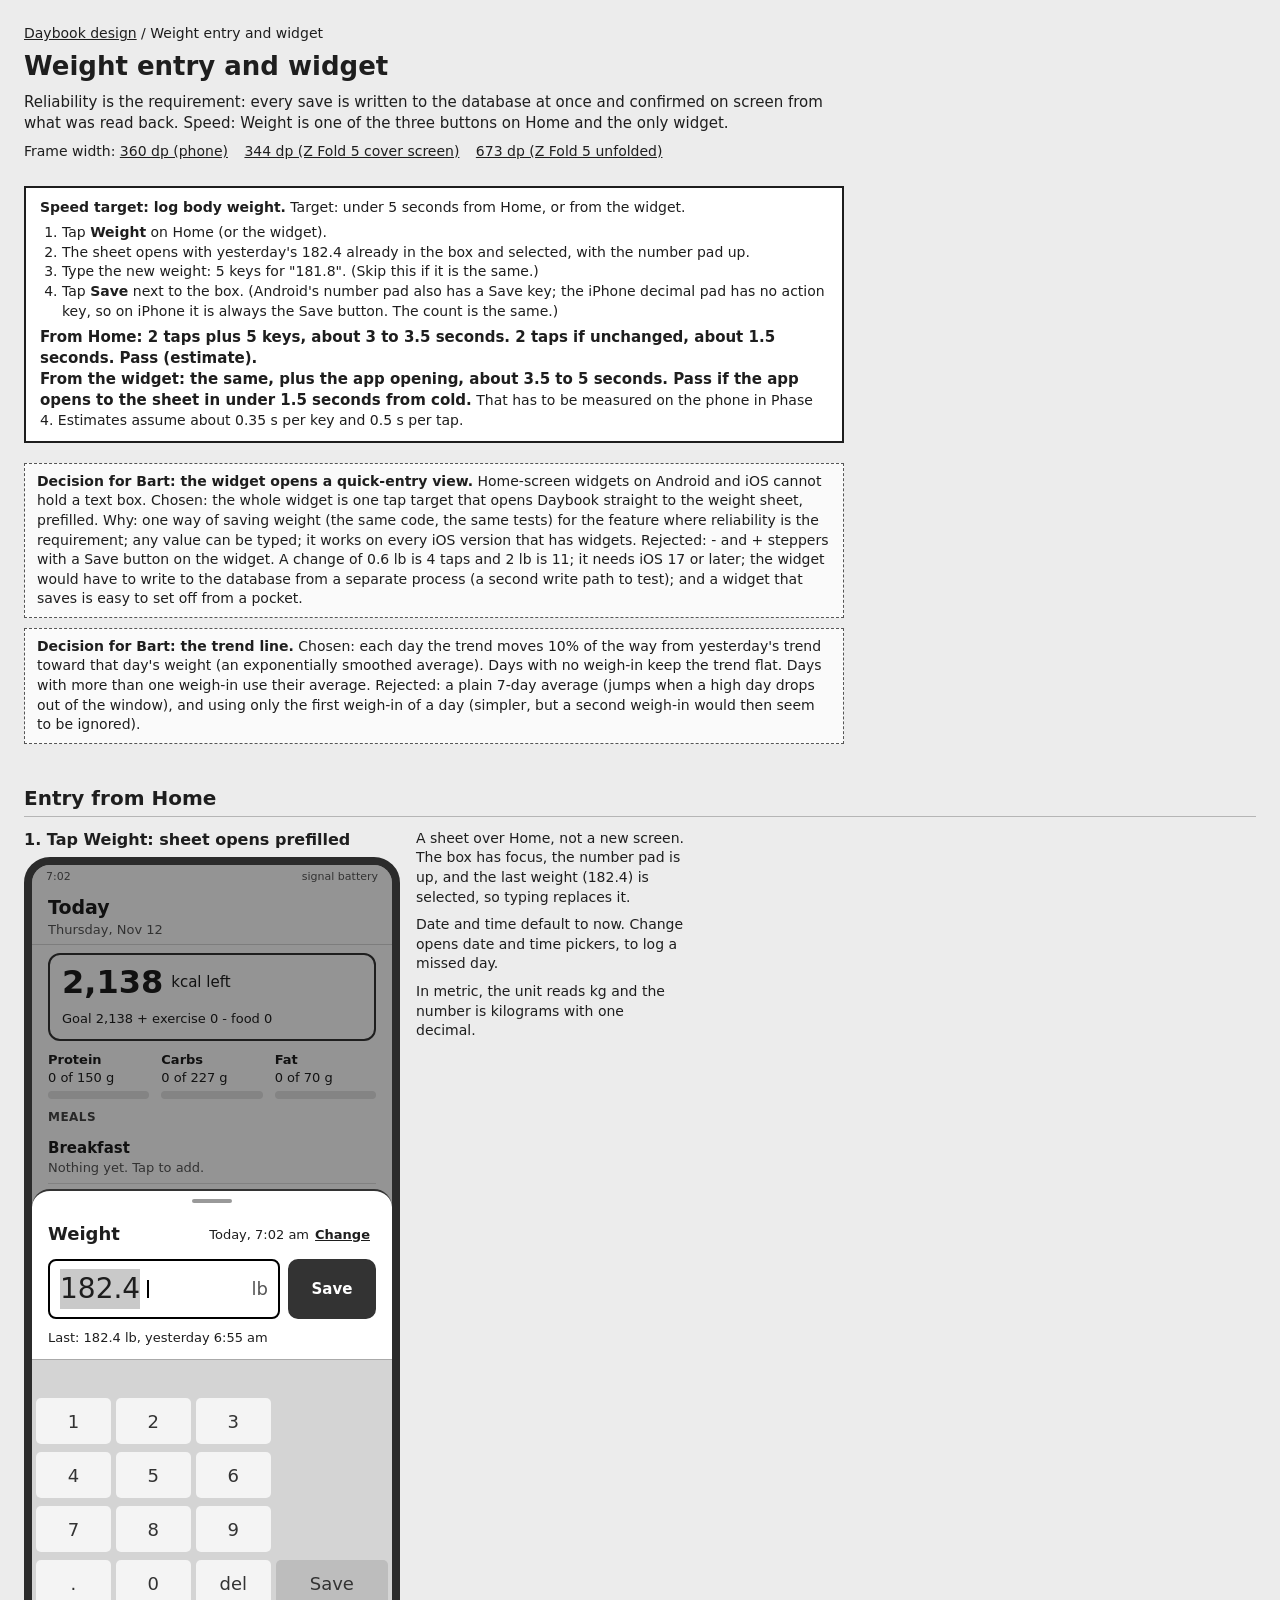
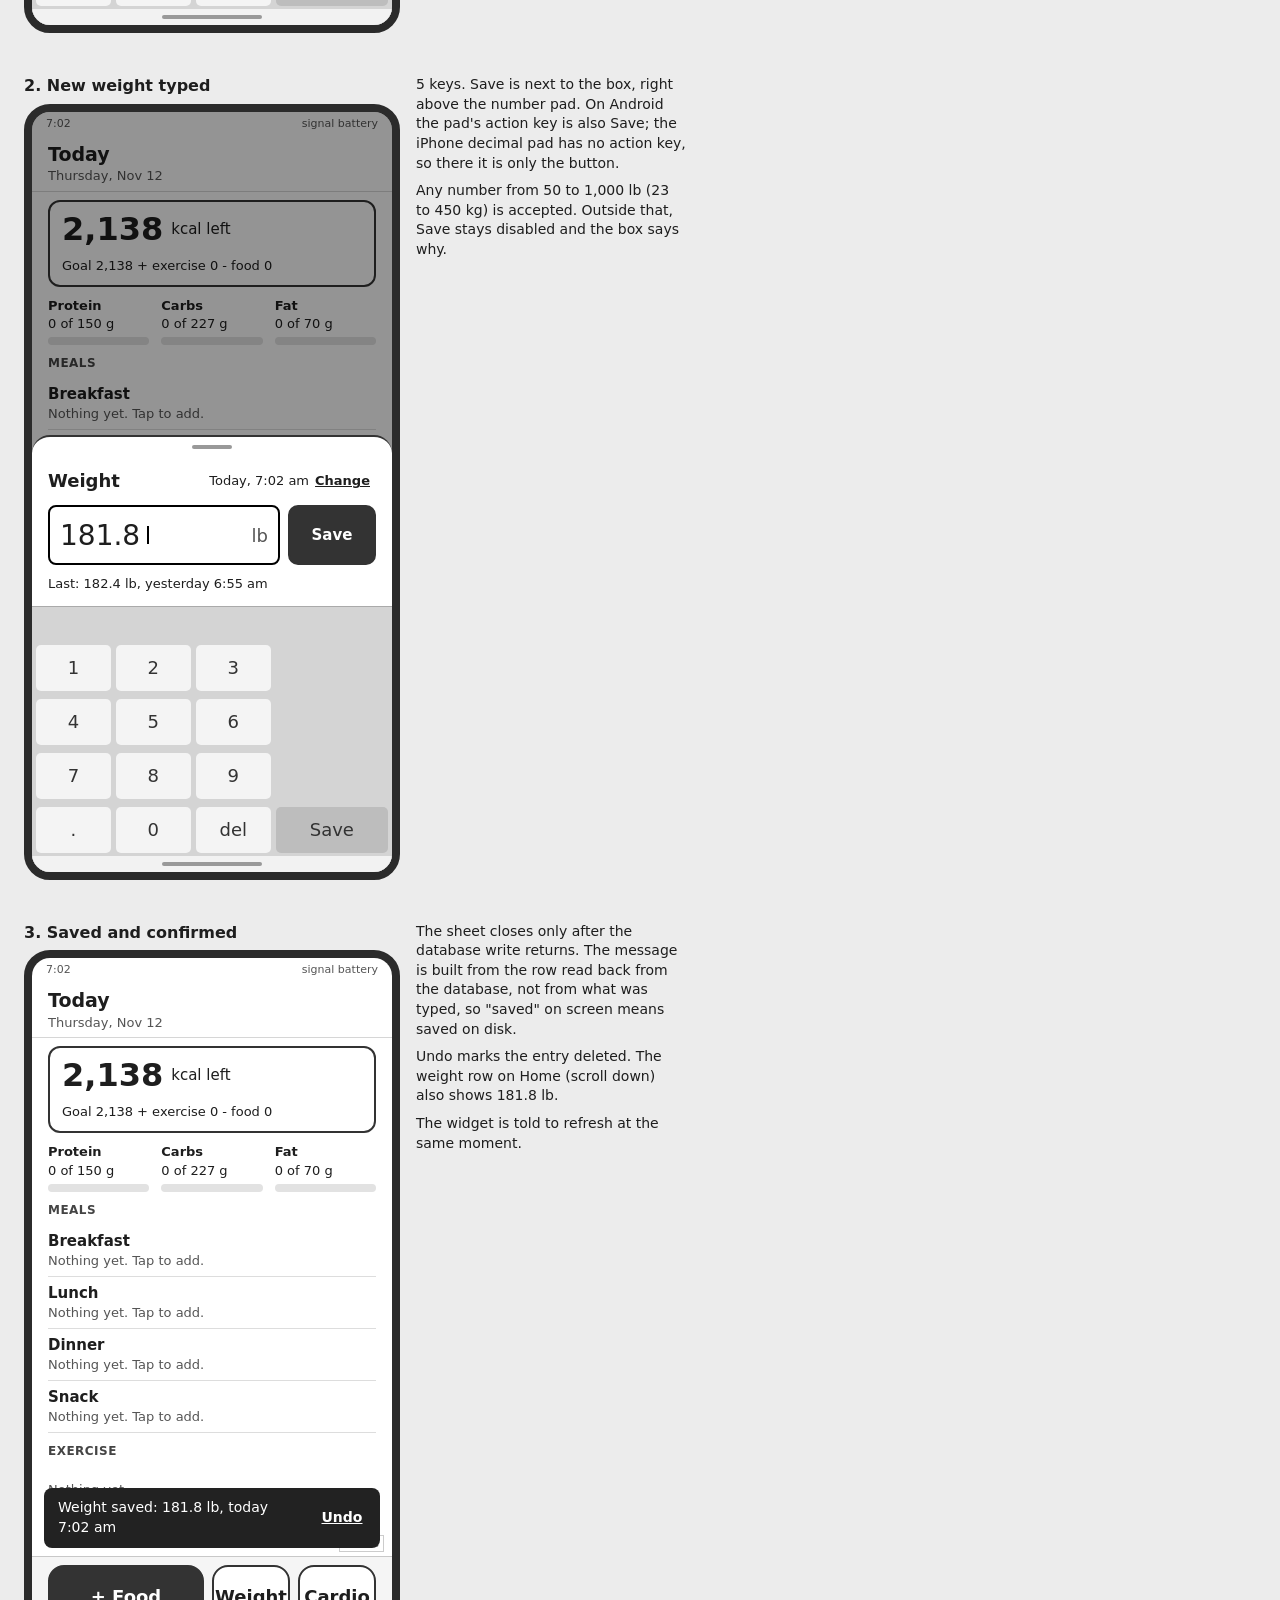
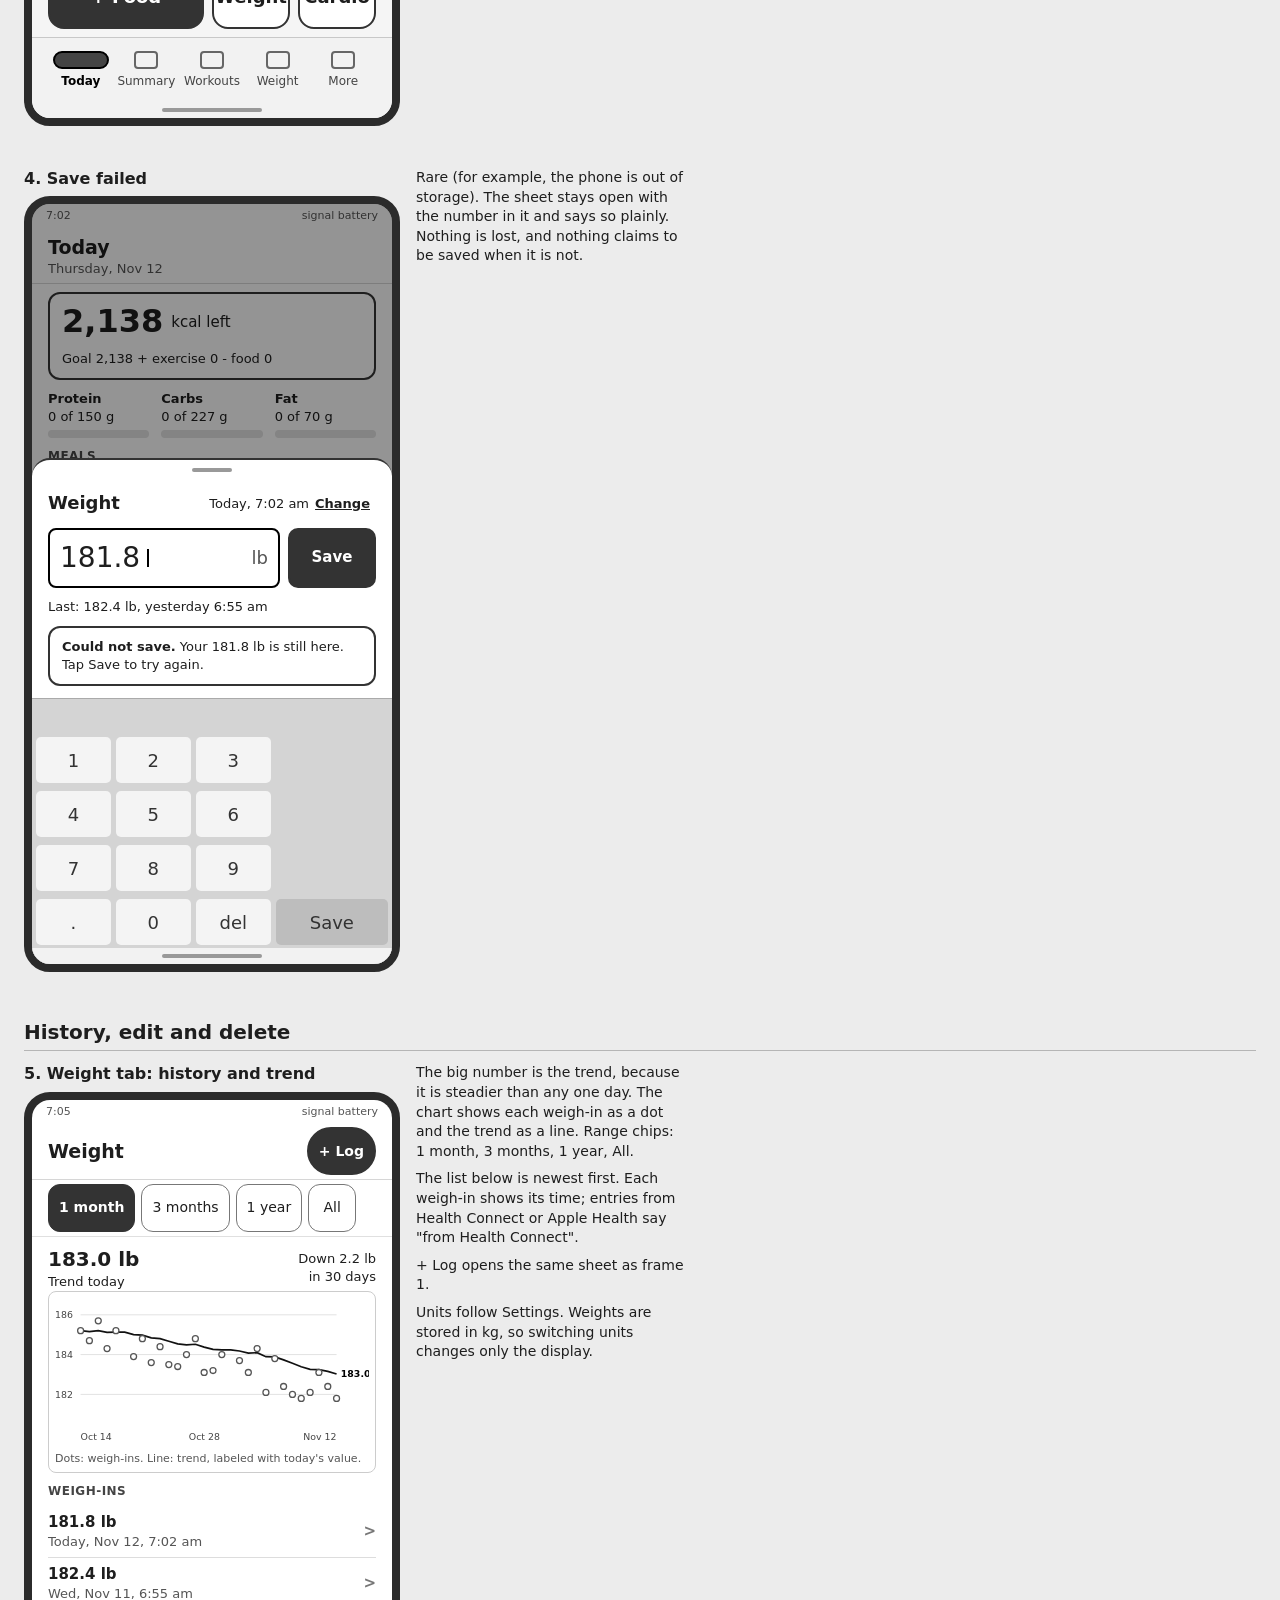
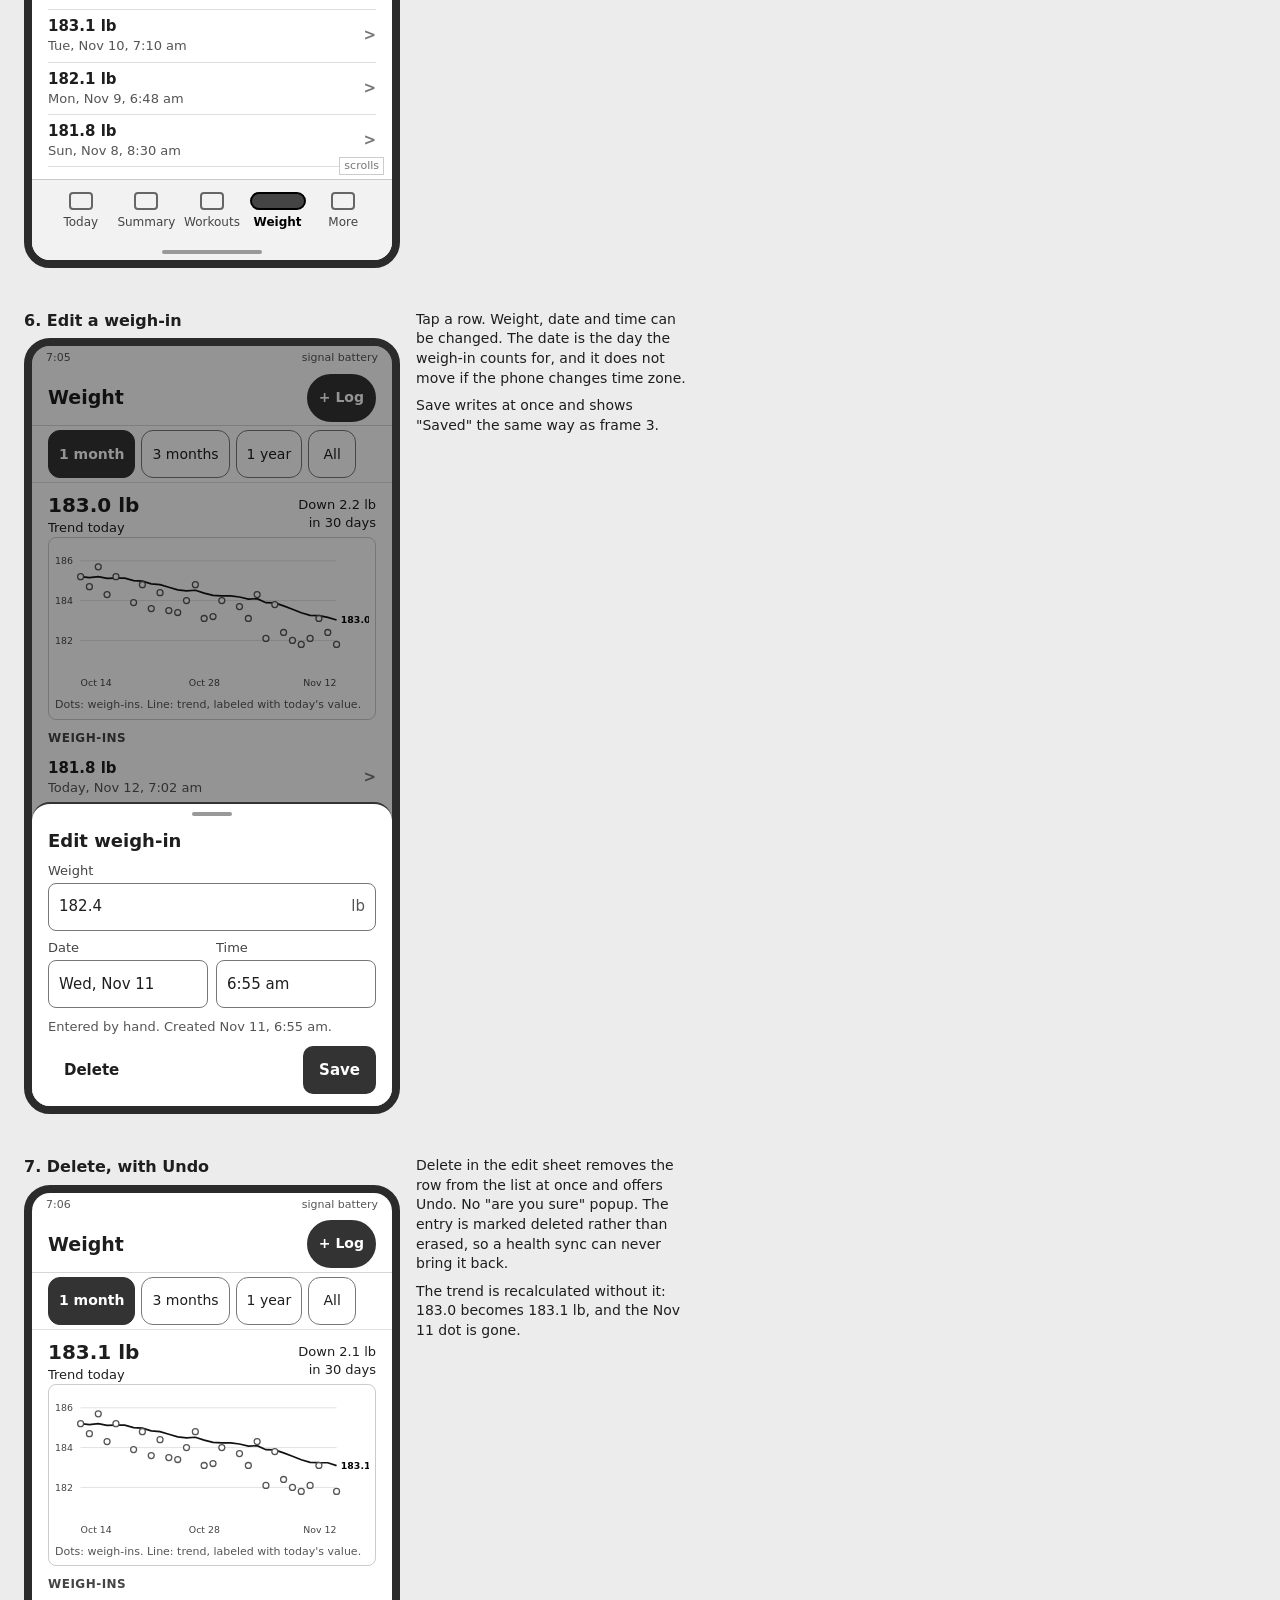
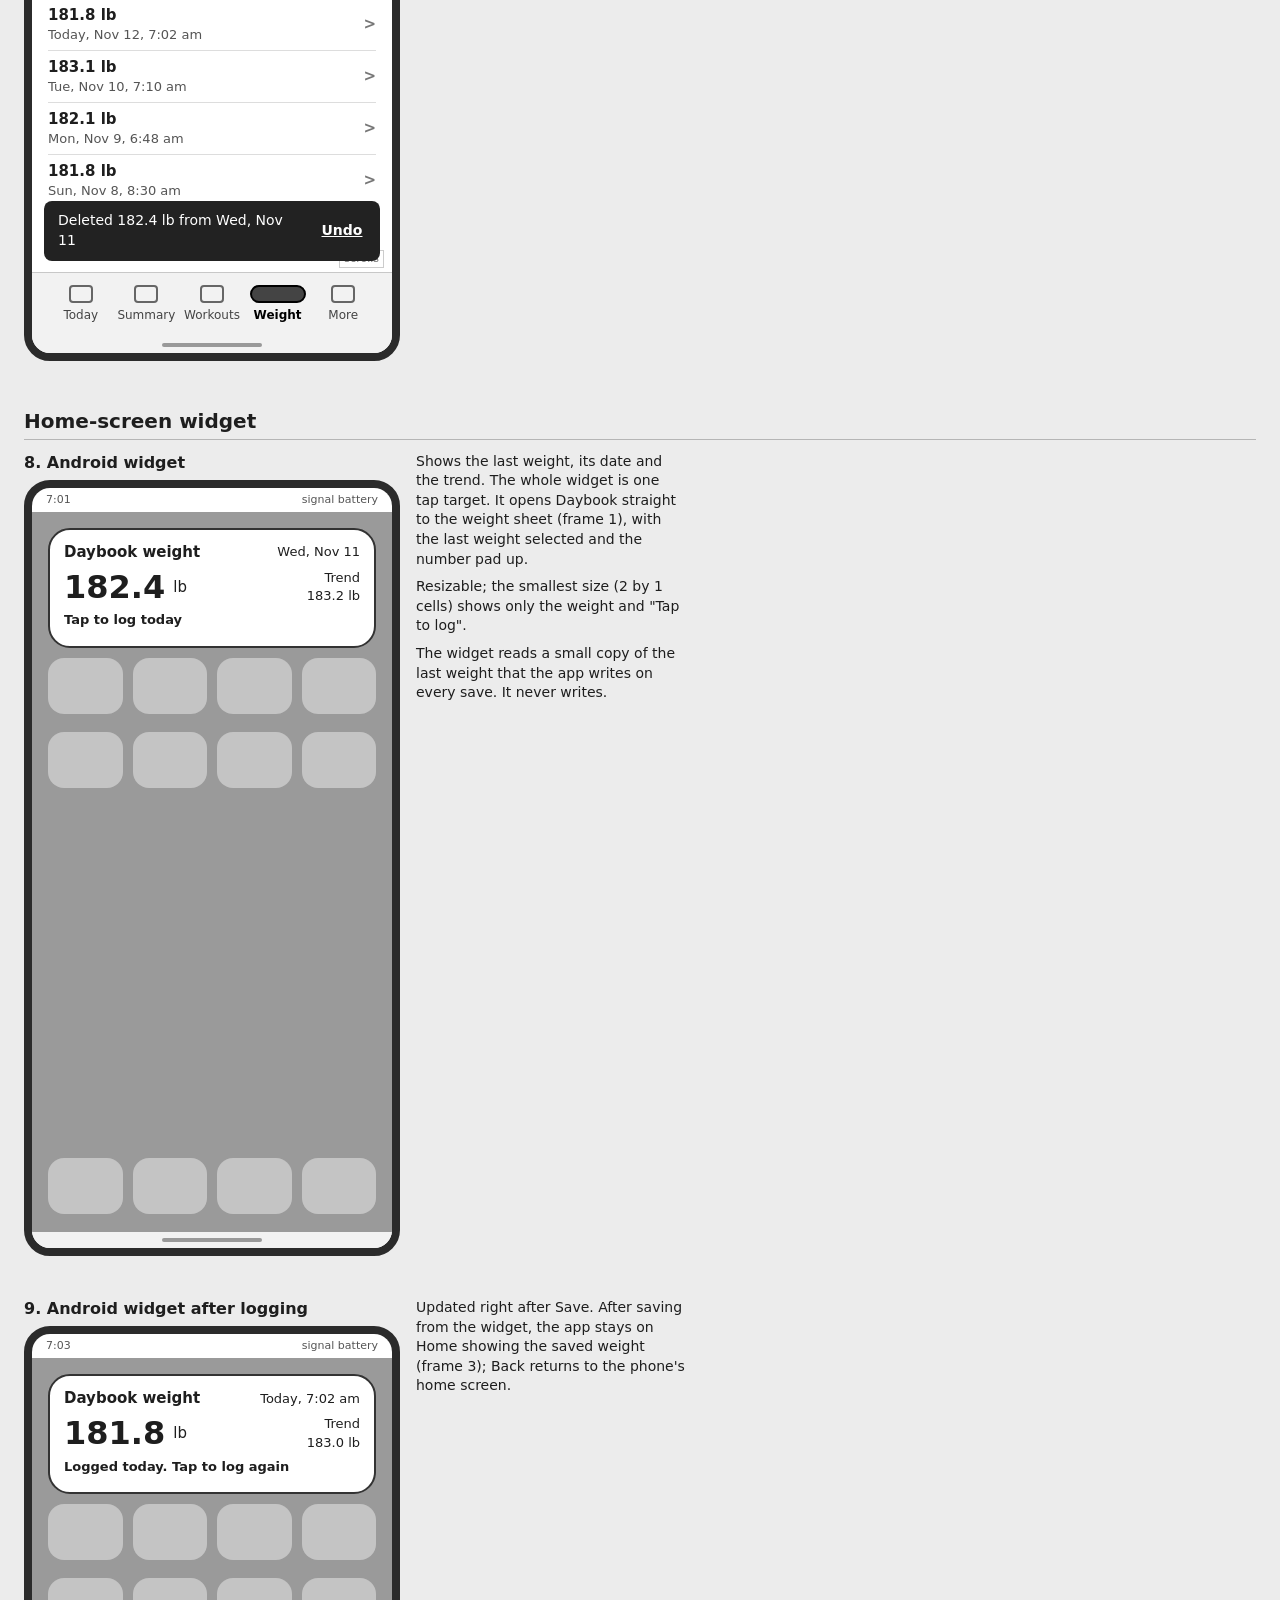
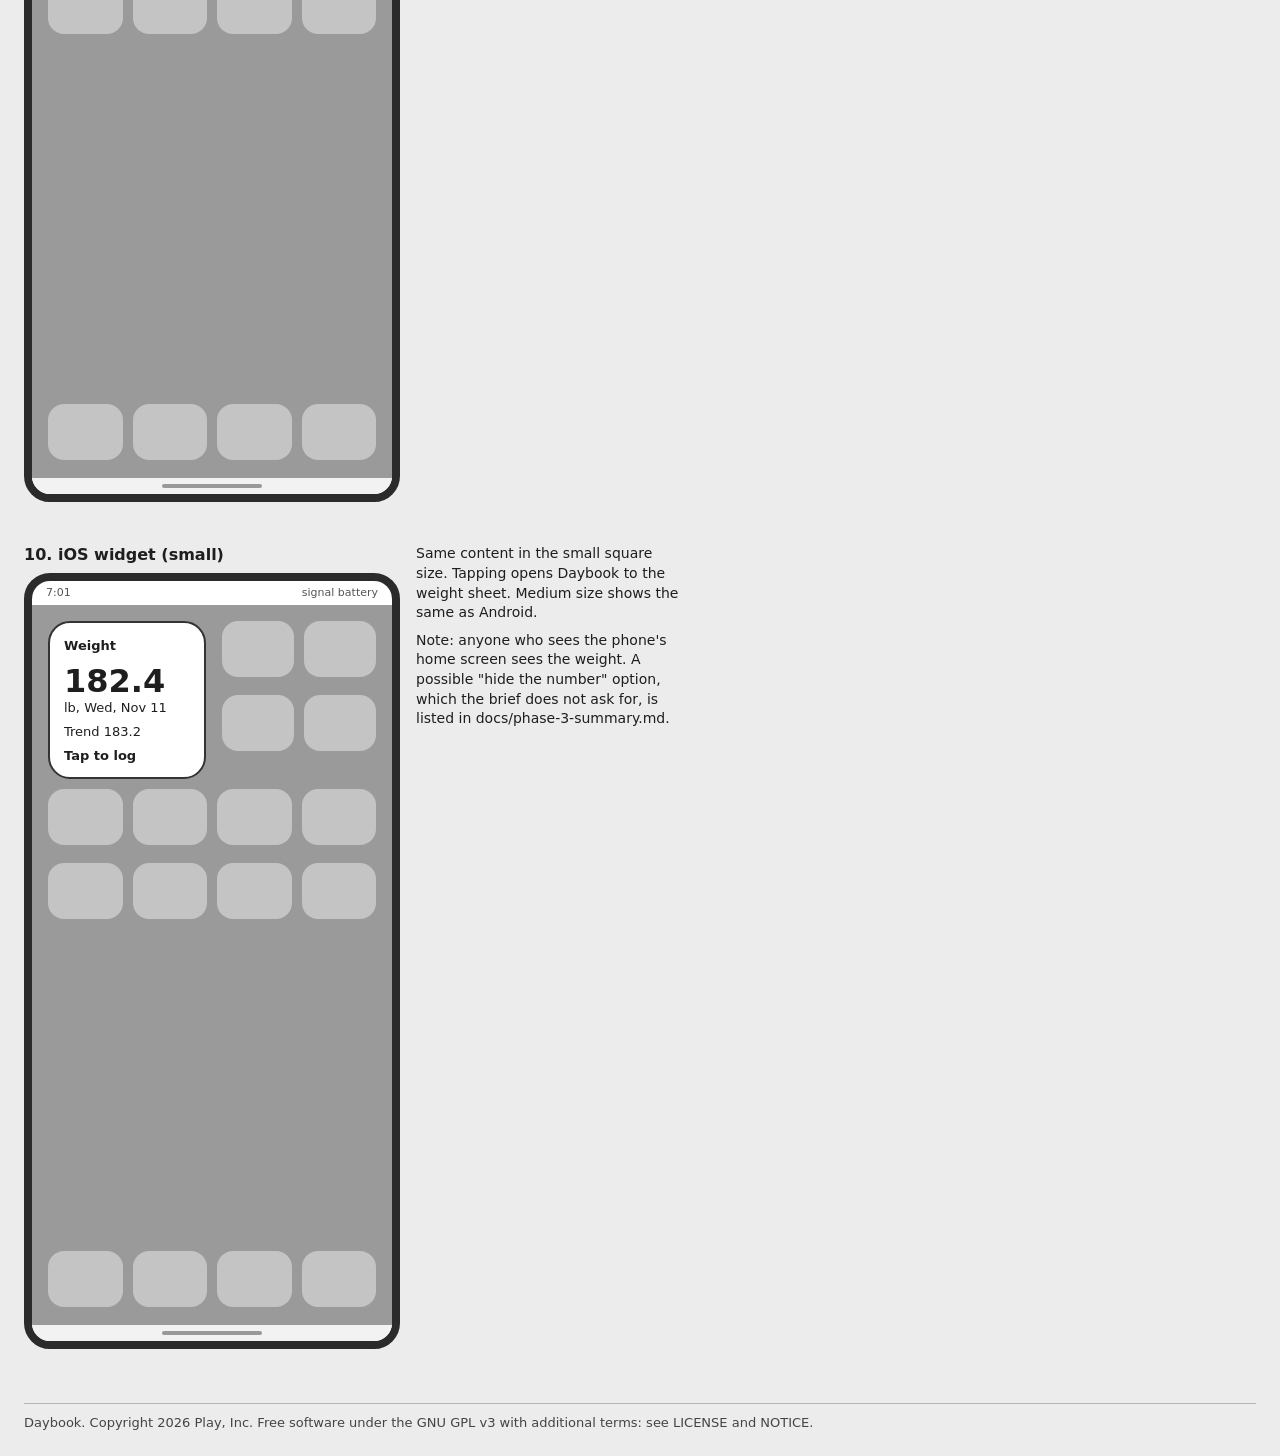
==== docs/design/weight.html @ d157777b "Phase 3 design: wireframes, tap counts and parser grammar Wireframes for every screen in docs/design" ====
<!doctype html>
<html lang="en">
<head>
<meta charset="utf-8">
<meta name="viewport" content="width=device-width, initial-scale=1">
<title>Weight entry and widget: Daybook wireframe</title>
<link rel="stylesheet" href="wireframe.css">
</head>
<body>
<div id="unfolded"><div id="cover">
<header class="page-head">
<div class="crumbs"><a href="index.html">Daybook design</a> / Weight entry and widget</div>
<h1>Weight entry and widget</h1>
<p>Reliability is the requirement: every save is written to the database at once and confirmed on screen from what was read back. Speed: Weight is one of the three buttons on Home and the only widget.</p>
<div class="widths">Frame width:
<a href="weight.html">360 dp (phone)</a>
<a href="weight.html#cover">344 dp (Z Fold 5 cover screen)</a>
<a href="weight.html#unfolded">673 dp (Z Fold 5 unfolded)</a></div>
</header>
<div class="target"><b>Speed target: log body weight.</b> Target: under 5 seconds from Home, or from the widget.<ol><li>Tap <b>Weight</b> on Home (or the widget).</li><li>The sheet opens with yesterday's 182.4 already in the box and selected, with the number pad up.</li><li>Type the new weight: 5 keys for "181.8". (Skip this if it is the same.)</li><li>Tap <b>Save</b> next to the box. (Android's number pad also has a Save key; the iPhone decimal pad has no action key, so on iPhone it is always the Save button. The count is the same.)</li></ol><b class="result">From Home: 2 taps plus 5 keys, about 3 to 3.5 seconds. 2 taps if unchanged, about 1.5 seconds. Pass (estimate).</b><br><b class="result">From the widget: the same, plus the app opening, about 3.5 to 5 seconds. Pass if the app opens to the sheet in under 1.5 seconds from cold.</b> That has to be measured on the phone in Phase 4. Estimates assume about 0.35 s per key and 0.5 s per tap.</div><div class="decision"><b>Decision for Bart: the widget opens a quick-entry view.</b> Home-screen widgets on Android and iOS cannot hold a text box. Chosen: the whole widget is one tap target that opens Daybook straight to the weight sheet, prefilled. Why: one way of saving weight (the same code, the same tests) for the feature where reliability is the requirement; any value can be typed; it works on every iOS version that has widgets. Rejected: - and + steppers with a Save button on the widget. A change of 0.6 lb is 4 taps and 2 lb is 11; it needs iOS 17 or later; the widget would have to write to the database from a separate process (a second write path to test); and a widget that saves is easy to set off from a pocket.</div><div class="decision"><b>Decision for Bart: the trend line.</b> Chosen: each day the trend moves 10% of the way from yesterday's trend toward that day's weight (an exponentially smoothed average). Days with no weigh-in keep the trend flat. Days with more than one weigh-in use their average. Rejected: a plain 7-day average (jumps when a high day drops out of the window), and using only the first weigh-in of a day (simpler, but a second weigh-in would then seem to be ignored).</div><h2 class="section">Entry from Home</h2><div class="states"><div class="state"><div><div class="state-title">1. Tap Weight: sheet opens prefilled</div><div class="phone"><div class="screen "><div class="status"><span>7:02</span><span>signal  battery</span></div><div class="appbar"><div class="title">Today <div class="sub">Thursday, Nov 12</div></div></div><div class="scroll fade"><div class="card thick"><div class="flex"><span class="big">2,138</span><span>kcal left</span></div><div class="small mt">Goal 2,138 + exercise 0 - food 0</div></div><div class="flex mt" style="align-items:flex-start;gap:12px"><div class="grow"><div class="small"><b>Protein</b></div><div class="small">0 of 150 g</div><div class="meter"><div style="width:0%"></div></div></div><div class="grow"><div class="small"><b>Carbs</b></div><div class="small">0 of 227 g</div><div class="meter"><div style="width:0%"></div></div></div><div class="grow"><div class="small"><b>Fat</b></div><div class="small">0 of 70 g</div><div class="meter"><div style="width:0%"></div></div></div></div><div class="label">Meals</div><div class="row"><div class="grow"><b>Breakfast</b><div class="small muted">Nothing yet. Tap to add.</div></div></div><div class="row"><div class="grow"><b>Lunch</b><div class="small muted">Nothing yet. Tap to add.</div></div></div><div class="row"><div class="grow"><b>Dinner</b><div class="small muted">Nothing yet. Tap to add.</div></div></div><div class="row"><div class="grow"><b>Snack</b><div class="small muted">Nothing yet. Tap to add.</div></div></div><div class="label">Exercise</div><div class="row"><div class="grow small muted">Nothing yet.</div></div><div class="label">Weight</div><div class="row"><div class="grow"><div class="between"><b>182.4 lb</b><span class="small">Trend 183.2 lb</span></div><div class="small muted">Yesterday, 6:55 am</div></div></div></div><div class="bar"><div class="btn primary tall square" style="flex:2">+ Food</div><div class="btn tall square" style="flex:1;padding:0 6px">Weight</div><div class="btn tall square" style="flex:1;padding:0 6px">Cardio</div></div><div class="navbar"><div class="navbar-inner"><div class="tab on"><div class="ico"></div>Today</div><div class="tab"><div class="ico"></div>Summary</div><div class="tab"><div class="ico"></div>Workouts</div><div class="tab"><div class="ico"></div>Weight</div><div class="tab"><div class="ico"></div>More</div></div></div><div class="gesture"></div><div class="scrim"></div><div class="sheet" style="bottom:266px;border-radius:18px 18px 0 0"><div class="grab"></div><div class="sheet-inner"><div class="between"><h3>Weight</h3><span class="small">Today, 7:02 am<span class="link">Change</span></span></div><div class="flex"><div class="field focus grow" style="font-size:28px;min-height:60px"><span class="sel">182.4</span><span class="caret"></span><span class="unit" style="font-size:18px">lb</span></div><div class="btn primary square" style="min-height:60px;min-width:88px">Save</div></div><div class="small mt">Last: 182.4 lb, yesterday 6:55 am</div></div></div><div style="position:absolute;left:0;right:0;bottom:0"><div class="kbd num"><div class="suggest"></div><div class="krow"><div class="k">1</div><div class="k">2</div><div class="k">3</div><div class="k m" style="max-width:none;visibility:hidden"></div></div><div class="krow"><div class="k">4</div><div class="k">5</div><div class="k">6</div><div class="k m" style="max-width:none;visibility:hidden"></div></div><div class="krow"><div class="k">7</div><div class="k">8</div><div class="k">9</div><div class="k m" style="max-width:none;visibility:hidden"></div></div><div class="krow"><div class="k">.</div><div class="k">0</div><div class="k">del</div><div class="k m" style="max-width:none">Save</div></div></div><div class="gesture"></div></div></div></div></div><div class="notes"><p>A sheet over Home, not a new screen. The box has focus, the number pad is up, and the last weight (182.4) is selected, so typing replaces it.</p><p>Date and time default to now. Change opens date and time pickers, to log a missed day.</p><p>In metric, the unit reads kg and the number is kilograms with one decimal.</p></div></div><div class="state"><div><div class="state-title">2. New weight typed</div><div class="phone"><div class="screen "><div class="status"><span>7:02</span><span>signal  battery</span></div><div class="appbar"><div class="title">Today <div class="sub">Thursday, Nov 12</div></div></div><div class="scroll fade"><div class="card thick"><div class="flex"><span class="big">2,138</span><span>kcal left</span></div><div class="small mt">Goal 2,138 + exercise 0 - food 0</div></div><div class="flex mt" style="align-items:flex-start;gap:12px"><div class="grow"><div class="small"><b>Protein</b></div><div class="small">0 of 150 g</div><div class="meter"><div style="width:0%"></div></div></div><div class="grow"><div class="small"><b>Carbs</b></div><div class="small">0 of 227 g</div><div class="meter"><div style="width:0%"></div></div></div><div class="grow"><div class="small"><b>Fat</b></div><div class="small">0 of 70 g</div><div class="meter"><div style="width:0%"></div></div></div></div><div class="label">Meals</div><div class="row"><div class="grow"><b>Breakfast</b><div class="small muted">Nothing yet. Tap to add.</div></div></div><div class="row"><div class="grow"><b>Lunch</b><div class="small muted">Nothing yet. Tap to add.</div></div></div><div class="row"><div class="grow"><b>Dinner</b><div class="small muted">Nothing yet. Tap to add.</div></div></div><div class="row"><div class="grow"><b>Snack</b><div class="small muted">Nothing yet. Tap to add.</div></div></div><div class="label">Exercise</div><div class="row"><div class="grow small muted">Nothing yet.</div></div><div class="label">Weight</div><div class="row"><div class="grow"><div class="between"><b>182.4 lb</b><span class="small">Trend 183.2 lb</span></div><div class="small muted">Yesterday, 6:55 am</div></div></div></div><div class="bar"><div class="btn primary tall square" style="flex:2">+ Food</div><div class="btn tall square" style="flex:1;padding:0 6px">Weight</div><div class="btn tall square" style="flex:1;padding:0 6px">Cardio</div></div><div class="navbar"><div class="navbar-inner"><div class="tab on"><div class="ico"></div>Today</div><div class="tab"><div class="ico"></div>Summary</div><div class="tab"><div class="ico"></div>Workouts</div><div class="tab"><div class="ico"></div>Weight</div><div class="tab"><div class="ico"></div>More</div></div></div><div class="gesture"></div><div class="scrim"></div><div class="sheet" style="bottom:266px;border-radius:18px 18px 0 0"><div class="grab"></div><div class="sheet-inner"><div class="between"><h3>Weight</h3><span class="small">Today, 7:02 am<span class="link">Change</span></span></div><div class="flex"><div class="field focus grow" style="font-size:28px;min-height:60px">181.8<span class="caret"></span><span class="unit" style="font-size:18px">lb</span></div><div class="btn primary square" style="min-height:60px;min-width:88px">Save</div></div><div class="small mt">Last: 182.4 lb, yesterday 6:55 am</div></div></div><div style="position:absolute;left:0;right:0;bottom:0"><div class="kbd num"><div class="suggest"></div><div class="krow"><div class="k">1</div><div class="k">2</div><div class="k">3</div><div class="k m" style="max-width:none;visibility:hidden"></div></div><div class="krow"><div class="k">4</div><div class="k">5</div><div class="k">6</div><div class="k m" style="max-width:none;visibility:hidden"></div></div><div class="krow"><div class="k">7</div><div class="k">8</div><div class="k">9</div><div class="k m" style="max-width:none;visibility:hidden"></div></div><div class="krow"><div class="k">.</div><div class="k">0</div><div class="k">del</div><div class="k m" style="max-width:none">Save</div></div></div><div class="gesture"></div></div></div></div></div><div class="notes"><p>5 keys. Save is next to the box, right above the number pad. On Android the pad's action key is also Save; the iPhone decimal pad has no action key, so there it is only the button.</p><p>Any number from 50 to 1,000 lb (23 to 450 kg) is accepted. Outside that, Save stays disabled and the box says why.</p></div></div><div class="state"><div><div class="state-title">3. Saved and confirmed</div><div class="phone"><div class="screen "><div class="status"><span>7:02</span><span>signal  battery</span></div><div class="appbar"><div class="title">Today <div class="sub">Thursday, Nov 12</div></div></div><div class="scroll fade"><div class="card thick"><div class="flex"><span class="big">2,138</span><span>kcal left</span></div><div class="small mt">Goal 2,138 + exercise 0 - food 0</div></div><div class="flex mt" style="align-items:flex-start;gap:12px"><div class="grow"><div class="small"><b>Protein</b></div><div class="small">0 of 150 g</div><div class="meter"><div style="width:0%"></div></div></div><div class="grow"><div class="small"><b>Carbs</b></div><div class="small">0 of 227 g</div><div class="meter"><div style="width:0%"></div></div></div><div class="grow"><div class="small"><b>Fat</b></div><div class="small">0 of 70 g</div><div class="meter"><div style="width:0%"></div></div></div></div><div class="label">Meals</div><div class="row"><div class="grow"><b>Breakfast</b><div class="small muted">Nothing yet. Tap to add.</div></div></div><div class="row"><div class="grow"><b>Lunch</b><div class="small muted">Nothing yet. Tap to add.</div></div></div><div class="row"><div class="grow"><b>Dinner</b><div class="small muted">Nothing yet. Tap to add.</div></div></div><div class="row"><div class="grow"><b>Snack</b><div class="small muted">Nothing yet. Tap to add.</div></div></div><div class="label">Exercise</div><div class="row"><div class="grow small muted">Nothing yet.</div></div><div class="label">Weight</div><div class="row"><div class="grow"><div class="between"><b>181.8 lb</b><span class="small">Trend 183.0 lb</span></div><div class="small muted">Today, 7:02 am</div></div></div></div><div class="bar"><div class="btn primary tall square" style="flex:2">+ Food</div><div class="btn tall square" style="flex:1;padding:0 6px">Weight</div><div class="btn tall square" style="flex:1;padding:0 6px">Cardio</div></div><div class="navbar"><div class="navbar-inner"><div class="tab on"><div class="ico"></div>Today</div><div class="tab"><div class="ico"></div>Summary</div><div class="tab"><div class="ico"></div>Workouts</div><div class="tab"><div class="ico"></div>Weight</div><div class="tab"><div class="ico"></div>More</div></div></div><div class="gesture"></div><div class="snackbar" style="bottom:170px"><span class="grow">Weight saved: 181.8 lb, today 7:02 am</span><span class="act">Undo</span></div></div></div></div><div class="notes"><p>The sheet closes only after the database write returns. The message is built from the row read back from the database, not from what was typed, so "saved" on screen means saved on disk.</p><p>Undo marks the entry deleted. The weight row on Home (scroll down) also shows 181.8 lb.</p><p>The widget is told to refresh at the same moment.</p></div></div><div class="state"><div><div class="state-title">4. Save failed</div><div class="phone"><div class="screen "><div class="status"><span>7:02</span><span>signal  battery</span></div><div class="appbar"><div class="title">Today <div class="sub">Thursday, Nov 12</div></div></div><div class="scroll fade"><div class="card thick"><div class="flex"><span class="big">2,138</span><span>kcal left</span></div><div class="small mt">Goal 2,138 + exercise 0 - food 0</div></div><div class="flex mt" style="align-items:flex-start;gap:12px"><div class="grow"><div class="small"><b>Protein</b></div><div class="small">0 of 150 g</div><div class="meter"><div style="width:0%"></div></div></div><div class="grow"><div class="small"><b>Carbs</b></div><div class="small">0 of 227 g</div><div class="meter"><div style="width:0%"></div></div></div><div class="grow"><div class="small"><b>Fat</b></div><div class="small">0 of 70 g</div><div class="meter"><div style="width:0%"></div></div></div></div><div class="label">Meals</div><div class="row"><div class="grow"><b>Breakfast</b><div class="small muted">Nothing yet. Tap to add.</div></div></div><div class="row"><div class="grow"><b>Lunch</b><div class="small muted">Nothing yet. Tap to add.</div></div></div><div class="row"><div class="grow"><b>Dinner</b><div class="small muted">Nothing yet. Tap to add.</div></div></div><div class="row"><div class="grow"><b>Snack</b><div class="small muted">Nothing yet. Tap to add.</div></div></div><div class="label">Exercise</div><div class="row"><div class="grow small muted">Nothing yet.</div></div><div class="label">Weight</div><div class="row"><div class="grow"><div class="between"><b>182.4 lb</b><span class="small">Trend 183.2 lb</span></div><div class="small muted">Yesterday, 6:55 am</div></div></div></div><div class="bar"><div class="btn primary tall square" style="flex:2">+ Food</div><div class="btn tall square" style="flex:1;padding:0 6px">Weight</div><div class="btn tall square" style="flex:1;padding:0 6px">Cardio</div></div><div class="navbar"><div class="navbar-inner"><div class="tab on"><div class="ico"></div>Today</div><div class="tab"><div class="ico"></div>Summary</div><div class="tab"><div class="ico"></div>Workouts</div><div class="tab"><div class="ico"></div>Weight</div><div class="tab"><div class="ico"></div>More</div></div></div><div class="gesture"></div><div class="scrim"></div><div class="sheet" style="bottom:266px;border-radius:18px 18px 0 0"><div class="grab"></div><div class="sheet-inner"><div class="between"><h3>Weight</h3><span class="small">Today, 7:02 am<span class="link">Change</span></span></div><div class="flex"><div class="field focus grow" style="font-size:28px;min-height:60px">181.8<span class="caret"></span><span class="unit" style="font-size:18px">lb</span></div><div class="btn primary square" style="min-height:60px;min-width:88px">Save</div></div><div class="small mt">Last: 182.4 lb, yesterday 6:55 am</div><div class="card thick mt small"><b>Could not save.</b> Your 181.8 lb is still here. Tap Save to try again.</div></div></div><div style="position:absolute;left:0;right:0;bottom:0"><div class="kbd num"><div class="suggest"></div><div class="krow"><div class="k">1</div><div class="k">2</div><div class="k">3</div><div class="k m" style="max-width:none;visibility:hidden"></div></div><div class="krow"><div class="k">4</div><div class="k">5</div><div class="k">6</div><div class="k m" style="max-width:none;visibility:hidden"></div></div><div class="krow"><div class="k">7</div><div class="k">8</div><div class="k">9</div><div class="k m" style="max-width:none;visibility:hidden"></div></div><div class="krow"><div class="k">.</div><div class="k">0</div><div class="k">del</div><div class="k m" style="max-width:none">Save</div></div></div><div class="gesture"></div></div></div></div></div><div class="notes"><p>Rare (for example, the phone is out of storage). The sheet stays open with the number in it and says so plainly. Nothing is lost, and nothing claims to be saved when it is not.</p></div></div></div><h2 class="section">History, edit and delete</h2><div class="states"><div class="state"><div><div class="state-title">5. Weight tab: history and trend</div><div class="phone"><div class="screen "><div class="status"><span>7:05</span><span>signal  battery</span></div><div class="appbar"><div class="title">Weight</div><div class="btn primary small">+ Log</div></div><div class="tabs-row"><div class="chip on">1 month</div><div class="chip">3 months</div><div class="chip">1 year</div><div class="chip">All</div></div><div class="scroll fade"><div class="between"><div><div class="mid">183.0 lb</div><div class="small">Trend today</div></div><div class="right small">Down 2.2 lb<br>in 30 days</div></div><div class="chart"><svg viewBox="0 0 368 172" width="100%" role="img" aria-label="Weight, Oct 14 to Nov 12. Trend from 185.2 to 183.0 lb."><line x1="30" x2="330" y1="19.7" y2="19.7" stroke="#ddd" stroke-width="1"/><text x="0" y="23.7" font-size="11" fill="#444">186</text><line x1="30" x2="330" y1="66.3" y2="66.3" stroke="#ddd" stroke-width="1"/><text x="0" y="70.3" font-size="11" fill="#444">184</text><line x1="30" x2="330" y1="113.0" y2="113.0" stroke="#ddd" stroke-width="1"/><text x="0" y="117.0" font-size="11" fill="#444">182</text><polyline points="30.0,38.3 40.3,39.5 50.7,38.2 61.0,40.3 71.4,40.1 81.7,40.1 92.1,43.0 102.4,43.5 112.8,46.7 123.1,47.7 133.4,50.7 143.8,53.7 154.1,55.0 164.5,54.2 174.8,57.5 185.2,60.3 195.5,60.9 205.9,60.9 216.2,62.1 226.6,64.7 236.9,64.1 247.2,68.8 257.6,69.0 267.9,72.5 278.3,76.5 288.6,80.6 299.0,83.6 309.3,84.0 319.7,86.0 330.0,89.1" fill="none" stroke="#111" stroke-width="2"/><circle cx="30.0" cy="38.3" r="3.5" fill="#fff" stroke="#555" stroke-width="1.5"/><circle cx="40.3" cy="50.0" r="3.5" fill="#fff" stroke="#555" stroke-width="1.5"/><circle cx="50.7" cy="26.7" r="3.5" fill="#fff" stroke="#555" stroke-width="1.5"/><circle cx="61.0" cy="59.3" r="3.5" fill="#fff" stroke="#555" stroke-width="1.5"/><circle cx="71.4" cy="38.3" r="3.5" fill="#fff" stroke="#555" stroke-width="1.5"/><circle cx="92.1" cy="68.7" r="3.5" fill="#fff" stroke="#555" stroke-width="1.5"/><circle cx="102.4" cy="47.7" r="3.5" fill="#fff" stroke="#555" stroke-width="1.5"/><circle cx="112.8" cy="75.7" r="3.5" fill="#fff" stroke="#555" stroke-width="1.5"/><circle cx="123.1" cy="57.0" r="3.5" fill="#fff" stroke="#555" stroke-width="1.5"/><circle cx="133.4" cy="78.0" r="3.5" fill="#fff" stroke="#555" stroke-width="1.5"/><circle cx="143.8" cy="80.3" r="3.5" fill="#fff" stroke="#555" stroke-width="1.5"/><circle cx="154.1" cy="66.3" r="3.5" fill="#fff" stroke="#555" stroke-width="1.5"/><circle cx="164.5" cy="47.7" r="3.5" fill="#fff" stroke="#555" stroke-width="1.5"/><circle cx="174.8" cy="87.3" r="3.5" fill="#fff" stroke="#555" stroke-width="1.5"/><circle cx="185.2" cy="85.0" r="3.5" fill="#fff" stroke="#555" stroke-width="1.5"/><circle cx="195.5" cy="66.3" r="3.5" fill="#fff" stroke="#555" stroke-width="1.5"/><circle cx="216.2" cy="73.3" r="3.5" fill="#fff" stroke="#555" stroke-width="1.5"/><circle cx="226.6" cy="87.3" r="3.5" fill="#fff" stroke="#555" stroke-width="1.5"/><circle cx="236.9" cy="59.3" r="3.5" fill="#fff" stroke="#555" stroke-width="1.5"/><circle cx="247.2" cy="110.7" r="3.5" fill="#fff" stroke="#555" stroke-width="1.5"/><circle cx="257.6" cy="71.0" r="3.5" fill="#fff" stroke="#555" stroke-width="1.5"/><circle cx="267.9" cy="103.7" r="3.5" fill="#fff" stroke="#555" stroke-width="1.5"/><circle cx="278.3" cy="113.0" r="3.5" fill="#fff" stroke="#555" stroke-width="1.5"/><circle cx="288.6" cy="117.7" r="3.5" fill="#fff" stroke="#555" stroke-width="1.5"/><circle cx="299.0" cy="110.7" r="3.5" fill="#fff" stroke="#555" stroke-width="1.5"/><circle cx="309.3" cy="87.3" r="3.5" fill="#fff" stroke="#555" stroke-width="1.5"/><circle cx="319.7" cy="103.7" r="3.5" fill="#fff" stroke="#555" stroke-width="1.5"/><circle cx="330.0" cy="117.7" r="3.5" fill="#fff" stroke="#555" stroke-width="1.5"/><text x="30" y="166" font-size="11" fill="#444" text-anchor="start">Oct 14</text><text x="175" y="166" font-size="11" fill="#444" text-anchor="middle">Oct 28</text><text x="330" y="166" font-size="11" fill="#444" text-anchor="end">Nov 12</text><text x="335" y="93.1" font-size="11" font-weight="700">183.0</text></svg><div class="tiny muted">Dots: weigh-ins. Line: trend, labeled with today's value.</div></div><div class="label">Weigh-ins</div><div class="row"><div class="grow"><b>181.8 lb</b><div class="small muted">Today, Nov 12, 7:02 am</div></div><span class="chev"></span></div><div class="row"><div class="grow"><b>182.4 lb</b><div class="small muted">Wed, Nov 11, 6:55 am</div></div><span class="chev"></span></div><div class="row"><div class="grow"><b>183.1 lb</b><div class="small muted">Tue, Nov 10, 7:10 am</div></div><span class="chev"></span></div><div class="row"><div class="grow"><b>182.1 lb</b><div class="small muted">Mon, Nov 9, 6:48 am</div></div><span class="chev"></span></div><div class="row"><div class="grow"><b>181.8 lb</b><div class="small muted">Sun, Nov 8, 8:30 am</div></div><span class="chev"></span></div></div><div class="navbar"><div class="navbar-inner"><div class="tab"><div class="ico"></div>Today</div><div class="tab"><div class="ico"></div>Summary</div><div class="tab"><div class="ico"></div>Workouts</div><div class="tab on"><div class="ico"></div>Weight</div><div class="tab"><div class="ico"></div>More</div></div></div><div class="gesture"></div></div></div></div><div class="notes"><p>The big number is the trend, because it is steadier than any one day. The chart shows each weigh-in as a dot and the trend as a line. Range chips: 1 month, 3 months, 1 year, All.</p><p>The list below is newest first. Each weigh-in shows its time; entries from Health Connect or Apple Health say "from Health Connect".</p><p>+ Log opens the same sheet as frame 1.</p><p>Units follow Settings. Weights are stored in kg, so switching units changes only the display.</p></div></div><div class="state"><div><div class="state-title">6. Edit a weigh-in</div><div class="phone"><div class="screen "><div class="status"><span>7:05</span><span>signal  battery</span></div><div class="appbar"><div class="title">Weight</div><div class="btn primary small">+ Log</div></div><div class="tabs-row"><div class="chip on">1 month</div><div class="chip">3 months</div><div class="chip">1 year</div><div class="chip">All</div></div><div class="scroll fade"><div class="between"><div><div class="mid">183.0 lb</div><div class="small">Trend today</div></div><div class="right small">Down 2.2 lb<br>in 30 days</div></div><div class="chart"><svg viewBox="0 0 368 172" width="100%" role="img" aria-label="Weight, Oct 14 to Nov 12. Trend from 185.2 to 183.0 lb."><line x1="30" x2="330" y1="19.7" y2="19.7" stroke="#ddd" stroke-width="1"/><text x="0" y="23.7" font-size="11" fill="#444">186</text><line x1="30" x2="330" y1="66.3" y2="66.3" stroke="#ddd" stroke-width="1"/><text x="0" y="70.3" font-size="11" fill="#444">184</text><line x1="30" x2="330" y1="113.0" y2="113.0" stroke="#ddd" stroke-width="1"/><text x="0" y="117.0" font-size="11" fill="#444">182</text><polyline points="30.0,38.3 40.3,39.5 50.7,38.2 61.0,40.3 71.4,40.1 81.7,40.1 92.1,43.0 102.4,43.5 112.8,46.7 123.1,47.7 133.4,50.7 143.8,53.7 154.1,55.0 164.5,54.2 174.8,57.5 185.2,60.3 195.5,60.9 205.9,60.9 216.2,62.1 226.6,64.7 236.9,64.1 247.2,68.8 257.6,69.0 267.9,72.5 278.3,76.5 288.6,80.6 299.0,83.6 309.3,84.0 319.7,86.0 330.0,89.1" fill="none" stroke="#111" stroke-width="2"/><circle cx="30.0" cy="38.3" r="3.5" fill="#fff" stroke="#555" stroke-width="1.5"/><circle cx="40.3" cy="50.0" r="3.5" fill="#fff" stroke="#555" stroke-width="1.5"/><circle cx="50.7" cy="26.7" r="3.5" fill="#fff" stroke="#555" stroke-width="1.5"/><circle cx="61.0" cy="59.3" r="3.5" fill="#fff" stroke="#555" stroke-width="1.5"/><circle cx="71.4" cy="38.3" r="3.5" fill="#fff" stroke="#555" stroke-width="1.5"/><circle cx="92.1" cy="68.7" r="3.5" fill="#fff" stroke="#555" stroke-width="1.5"/><circle cx="102.4" cy="47.7" r="3.5" fill="#fff" stroke="#555" stroke-width="1.5"/><circle cx="112.8" cy="75.7" r="3.5" fill="#fff" stroke="#555" stroke-width="1.5"/><circle cx="123.1" cy="57.0" r="3.5" fill="#fff" stroke="#555" stroke-width="1.5"/><circle cx="133.4" cy="78.0" r="3.5" fill="#fff" stroke="#555" stroke-width="1.5"/><circle cx="143.8" cy="80.3" r="3.5" fill="#fff" stroke="#555" stroke-width="1.5"/><circle cx="154.1" cy="66.3" r="3.5" fill="#fff" stroke="#555" stroke-width="1.5"/><circle cx="164.5" cy="47.7" r="3.5" fill="#fff" stroke="#555" stroke-width="1.5"/><circle cx="174.8" cy="87.3" r="3.5" fill="#fff" stroke="#555" stroke-width="1.5"/><circle cx="185.2" cy="85.0" r="3.5" fill="#fff" stroke="#555" stroke-width="1.5"/><circle cx="195.5" cy="66.3" r="3.5" fill="#fff" stroke="#555" stroke-width="1.5"/><circle cx="216.2" cy="73.3" r="3.5" fill="#fff" stroke="#555" stroke-width="1.5"/><circle cx="226.6" cy="87.3" r="3.5" fill="#fff" stroke="#555" stroke-width="1.5"/><circle cx="236.9" cy="59.3" r="3.5" fill="#fff" stroke="#555" stroke-width="1.5"/><circle cx="247.2" cy="110.7" r="3.5" fill="#fff" stroke="#555" stroke-width="1.5"/><circle cx="257.6" cy="71.0" r="3.5" fill="#fff" stroke="#555" stroke-width="1.5"/><circle cx="267.9" cy="103.7" r="3.5" fill="#fff" stroke="#555" stroke-width="1.5"/><circle cx="278.3" cy="113.0" r="3.5" fill="#fff" stroke="#555" stroke-width="1.5"/><circle cx="288.6" cy="117.7" r="3.5" fill="#fff" stroke="#555" stroke-width="1.5"/><circle cx="299.0" cy="110.7" r="3.5" fill="#fff" stroke="#555" stroke-width="1.5"/><circle cx="309.3" cy="87.3" r="3.5" fill="#fff" stroke="#555" stroke-width="1.5"/><circle cx="319.7" cy="103.7" r="3.5" fill="#fff" stroke="#555" stroke-width="1.5"/><circle cx="330.0" cy="117.7" r="3.5" fill="#fff" stroke="#555" stroke-width="1.5"/><text x="30" y="166" font-size="11" fill="#444" text-anchor="start">Oct 14</text><text x="175" y="166" font-size="11" fill="#444" text-anchor="middle">Oct 28</text><text x="330" y="166" font-size="11" fill="#444" text-anchor="end">Nov 12</text><text x="335" y="93.1" font-size="11" font-weight="700">183.0</text></svg><div class="tiny muted">Dots: weigh-ins. Line: trend, labeled with today's value.</div></div><div class="label">Weigh-ins</div><div class="row"><div class="grow"><b>181.8 lb</b><div class="small muted">Today, Nov 12, 7:02 am</div></div><span class="chev"></span></div><div class="row"><div class="grow"><b>182.4 lb</b><div class="small muted">Wed, Nov 11, 6:55 am</div></div><span class="chev"></span></div><div class="row"><div class="grow"><b>183.1 lb</b><div class="small muted">Tue, Nov 10, 7:10 am</div></div><span class="chev"></span></div><div class="row"><div class="grow"><b>182.1 lb</b><div class="small muted">Mon, Nov 9, 6:48 am</div></div><span class="chev"></span></div><div class="row"><div class="grow"><b>181.8 lb</b><div class="small muted">Sun, Nov 8, 8:30 am</div></div><span class="chev"></span></div></div><div class="navbar"><div class="navbar-inner"><div class="tab"><div class="ico"></div>Today</div><div class="tab"><div class="ico"></div>Summary</div><div class="tab"><div class="ico"></div>Workouts</div><div class="tab on"><div class="ico"></div>Weight</div><div class="tab"><div class="ico"></div>More</div></div></div><div class="gesture"></div><div class="scrim"></div><div class="sheet"><div class="grab"></div><div class="sheet-inner"><h3>Edit weigh-in</h3><div class="fieldlabel">Weight</div><div class="field">182.4<span class="unit">lb</span></div><div class="flex"><div class="grow"><div class="fieldlabel">Date</div><div class="field">Wed, Nov 11</div></div><div class="grow"><div class="fieldlabel">Time</div><div class="field">6:55 am</div></div></div><div class="small muted mt">Entered by hand. Created Nov 11, 6:55 am.</div><div class="between mt"><div class="btn flat">Delete</div><div class="btn primary square">Save</div></div></div></div></div></div></div><div class="notes"><p>Tap a row. Weight, date and time can be changed. The date is the day the weigh-in counts for, and it does not move if the phone changes time zone.</p><p>Save writes at once and shows "Saved" the same way as frame 3.</p></div></div><div class="state"><div><div class="state-title">7. Delete, with Undo</div><div class="phone"><div class="screen "><div class="status"><span>7:06</span><span>signal  battery</span></div><div class="appbar"><div class="title">Weight</div><div class="btn primary small">+ Log</div></div><div class="tabs-row"><div class="chip on">1 month</div><div class="chip">3 months</div><div class="chip">1 year</div><div class="chip">All</div></div><div class="scroll fade"><div class="between"><div><div class="mid">183.1 lb</div><div class="small">Trend today</div></div><div class="right small">Down 2.1 lb<br>in 30 days</div></div><div class="chart"><svg viewBox="0 0 368 172" width="100%" role="img" aria-label="Weight, Oct 14 to Nov 12. Trend from 185.2 to 183.1 lb."><line x1="30" x2="330" y1="19.7" y2="19.7" stroke="#ddd" stroke-width="1"/><text x="0" y="23.7" font-size="11" fill="#444">186</text><line x1="30" x2="330" y1="66.3" y2="66.3" stroke="#ddd" stroke-width="1"/><text x="0" y="70.3" font-size="11" fill="#444">184</text><line x1="30" x2="330" y1="113.0" y2="113.0" stroke="#ddd" stroke-width="1"/><text x="0" y="117.0" font-size="11" fill="#444">182</text><polyline points="30.0,38.3 40.3,39.5 50.7,38.2 61.0,40.3 71.4,40.1 81.7,40.1 92.1,43.0 102.4,43.5 112.8,46.7 123.1,47.7 133.4,50.7 143.8,53.7 154.1,55.0 164.5,54.2 174.8,57.5 185.2,60.3 195.5,60.9 205.9,60.9 216.2,62.1 226.6,64.7 236.9,64.1 247.2,68.8 257.6,69.0 267.9,72.5 278.3,76.5 288.6,80.6 299.0,83.6 309.3,84.0 319.7,84.1 330.0,87.4" fill="none" stroke="#111" stroke-width="2"/><circle cx="30.0" cy="38.3" r="3.5" fill="#fff" stroke="#555" stroke-width="1.5"/><circle cx="40.3" cy="50.0" r="3.5" fill="#fff" stroke="#555" stroke-width="1.5"/><circle cx="50.7" cy="26.7" r="3.5" fill="#fff" stroke="#555" stroke-width="1.5"/><circle cx="61.0" cy="59.3" r="3.5" fill="#fff" stroke="#555" stroke-width="1.5"/><circle cx="71.4" cy="38.3" r="3.5" fill="#fff" stroke="#555" stroke-width="1.5"/><circle cx="92.1" cy="68.7" r="3.5" fill="#fff" stroke="#555" stroke-width="1.5"/><circle cx="102.4" cy="47.7" r="3.5" fill="#fff" stroke="#555" stroke-width="1.5"/><circle cx="112.8" cy="75.7" r="3.5" fill="#fff" stroke="#555" stroke-width="1.5"/><circle cx="123.1" cy="57.0" r="3.5" fill="#fff" stroke="#555" stroke-width="1.5"/><circle cx="133.4" cy="78.0" r="3.5" fill="#fff" stroke="#555" stroke-width="1.5"/><circle cx="143.8" cy="80.3" r="3.5" fill="#fff" stroke="#555" stroke-width="1.5"/><circle cx="154.1" cy="66.3" r="3.5" fill="#fff" stroke="#555" stroke-width="1.5"/><circle cx="164.5" cy="47.7" r="3.5" fill="#fff" stroke="#555" stroke-width="1.5"/><circle cx="174.8" cy="87.3" r="3.5" fill="#fff" stroke="#555" stroke-width="1.5"/><circle cx="185.2" cy="85.0" r="3.5" fill="#fff" stroke="#555" stroke-width="1.5"/><circle cx="195.5" cy="66.3" r="3.5" fill="#fff" stroke="#555" stroke-width="1.5"/><circle cx="216.2" cy="73.3" r="3.5" fill="#fff" stroke="#555" stroke-width="1.5"/><circle cx="226.6" cy="87.3" r="3.5" fill="#fff" stroke="#555" stroke-width="1.5"/><circle cx="236.9" cy="59.3" r="3.5" fill="#fff" stroke="#555" stroke-width="1.5"/><circle cx="247.2" cy="110.7" r="3.5" fill="#fff" stroke="#555" stroke-width="1.5"/><circle cx="257.6" cy="71.0" r="3.5" fill="#fff" stroke="#555" stroke-width="1.5"/><circle cx="267.9" cy="103.7" r="3.5" fill="#fff" stroke="#555" stroke-width="1.5"/><circle cx="278.3" cy="113.0" r="3.5" fill="#fff" stroke="#555" stroke-width="1.5"/><circle cx="288.6" cy="117.7" r="3.5" fill="#fff" stroke="#555" stroke-width="1.5"/><circle cx="299.0" cy="110.7" r="3.5" fill="#fff" stroke="#555" stroke-width="1.5"/><circle cx="309.3" cy="87.3" r="3.5" fill="#fff" stroke="#555" stroke-width="1.5"/><circle cx="330.0" cy="117.7" r="3.5" fill="#fff" stroke="#555" stroke-width="1.5"/><text x="30" y="166" font-size="11" fill="#444" text-anchor="start">Oct 14</text><text x="175" y="166" font-size="11" fill="#444" text-anchor="middle">Oct 28</text><text x="330" y="166" font-size="11" fill="#444" text-anchor="end">Nov 12</text><text x="335" y="91.4" font-size="11" font-weight="700">183.1</text></svg><div class="tiny muted">Dots: weigh-ins. Line: trend, labeled with today's value.</div></div><div class="label">Weigh-ins</div><div class="row"><div class="grow"><b>181.8 lb</b><div class="small muted">Today, Nov 12, 7:02 am</div></div><span class="chev"></span></div><div class="row"><div class="grow"><b>183.1 lb</b><div class="small muted">Tue, Nov 10, 7:10 am</div></div><span class="chev"></span></div><div class="row"><div class="grow"><b>182.1 lb</b><div class="small muted">Mon, Nov 9, 6:48 am</div></div><span class="chev"></span></div><div class="row"><div class="grow"><b>181.8 lb</b><div class="small muted">Sun, Nov 8, 8:30 am</div></div><span class="chev"></span></div></div><div class="navbar"><div class="navbar-inner"><div class="tab"><div class="ico"></div>Today</div><div class="tab"><div class="ico"></div>Summary</div><div class="tab"><div class="ico"></div>Workouts</div><div class="tab on"><div class="ico"></div>Weight</div><div class="tab"><div class="ico"></div>More</div></div></div><div class="gesture"></div><div class="snackbar" style="bottom:92px"><span class="grow">Deleted 182.4 lb from Wed, Nov 11</span><span class="act">Undo</span></div></div></div></div><div class="notes"><p>Delete in the edit sheet removes the row from the list at once and offers Undo. No "are you sure" popup. The entry is marked deleted rather than erased, so a health sync can never bring it back.</p><p>The trend is recalculated without it: 183.0 becomes 183.1 lb, and the Nov 11 dot is gone.</p></div></div></div><h2 class="section">Home-screen widget</h2><div class="states"><div class="state"><div><div class="state-title">8. Android widget</div><div class="phone"><div class="screen "><div class="status"><span>7:01</span><span>signal  battery</span></div><div class="launcher"><div class="widget android"><div class="between"><b>Daybook weight</b><span class="small">Wed, Nov 11</span></div><div class="flex" style="margin-top:6px"><span class="big">182.4</span><span>lb</span><span class="grow"></span><span class="small right">Trend<br>183.2 lb</span></div><div class="small" style="margin-top:6px"><b>Tap to log today</b></div></div><div class="apps mt"><div class="appicon"></div><div class="appicon"></div><div class="appicon"></div><div class="appicon"></div><div class="appicon"></div><div class="appicon"></div><div class="appicon"></div><div class="appicon"></div></div><div class="dock"><div class="appicon"></div><div class="appicon"></div><div class="appicon"></div><div class="appicon"></div></div></div><div class="gesture"></div></div></div></div><div class="notes"><p>Shows the last weight, its date and the trend. The whole widget is one tap target. It opens Daybook straight to the weight sheet (frame 1), with the last weight selected and the number pad up.</p><p>Resizable; the smallest size (2 by 1 cells) shows only the weight and "Tap to log".</p><p>The widget reads a small copy of the last weight that the app writes on every save. It never writes.</p></div></div><div class="state"><div><div class="state-title">9. Android widget after logging</div><div class="phone"><div class="screen "><div class="status"><span>7:03</span><span>signal  battery</span></div><div class="launcher"><div class="widget android"><div class="between"><b>Daybook weight</b><span class="small">Today, 7:02 am</span></div><div class="flex" style="margin-top:6px"><span class="big">181.8</span><span>lb</span><span class="grow"></span><span class="small right">Trend<br>183.0 lb</span></div><div class="small" style="margin-top:6px"><b>Logged today. Tap to log again</b></div></div><div class="apps mt"><div class="appicon"></div><div class="appicon"></div><div class="appicon"></div><div class="appicon"></div><div class="appicon"></div><div class="appicon"></div><div class="appicon"></div><div class="appicon"></div></div><div class="dock"><div class="appicon"></div><div class="appicon"></div><div class="appicon"></div><div class="appicon"></div></div></div><div class="gesture"></div></div></div></div><div class="notes"><p>Updated right after Save. After saving from the widget, the app stays on Home showing the saved weight (frame 3); Back returns to the phone's home screen.</p></div></div><div class="state"><div><div class="state-title">10. iOS widget (small)</div><div class="phone"><div class="screen "><div class="status"><span>7:01</span><span>signal  battery</span></div><div class="launcher"><div class="flex" style="align-items:flex-start;gap:16px"><div class="widget ios"><b class="small">Weight</b><div class="big" style="margin-top:8px">182.4</div><div class="small">lb, Wed, Nov 11</div><div class="small" style="margin-top:6px">Trend 183.2</div><div class="small" style="margin-top:6px"><b>Tap to log</b></div></div><div class="apps" style="flex:1;grid-template-columns:repeat(2,1fr)"><div class="appicon"></div><div class="appicon"></div><div class="appicon"></div><div class="appicon"></div></div></div><div class="apps mt"><div class="appicon"></div><div class="appicon"></div><div class="appicon"></div><div class="appicon"></div><div class="appicon"></div><div class="appicon"></div><div class="appicon"></div><div class="appicon"></div></div><div class="dock"><div class="appicon"></div><div class="appicon"></div><div class="appicon"></div><div class="appicon"></div></div></div><div class="gesture"></div></div></div></div><div class="notes"><p>Same content in the small square size. Tapping opens Daybook to the weight sheet. Medium size shows the same as Android.</p><p>Note: anyone who sees the phone's home screen sees the weight. A possible "hide the number" option, which the brief does not ask for, is listed in docs/phase-3-summary.md.</p></div></div></div>
<footer class="legal">Daybook. Copyright 2026 Play, Inc. Free software under the GNU GPL v3 with additional terms: see LICENSE and NOTICE.</footer>
</div></div>
</body>
</html>
---- docs/design/wireframe.css ----
/* Daybook wireframes. Grayscale on purpose: layout and behavior only, no visual design. */

* { box-sizing: border-box; }

body {
  margin: 0;
  padding: 24px;
  background: #ececec;
  color: #1e1e1e;
  font-family: system-ui, "Segoe UI", Roboto, Helvetica, Arial, sans-serif;
  font-size: 15px;
  line-height: 1.4;
}

a { color: #1e1e1e; }

.page-head { max-width: 1200px; margin: 0 0 24px; }
.page-head h1 { margin: 4px 0 8px; font-size: 26px; }
.page-head p { margin: 4px 0; max-width: 820px; }
.crumbs { font-size: 14px; }
.widths { font-size: 14px; margin-top: 8px; }
.widths a { margin-right: 12px; }

h2.section { margin: 40px 0 12px; font-size: 20px; border-bottom: 1px solid #b5b5b5; padding-bottom: 4px; }

/* A row of states: each state is a phone frame with notes beside it. */
.states { display: flex; flex-wrap: wrap; gap: 36px 40px; align-items: flex-start; }
.state { display: flex; flex-wrap: wrap; gap: 16px; align-items: flex-start; }
.state-title { font-weight: 700; font-size: 16px; margin: 0 0 6px; }
.notes { width: 270px; font-size: 14px; }
.notes p { margin: 0 0 8px; }
.notes ul { margin: 0 0 8px; padding-left: 18px; }
.notes li { margin-bottom: 4px; }

/* Speed target box */
.target {
  border: 2px solid #1e1e1e;
  background: #fff;
  padding: 10px 14px;
  margin: 12px 0 20px;
  max-width: 820px;
  font-size: 14px;
}
.target b.result { font-size: 15px; }
.target ol { margin: 6px 0; padding-left: 22px; }

.decision {
  border: 1px dashed #555;
  background: #fafafa;
  padding: 8px 12px;
  margin: 10px 0;
  max-width: 820px;
  font-size: 14px;
}

footer.legal {
  margin-top: 48px;
  padding-top: 10px;
  border-top: 1px solid #b5b5b5;
  font-size: 13px;
  color: #444;
}

/* ===== Phone frame. 1 CSS px = 1 dp. ===== */
.phone {
  display: inline-block;
  border: 8px solid #2b2b2b;
  border-radius: 26px;
  background: #2b2b2b;
  overflow: hidden;
}
.screen {
  position: relative;
  width: 360px;
  height: 760px;
  background: #fff;
  display: flex;
  flex-direction: column;
  overflow: hidden;
  font-size: 15px;
}
.screen.short { height: 560px; }

/* Width switches, no script: page.html#cover and page.html#unfolded */
#cover:target .screen { width: 344px; }
#unfolded:target .screen { width: 673px; }
.screen.fixed344 { width: 344px !important; }
.screen.fixed673 { width: 673px !important; }

.status {
  height: 24px;
  flex: none;
  font-size: 11px;
  color: #555;
  padding: 4px 14px 0;
  display: flex;
  justify-content: space-between;
}

/* Every horizontal region keeps its content in a column no wider than 600 dp. */
.appbar, .scroll, .bar, .tabs-row, .navbar-inner, .sheet-inner {
  padding-left: max(16px, calc((100% - 600px) / 2));
  padding-right: max(16px, calc((100% - 600px) / 2));
}

.appbar {
  flex: none;
  min-height: 56px;
  display: flex;
  align-items: center;
  gap: 4px;
  border-bottom: 1px solid #d6d6d6;
}
.appbar .title { font-size: 19px; font-weight: 700; flex: 1; min-width: 0; }
.appbar .sub { font-size: 13px; color: #555; font-weight: 400; }

.scroll { flex: 1; overflow: hidden; padding-top: 8px; padding-bottom: 8px; position: relative; }
.scroll.fade::after {
  content: "scrolls";
  position: absolute; right: 8px; bottom: 4px;
  font-size: 11px; color: #777; background: #fff; padding: 0 4px;
  border: 1px solid #ccc;
}

.bar {
  flex: none;
  border-top: 1px solid #c8c8c8;
  background: #f5f5f5;
  padding-top: 8px;
  padding-bottom: 8px;
  display: flex;
  align-items: center;
  gap: 8px;
}
.bar .grow { flex: 1; min-width: 0; }

/* Bottom navigation */
.navbar { flex: none; border-top: 1px solid #c8c8c8; background: #f2f2f2; }
.navbar-inner { display: flex; }
.navbar .tab {
  flex: 1;
  min-height: 64px;
  min-width: 0;
  display: flex; flex-direction: column; align-items: center; justify-content: center;
  font-size: 12px;
  color: #444;
}
.navbar .tab .ico { width: 24px; height: 18px; border: 2px solid #666; border-radius: 4px; margin-bottom: 4px; }
.navbar .tab.on { color: #000; font-weight: 700; }
.navbar .tab.on .ico { background: #444; border-color: #000; width: 56px; border-radius: 9px; }

.gesture { flex: none; height: 16px; background: #f2f2f2; display: flex; justify-content: center; align-items: center; }
.gesture::before { content: ""; width: 100px; height: 4px; background: #999; border-radius: 2px; }

/* Keyboard drawing */
.kbd { flex: none; height: 270px; background: #d4d4d4; border-top: 1px solid #aaa; padding: 4px 4px 0; }
.kbd .suggest { height: 34px; display: flex; justify-content: space-around; align-items: center; font-size: 13px; color: #444; }
.kbd .krow { display: flex; gap: 5px; margin: 0 0 8px; justify-content: center; }
.kbd .k { flex: 1; max-width: 40px; height: 42px; background: #f4f4f4; border-radius: 5px; font-size: 13px; display: flex; align-items: center; justify-content: center; color: #333; }
.kbd .k.w { max-width: 200px; flex: 5; }
.kbd .k.m { max-width: 60px; flex: 1.5; background: #bdbdbd; }
.kbd.num { height: 250px; }
.kbd.num .k { max-width: none; height: 46px; font-size: 18px; }
.kbd-label { position: absolute; }

/* Basic pieces */
.btn {
  min-height: 48px;
  min-width: 48px;
  padding: 0 14px;
  border: 2px solid #333;
  border-radius: 24px;
  background: #fff;
  display: inline-flex; align-items: center; justify-content: center;
  font-weight: 600;
  font-size: 15px;
  white-space: nowrap;
  text-align: center;
}
.btn.primary { background: #333; color: #fff; }
.btn.flat { border-color: transparent; background: transparent; }
.btn.square { border-radius: 10px; }
.btn.small { min-height: 48px; font-size: 14px; padding: 0 10px; }
.btn.block { display: flex; width: 100%; }
.btn.tall { min-height: 64px; font-size: 18px; border-radius: 16px; }
.btn.disabled { border-color: #bbb; color: #999; background: #f4f4f4; }
.iconbtn {
  width: 48px; height: 48px; flex: none;
  display: inline-flex; align-items: center; justify-content: center;
  font-size: 20px; color: #333;
}
.iconbtn.boxed { border: 1px solid #999; border-radius: 12px; font-size: 13px; }

.chip {
  display: inline-flex; flex-direction: column; align-items: center; justify-content: center;
  flex: none;
  min-width: 48px;
  min-height: 48px;
  padding: 4px 12px;
  border: 1px solid #777;
  border-radius: 12px;
  background: #fff;
  font-size: 14px;
  white-space: nowrap;
  line-height: 1.2;
}
.chip small { display: block; font-size: 12px; color: #555; }
.chip.left { align-items: flex-start; }
.chip.on { background: #333; color: #fff; border-color: #333; font-weight: 700; }
.chip.on small { color: #ddd; }
.chiprow { display: flex; gap: 8px; overflow: hidden; flex-wrap: nowrap; }
.chiprow.wrap { flex-wrap: wrap; }
.tabs-row { flex: none; padding-top: 4px; padding-bottom: 4px; display: flex; gap: 6px; overflow: hidden; border-bottom: 1px solid #e0e0e0; }
.tabs-row .chip { padding: 4px 10px; }

.label { font-size: 12px; font-weight: 700; color: #444; text-transform: uppercase; letter-spacing: 0.04em; margin: 10px 0 6px; }
.muted { color: #555; }
.small { font-size: 13px; }
.tiny { font-size: 11px; }
.big { font-size: 32px; font-weight: 700; line-height: 1.1; }
.mid { font-size: 20px; font-weight: 700; }
.right { text-align: right; }
.center { text-align: center; }
.nowrap { white-space: nowrap; }
.mt { margin-top: 10px; }
.mb { margin-bottom: 10px; }
.flex { display: flex; gap: 8px; align-items: center; }
.flex .grow { flex: 1; min-width: 0; }
.between { display: flex; justify-content: space-between; align-items: center; gap: 8px; }
.stack > * + * { margin-top: 8px; }

.card { border: 1px solid #999; border-radius: 12px; padding: 10px 12px; background: #fff; }
.card.thick { border: 2px solid #333; }
.card + .card { margin-top: 10px; }

.row {
  min-height: 48px;
  border-bottom: 1px solid #ddd;
  display: flex; align-items: center; gap: 8px;
  padding: 6px 0;
}
.row .grow { flex: 1; min-width: 0; }
.link {
  display: inline-flex; align-items: center;
  min-height: 48px; min-width: 48px;
  padding: 0 6px;
  text-decoration: underline;
  font-weight: 600;
  vertical-align: middle;
}
.linkrow { display: flex; align-items: center; min-height: 48px; }
.row .chev::after { content: ">"; color: #777; font-weight: 700; padding-left: 6px; }

.field {
  border: 1px solid #777;
  border-radius: 8px;
  min-height: 48px;
  padding: 6px 10px;
  display: flex; align-items: center; gap: 6px;
  background: #fff;
}
.field.focus { border: 2px solid #000; }
.field .ph { color: #888; }
.field .unit { color: #555; margin-left: auto; }
.fieldlabel { font-size: 13px; color: #444; margin: 8px 0 3px; }
.caret { display: inline-block; width: 2px; height: 18px; background: #000; vertical-align: middle; margin: 0 1px; }
.sel { background: #c9c9c9; }

.seg { display: flex; border: 1px solid #555; border-radius: 24px; overflow: hidden; }
.seg > div { flex: 1; min-height: 48px; display: flex; align-items: center; justify-content: center; font-size: 14px; border-left: 1px solid #555; text-align: center; padding: 0 4px; }
.seg > div:first-child { border-left: none; }
.seg > div.on { background: #333; color: #fff; font-weight: 700; }

.toggle { width: 52px; height: 32px; border-radius: 16px; border: 2px solid #555; position: relative; flex: none; background: #fff; }
.toggle::after { content: ""; position: absolute; left: 4px; top: 4px; width: 20px; height: 20px; border-radius: 50%; background: #777; }
.toggle.on { background: #333; border-color: #333; }
.toggle.on::after { left: 24px; background: #fff; }

.radio { width: 22px; height: 22px; border: 2px solid #444; border-radius: 50%; flex: none; position: relative; }
.radio.on::after { content: ""; position: absolute; left: 4px; top: 4px; width: 10px; height: 10px; border-radius: 50%; background: #111; }

.meter { height: 8px; background: #e2e2e2; border-radius: 4px; overflow: hidden; margin-top: 4px; }
.meter > div { height: 100%; background: #444; }
.meter.over > div { background: repeating-linear-gradient(45deg, #222 0 4px, #888 4px 8px); }

/* Food entry: parsed line states. Each state has a word and a shape, never color alone. */
.textbox {
  border: 2px solid #000;
  border-radius: 10px;
  padding: 8px 10px;
  min-height: 72px;
  font-size: 16px;
  line-height: 1.35;
  background: #fff;
}
.textbox .ph { color: #888; }
.pinned-text { text-decoration: underline; text-decoration-style: dotted; }

.line {
  border: 1px solid #aaa;
  border-radius: 10px;
  padding: 4px 10px;
  min-height: 48px;
  margin-bottom: 6px;
  background: #fff;
  font-size: 14px;
  line-height: 1.3;
}
.line .name { font-weight: 700; white-space: nowrap; overflow: hidden; text-overflow: ellipsis; min-width: 0; }
.line .between > span { min-width: 0; }
.line .amt { color: #333; }
.line .nums { display: flex; gap: 10px; flex-wrap: wrap; font-size: 13px; color: #333; }
.line .nums b { color: #000; }
.line .typed { font-size: 12px; color: #555; }
.badge {
  display: inline-block;
  font-size: 11px;
  font-weight: 700;
  padding: 1px 6px;
  border-radius: 4px;
  border: 1px solid #333;
  margin-left: 4px;
  vertical-align: 1px;
  background: #fff;
  white-space: nowrap;
}
.line.guess { border: 2px dashed #333; }
.line.guess .badge { border-style: dashed; }
.line.assumed .amt { font-style: italic; text-decoration: underline; text-decoration-style: dotted; }
.line.notfound {
  border: 2px solid #000;
  background: repeating-linear-gradient(135deg, #fff 0 8px, #efefef 8px 12px);
}
.line.notfound .badge { background: #000; color: #fff; }
.line.alias { border: 2px double #333; border-width: 4px; }
.line.alias .sub { border-left: 3px solid #999; padding-left: 8px; margin-top: 4px; font-size: 12px; color: #333; }
.line.pinned .badge { border-radius: 10px; }
.line.current { box-shadow: 0 0 0 2px #888; }
.line.typing { border: 1px dotted #888; color: #333; }
.line.sub { margin-left: 16px; }
.linegroup { font-size: 11px; font-weight: 700; color: #555; text-transform: uppercase; letter-spacing: 0.04em; margin: 4px 0; }

.totals { font-size: 13px; line-height: 1.3; }
.totals b { font-size: 15px; }

/* Bottom sheet, snackbar, scrim */
.scrim { position: absolute; inset: 0; background: rgba(0, 0, 0, 0.42); }
.sheet {
  position: absolute; left: 0; right: 0; bottom: 0;
  background: #fff;
  border-radius: 18px 18px 0 0;
  border-top: 2px solid #333;
  display: flex; flex-direction: column;
  max-height: 88%;
}
.sheet .grab { width: 40px; height: 4px; border-radius: 2px; background: #999; margin: 8px auto 4px; flex: none; }
.sheet-inner { padding-top: 4px; padding-bottom: 12px; overflow: hidden; }
.sheet h3 { margin: 4px 0 6px; font-size: 18px; }

.snackbar {
  position: absolute; left: 12px; right: 12px;
  background: #222; color: #fff;
  border-radius: 8px;
  min-height: 48px;
  padding: 6px 6px 6px 14px;
  display: flex; align-items: center; gap: 8px;
  font-size: 14px;
}
.snackbar .grow { flex: 1; }
.snackbar .act { color: #fff; font-weight: 700; min-height: 48px; min-width: 64px; display: flex; align-items: center; justify-content: center; text-decoration: underline; }

/* Camera view for barcode scan */
.camera { background: #3a3a3a; color: #eee; flex: 1; display: flex; flex-direction: column; align-items: center; justify-content: center; position: relative; }
.camera .frame { width: 240px; height: 140px; border: 3px solid #fff; border-radius: 10px; display: flex; align-items: center; justify-content: center; font-size: 13px; }
.barcode { width: 150px; height: 70px; background: repeating-linear-gradient(90deg, #fff 0 3px, #3a3a3a 3px 5px, #fff 5px 6px, #3a3a3a 6px 10px); }

/* Charts (weight trend, weekly bars). Inline SVG and plain boxes. */
.chart { border: 1px solid #ccc; border-radius: 8px; padding: 6px; background: #fff; }
.bars { display: flex; align-items: flex-end; gap: 6px; height: 120px; border-bottom: 1px solid #555; position: relative; }
.bars .b { flex: 1; background: #555; border-radius: 4px 4px 0 0; position: relative; }
.bars .b.over { background: repeating-linear-gradient(45deg, #222 0 4px, #888 4px 8px); }
.bars .goal { position: absolute; left: 0; right: 0; border-top: 2px dashed #000; }
.barlabels { display: flex; gap: 6px; font-size: 11px; color: #444; }
.barlabels > div { flex: 1; text-align: center; }

table.nut { width: 100%; border-collapse: collapse; font-size: 13px; }
table.nut td { padding: 6px 2px; border-bottom: 1px solid #ddd; vertical-align: top; }
table.nut td.n { text-align: right; white-space: nowrap; }
table.plain { border-collapse: collapse; font-size: 14px; background: #fff; }
table.plain th, table.plain td { border: 1px solid #aaa; padding: 6px 8px; text-align: left; vertical-align: top; }

/* Launcher home screen, for the widget frames */
.launcher { flex: 1; background: #9a9a9a; padding: 16px; position: relative; }
.apps { display: grid; grid-template-columns: repeat(4, 1fr); gap: 18px 10px; }
.appicon { height: 56px; border-radius: 16px; background: #c4c4c4; }
.widget { background: #fff; border-radius: 22px; padding: 12px 14px; border: 2px solid #333; }
.widget.android { height: 120px; }
.widget.ios { width: 158px; height: 158px; }
.dock { position: absolute; left: 16px; right: 16px; bottom: 18px; display: grid; grid-template-columns: repeat(4, 1fr); gap: 10px; }

/* Index page */
.screenlist { columns: 2 320px; max-width: 900px; }
.screenlist li { margin-bottom: 6px; break-inside: avoid; }
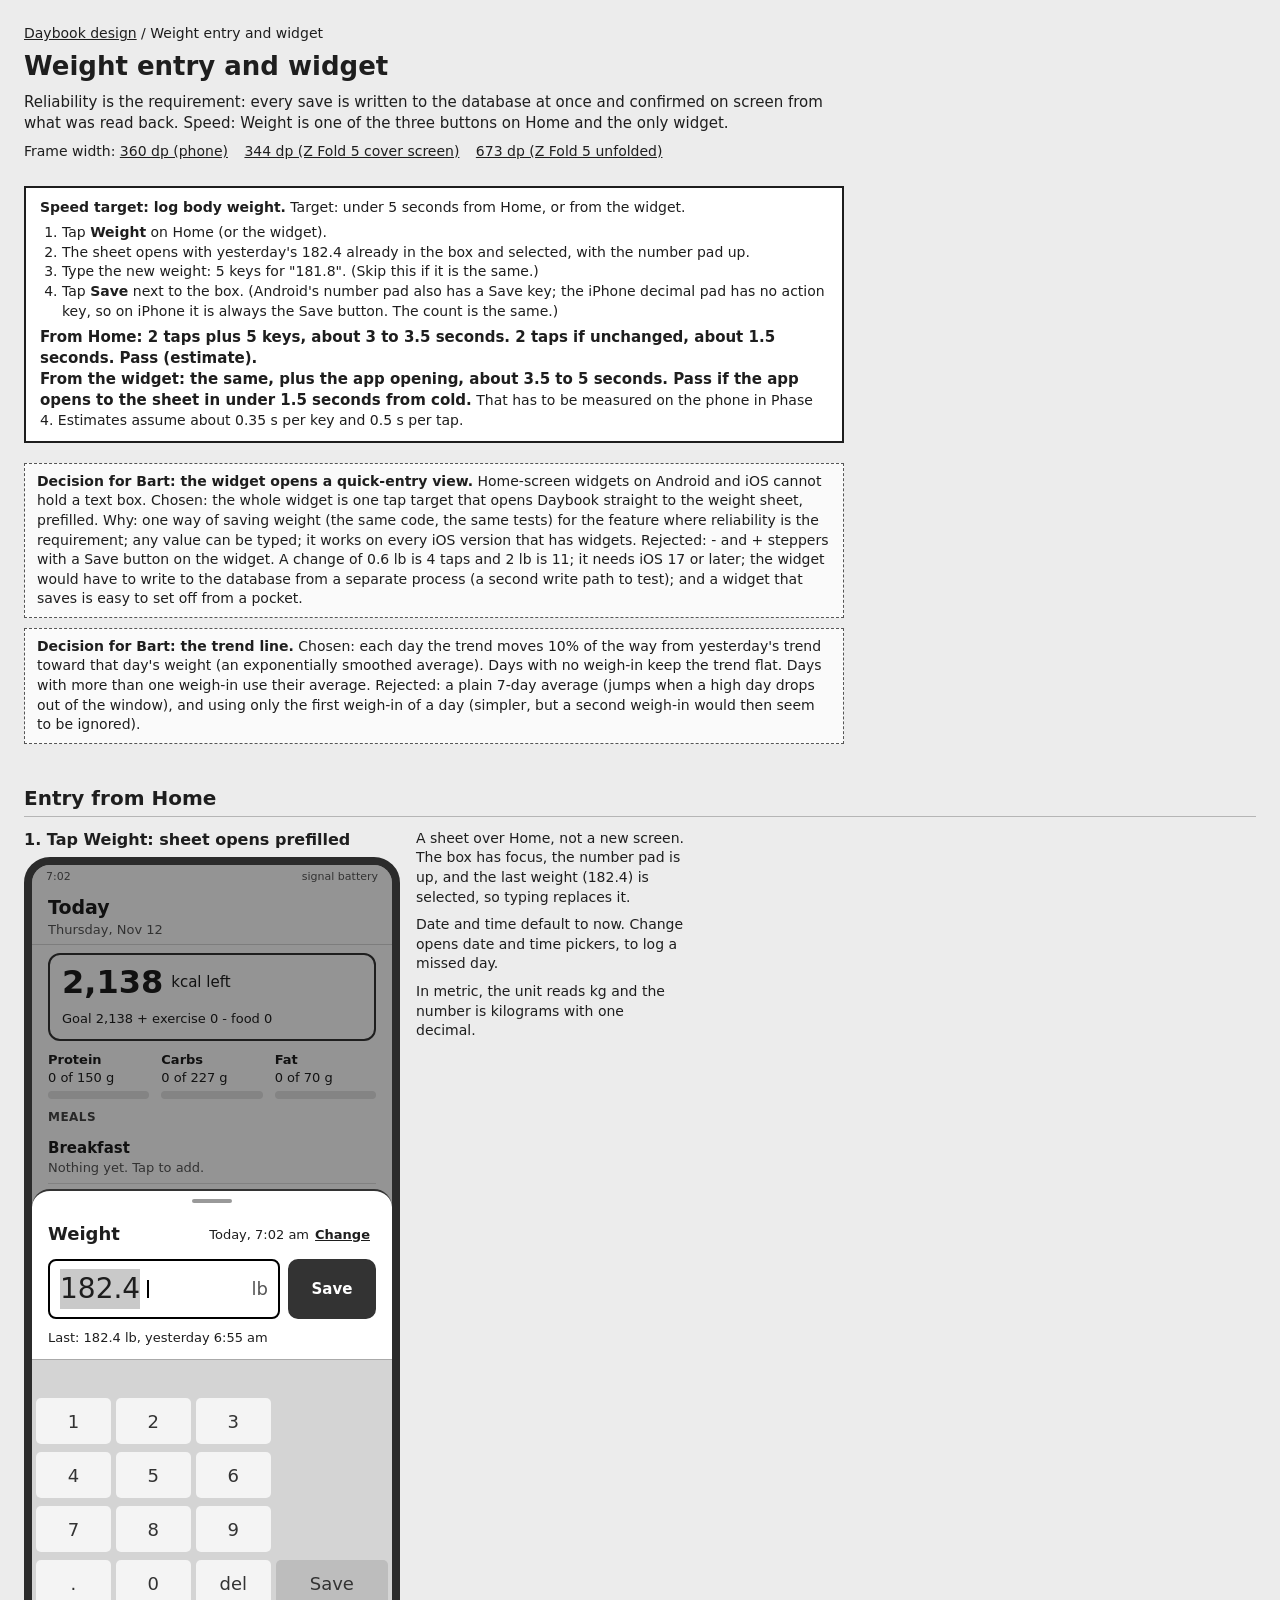
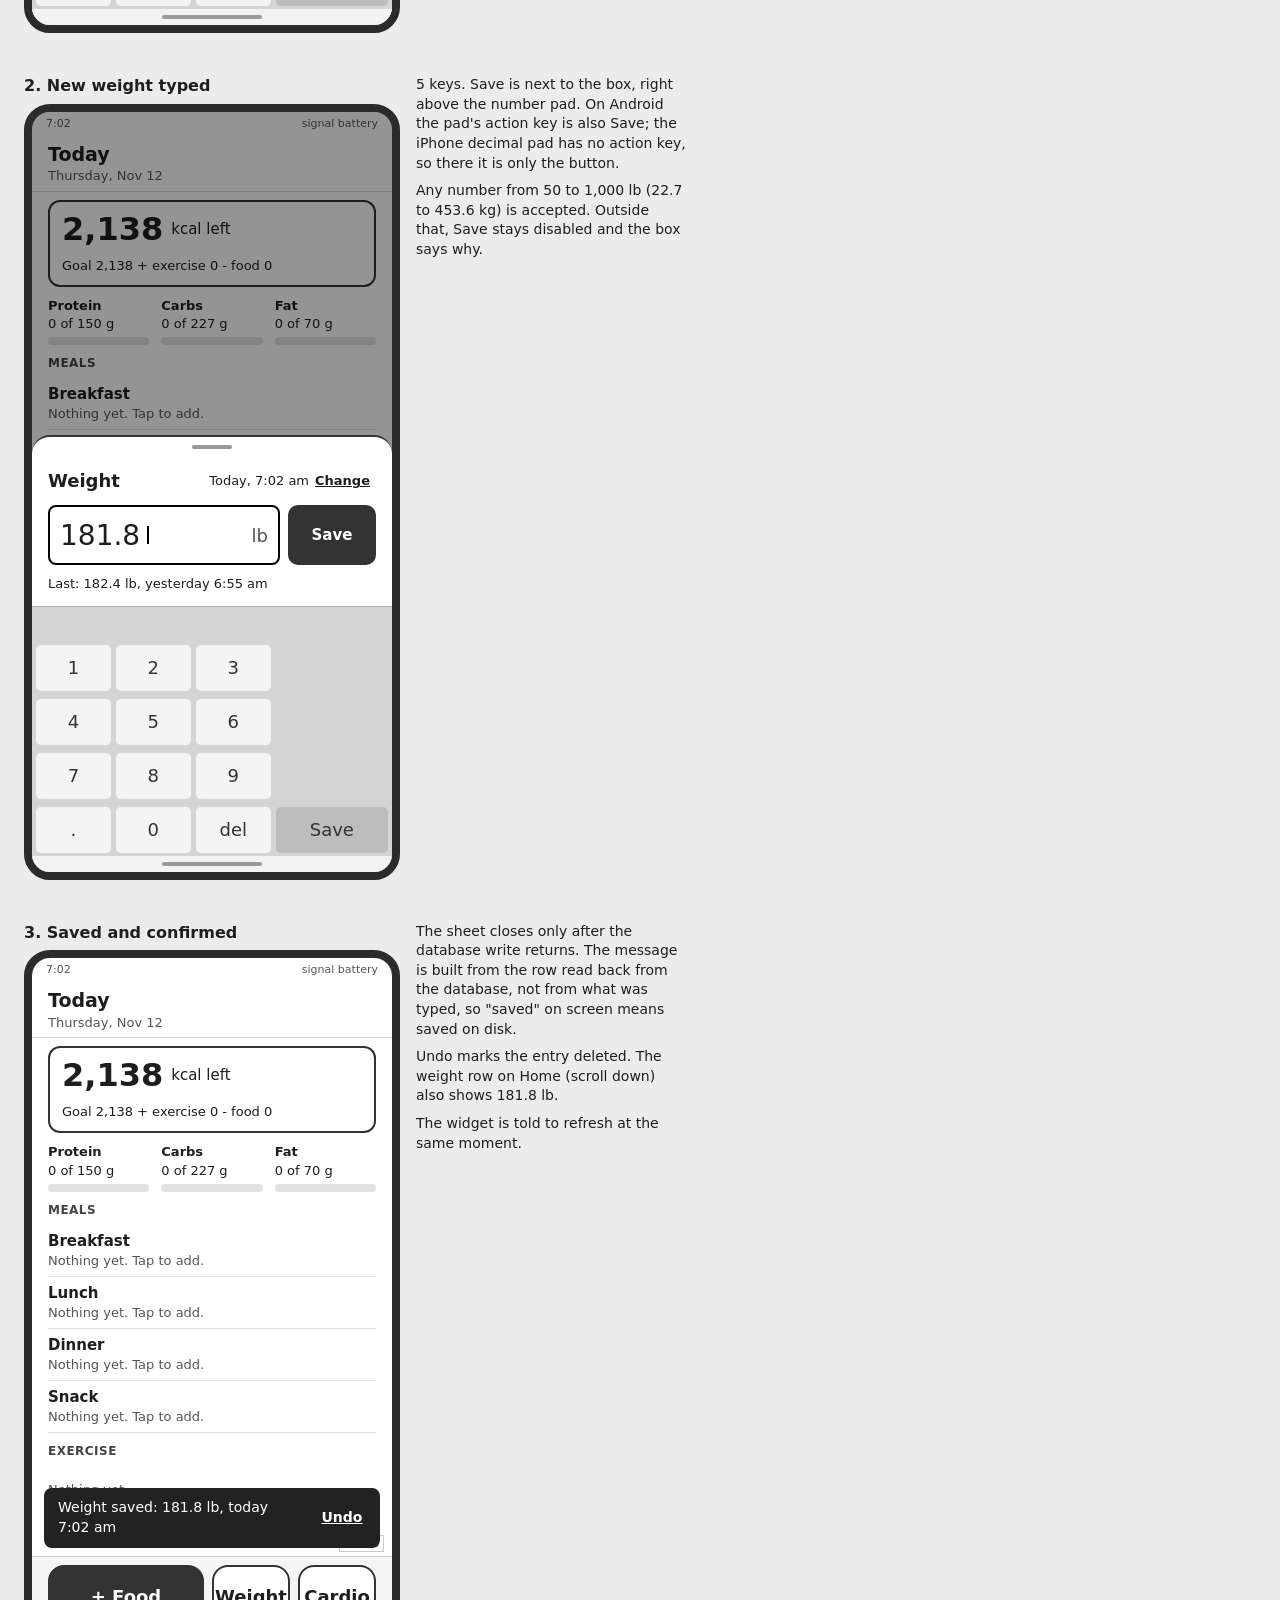
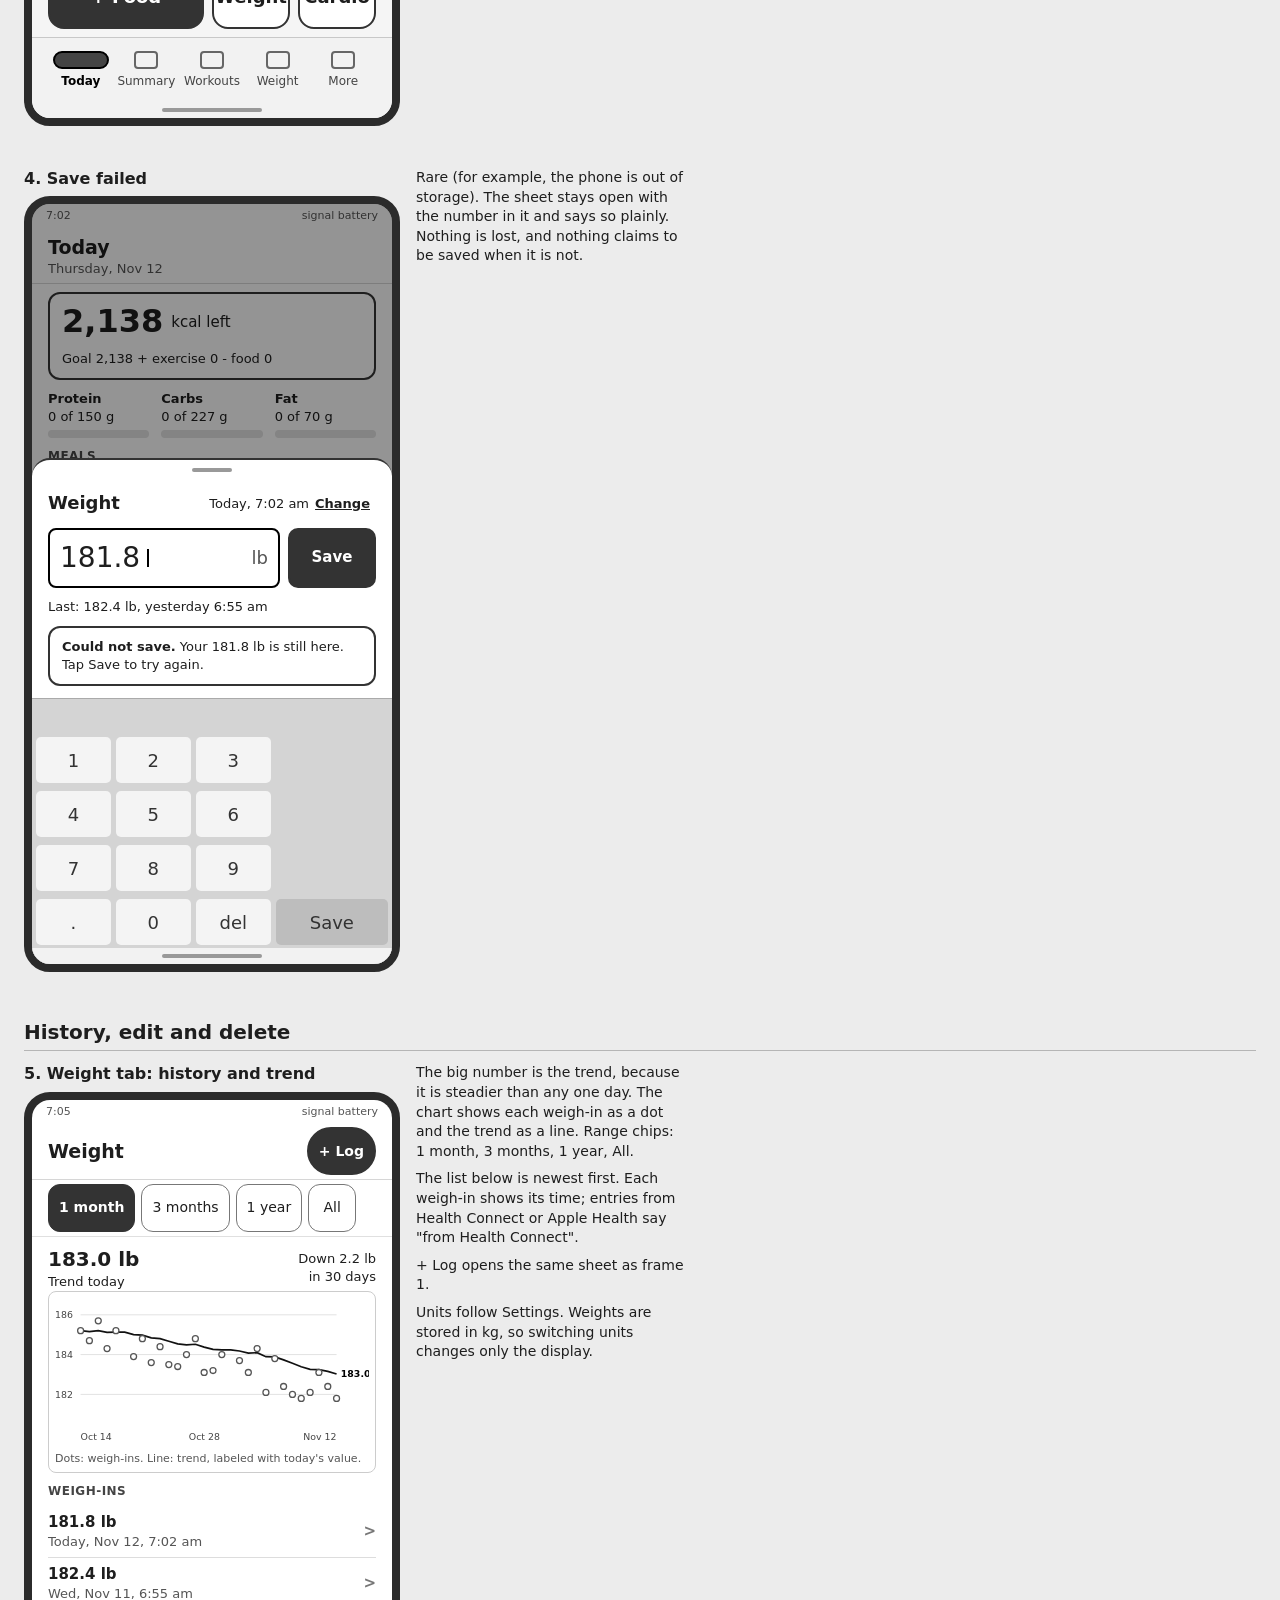
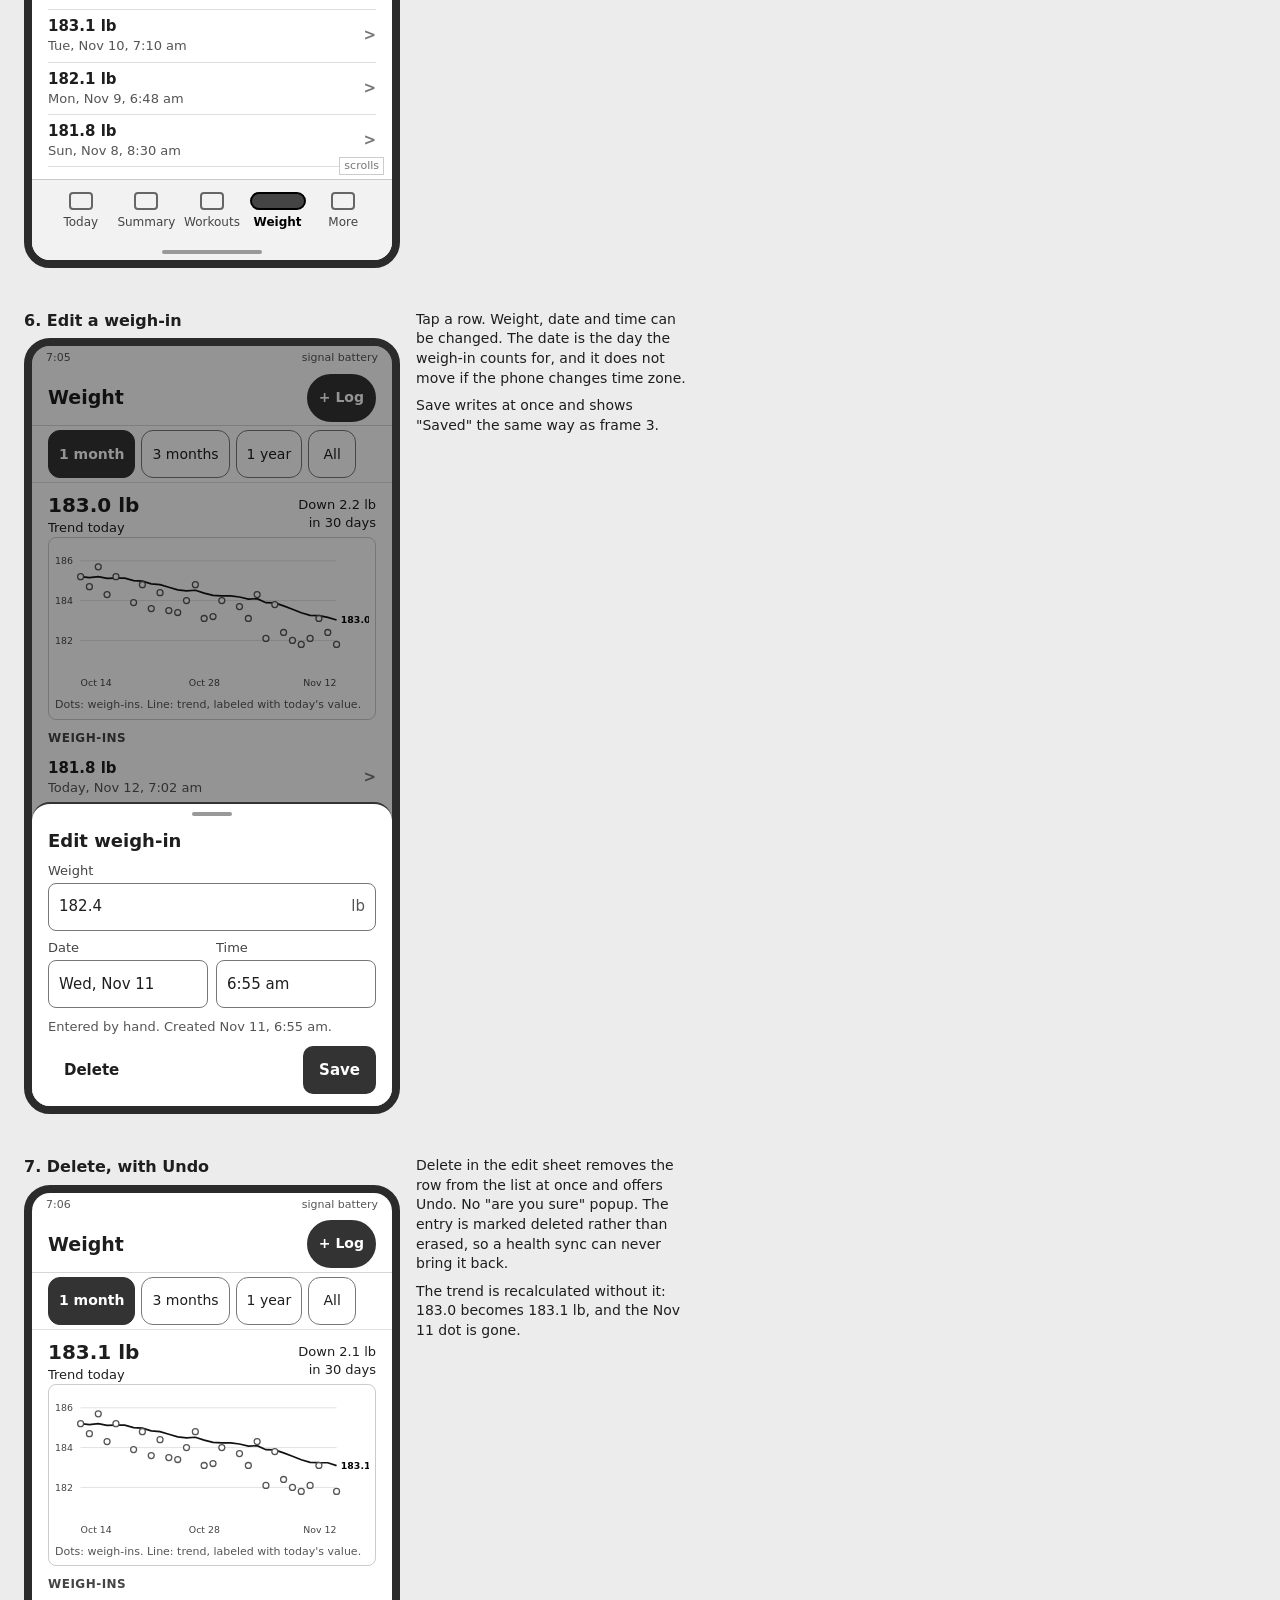
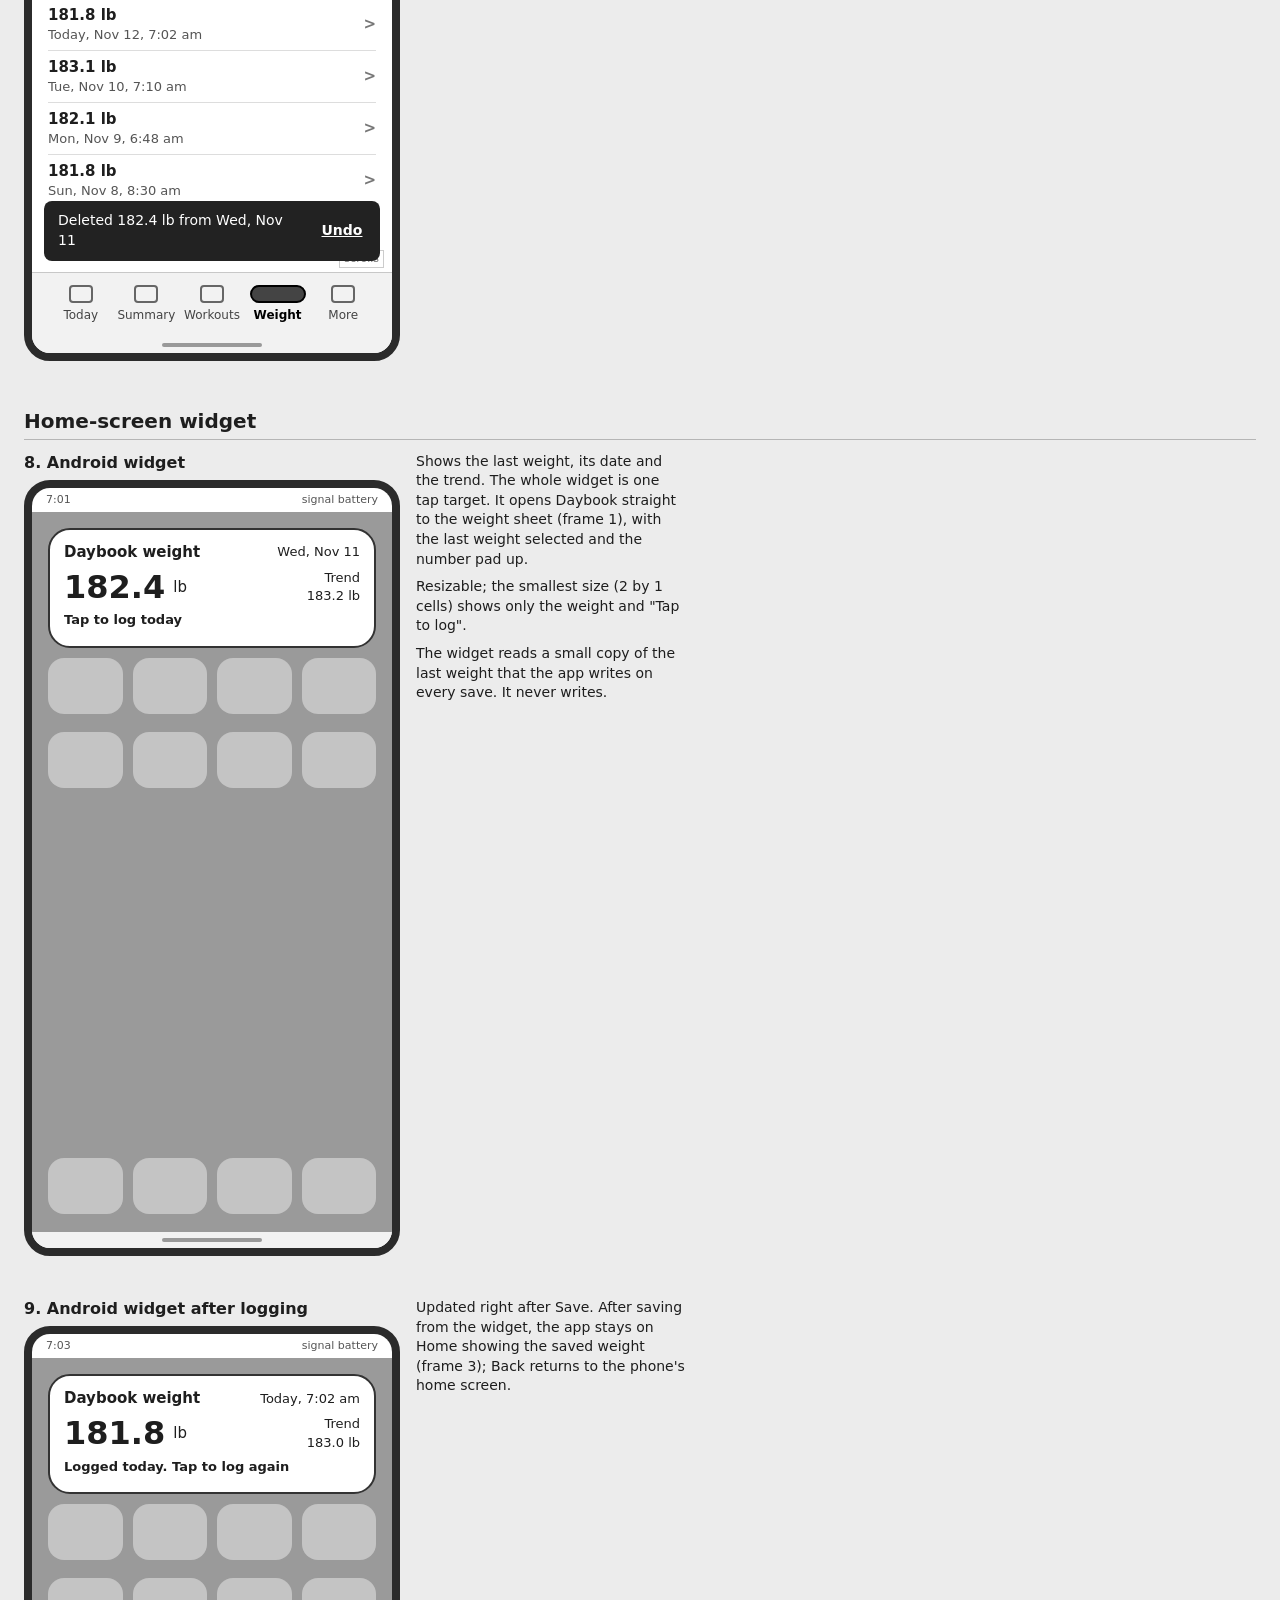
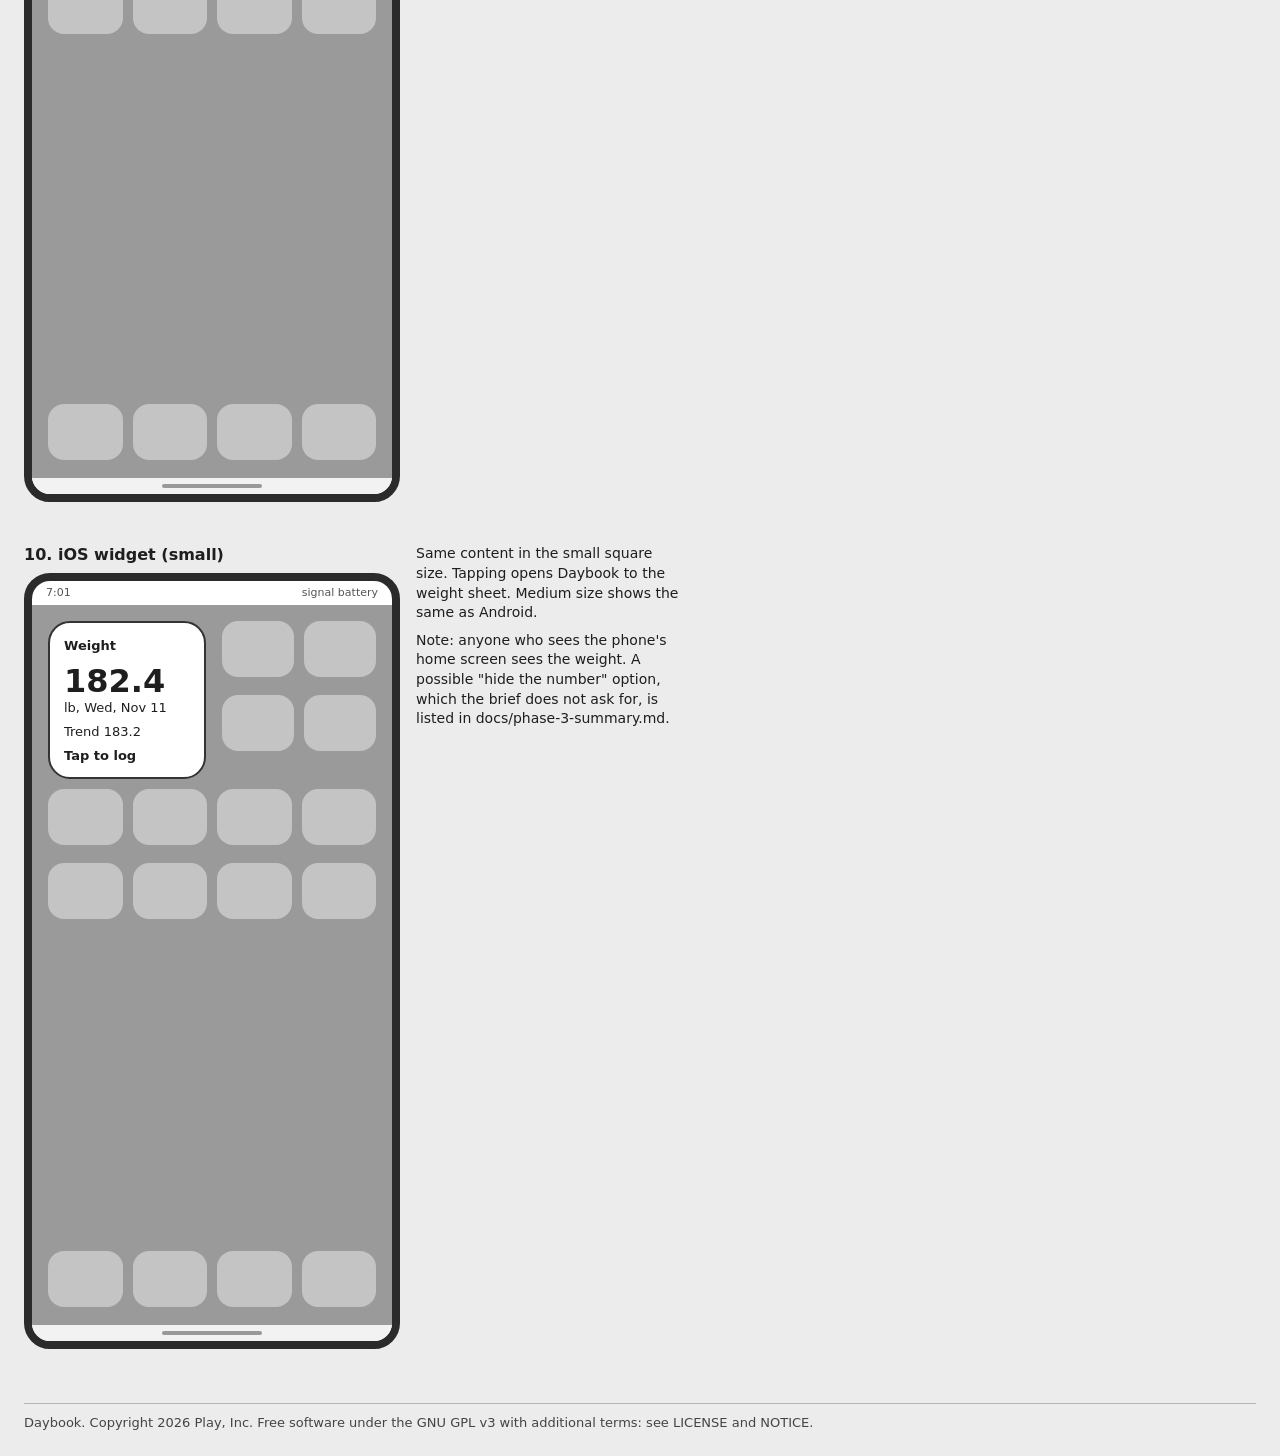
==== commit 6513d626: "Docs: start the Phase 4 summary, update the metric weight range Co-Authored-By: Claude Fable 5.2 <no" ====
--- a/docs/design/weight.html
+++ b/docs/design/weight.html
@@ -17,7 +17,7 @@
 <a href="weight.html#cover">344 dp (Z Fold 5 cover screen)</a>
 <a href="weight.html#unfolded">673 dp (Z Fold 5 unfolded)</a></div>
 </header>
-<div class="target"><b>Speed target: log body weight.</b> Target: under 5 seconds from Home, or from the widget.<ol><li>Tap <b>Weight</b> on Home (or the widget).</li><li>The sheet opens with yesterday's 182.4 already in the box and selected, with the number pad up.</li><li>Type the new weight: 5 keys for "181.8". (Skip this if it is the same.)</li><li>Tap <b>Save</b> next to the box. (Android's number pad also has a Save key; the iPhone decimal pad has no action key, so on iPhone it is always the Save button. The count is the same.)</li></ol><b class="result">From Home: 2 taps plus 5 keys, about 3 to 3.5 seconds. 2 taps if unchanged, about 1.5 seconds. Pass (estimate).</b><br><b class="result">From the widget: the same, plus the app opening, about 3.5 to 5 seconds. Pass if the app opens to the sheet in under 1.5 seconds from cold.</b> That has to be measured on the phone in Phase 4. Estimates assume about 0.35 s per key and 0.5 s per tap.</div><div class="decision"><b>Decision for Bart: the widget opens a quick-entry view.</b> Home-screen widgets on Android and iOS cannot hold a text box. Chosen: the whole widget is one tap target that opens Daybook straight to the weight sheet, prefilled. Why: one way of saving weight (the same code, the same tests) for the feature where reliability is the requirement; any value can be typed; it works on every iOS version that has widgets. Rejected: - and + steppers with a Save button on the widget. A change of 0.6 lb is 4 taps and 2 lb is 11; it needs iOS 17 or later; the widget would have to write to the database from a separate process (a second write path to test); and a widget that saves is easy to set off from a pocket.</div><div class="decision"><b>Decision for Bart: the trend line.</b> Chosen: each day the trend moves 10% of the way from yesterday's trend toward that day's weight (an exponentially smoothed average). Days with no weigh-in keep the trend flat. Days with more than one weigh-in use their average. Rejected: a plain 7-day average (jumps when a high day drops out of the window), and using only the first weigh-in of a day (simpler, but a second weigh-in would then seem to be ignored).</div><h2 class="section">Entry from Home</h2><div class="states"><div class="state"><div><div class="state-title">1. Tap Weight: sheet opens prefilled</div><div class="phone"><div class="screen "><div class="status"><span>7:02</span><span>signal  battery</span></div><div class="appbar"><div class="title">Today <div class="sub">Thursday, Nov 12</div></div></div><div class="scroll fade"><div class="card thick"><div class="flex"><span class="big">2,138</span><span>kcal left</span></div><div class="small mt">Goal 2,138 + exercise 0 - food 0</div></div><div class="flex mt" style="align-items:flex-start;gap:12px"><div class="grow"><div class="small"><b>Protein</b></div><div class="small">0 of 150 g</div><div class="meter"><div style="width:0%"></div></div></div><div class="grow"><div class="small"><b>Carbs</b></div><div class="small">0 of 227 g</div><div class="meter"><div style="width:0%"></div></div></div><div class="grow"><div class="small"><b>Fat</b></div><div class="small">0 of 70 g</div><div class="meter"><div style="width:0%"></div></div></div></div><div class="label">Meals</div><div class="row"><div class="grow"><b>Breakfast</b><div class="small muted">Nothing yet. Tap to add.</div></div></div><div class="row"><div class="grow"><b>Lunch</b><div class="small muted">Nothing yet. Tap to add.</div></div></div><div class="row"><div class="grow"><b>Dinner</b><div class="small muted">Nothing yet. Tap to add.</div></div></div><div class="row"><div class="grow"><b>Snack</b><div class="small muted">Nothing yet. Tap to add.</div></div></div><div class="label">Exercise</div><div class="row"><div class="grow small muted">Nothing yet.</div></div><div class="label">Weight</div><div class="row"><div class="grow"><div class="between"><b>182.4 lb</b><span class="small">Trend 183.2 lb</span></div><div class="small muted">Yesterday, 6:55 am</div></div></div></div><div class="bar"><div class="btn primary tall square" style="flex:2">+ Food</div><div class="btn tall square" style="flex:1;padding:0 6px">Weight</div><div class="btn tall square" style="flex:1;padding:0 6px">Cardio</div></div><div class="navbar"><div class="navbar-inner"><div class="tab on"><div class="ico"></div>Today</div><div class="tab"><div class="ico"></div>Summary</div><div class="tab"><div class="ico"></div>Workouts</div><div class="tab"><div class="ico"></div>Weight</div><div class="tab"><div class="ico"></div>More</div></div></div><div class="gesture"></div><div class="scrim"></div><div class="sheet" style="bottom:266px;border-radius:18px 18px 0 0"><div class="grab"></div><div class="sheet-inner"><div class="between"><h3>Weight</h3><span class="small">Today, 7:02 am<span class="link">Change</span></span></div><div class="flex"><div class="field focus grow" style="font-size:28px;min-height:60px"><span class="sel">182.4</span><span class="caret"></span><span class="unit" style="font-size:18px">lb</span></div><div class="btn primary square" style="min-height:60px;min-width:88px">Save</div></div><div class="small mt">Last: 182.4 lb, yesterday 6:55 am</div></div></div><div style="position:absolute;left:0;right:0;bottom:0"><div class="kbd num"><div class="suggest"></div><div class="krow"><div class="k">1</div><div class="k">2</div><div class="k">3</div><div class="k m" style="max-width:none;visibility:hidden"></div></div><div class="krow"><div class="k">4</div><div class="k">5</div><div class="k">6</div><div class="k m" style="max-width:none;visibility:hidden"></div></div><div class="krow"><div class="k">7</div><div class="k">8</div><div class="k">9</div><div class="k m" style="max-width:none;visibility:hidden"></div></div><div class="krow"><div class="k">.</div><div class="k">0</div><div class="k">del</div><div class="k m" style="max-width:none">Save</div></div></div><div class="gesture"></div></div></div></div></div><div class="notes"><p>A sheet over Home, not a new screen. The box has focus, the number pad is up, and the last weight (182.4) is selected, so typing replaces it.</p><p>Date and time default to now. Change opens date and time pickers, to log a missed day.</p><p>In metric, the unit reads kg and the number is kilograms with one decimal.</p></div></div><div class="state"><div><div class="state-title">2. New weight typed</div><div class="phone"><div class="screen "><div class="status"><span>7:02</span><span>signal  battery</span></div><div class="appbar"><div class="title">Today <div class="sub">Thursday, Nov 12</div></div></div><div class="scroll fade"><div class="card thick"><div class="flex"><span class="big">2,138</span><span>kcal left</span></div><div class="small mt">Goal 2,138 + exercise 0 - food 0</div></div><div class="flex mt" style="align-items:flex-start;gap:12px"><div class="grow"><div class="small"><b>Protein</b></div><div class="small">0 of 150 g</div><div class="meter"><div style="width:0%"></div></div></div><div class="grow"><div class="small"><b>Carbs</b></div><div class="small">0 of 227 g</div><div class="meter"><div style="width:0%"></div></div></div><div class="grow"><div class="small"><b>Fat</b></div><div class="small">0 of 70 g</div><div class="meter"><div style="width:0%"></div></div></div></div><div class="label">Meals</div><div class="row"><div class="grow"><b>Breakfast</b><div class="small muted">Nothing yet. Tap to add.</div></div></div><div class="row"><div class="grow"><b>Lunch</b><div class="small muted">Nothing yet. Tap to add.</div></div></div><div class="row"><div class="grow"><b>Dinner</b><div class="small muted">Nothing yet. Tap to add.</div></div></div><div class="row"><div class="grow"><b>Snack</b><div class="small muted">Nothing yet. Tap to add.</div></div></div><div class="label">Exercise</div><div class="row"><div class="grow small muted">Nothing yet.</div></div><div class="label">Weight</div><div class="row"><div class="grow"><div class="between"><b>182.4 lb</b><span class="small">Trend 183.2 lb</span></div><div class="small muted">Yesterday, 6:55 am</div></div></div></div><div class="bar"><div class="btn primary tall square" style="flex:2">+ Food</div><div class="btn tall square" style="flex:1;padding:0 6px">Weight</div><div class="btn tall square" style="flex:1;padding:0 6px">Cardio</div></div><div class="navbar"><div class="navbar-inner"><div class="tab on"><div class="ico"></div>Today</div><div class="tab"><div class="ico"></div>Summary</div><div class="tab"><div class="ico"></div>Workouts</div><div class="tab"><div class="ico"></div>Weight</div><div class="tab"><div class="ico"></div>More</div></div></div><div class="gesture"></div><div class="scrim"></div><div class="sheet" style="bottom:266px;border-radius:18px 18px 0 0"><div class="grab"></div><div class="sheet-inner"><div class="between"><h3>Weight</h3><span class="small">Today, 7:02 am<span class="link">Change</span></span></div><div class="flex"><div class="field focus grow" style="font-size:28px;min-height:60px">181.8<span class="caret"></span><span class="unit" style="font-size:18px">lb</span></div><div class="btn primary square" style="min-height:60px;min-width:88px">Save</div></div><div class="small mt">Last: 182.4 lb, yesterday 6:55 am</div></div></div><div style="position:absolute;left:0;right:0;bottom:0"><div class="kbd num"><div class="suggest"></div><div class="krow"><div class="k">1</div><div class="k">2</div><div class="k">3</div><div class="k m" style="max-width:none;visibility:hidden"></div></div><div class="krow"><div class="k">4</div><div class="k">5</div><div class="k">6</div><div class="k m" style="max-width:none;visibility:hidden"></div></div><div class="krow"><div class="k">7</div><div class="k">8</div><div class="k">9</div><div class="k m" style="max-width:none;visibility:hidden"></div></div><div class="krow"><div class="k">.</div><div class="k">0</div><div class="k">del</div><div class="k m" style="max-width:none">Save</div></div></div><div class="gesture"></div></div></div></div></div><div class="notes"><p>5 keys. Save is next to the box, right above the number pad. On Android the pad's action key is also Save; the iPhone decimal pad has no action key, so there it is only the button.</p><p>Any number from 50 to 1,000 lb (23 to 450 kg) is accepted. Outside that, Save stays disabled and the box says why.</p></div></div><div class="state"><div><div class="state-title">3. Saved and confirmed</div><div class="phone"><div class="screen "><div class="status"><span>7:02</span><span>signal  battery</span></div><div class="appbar"><div class="title">Today <div class="sub">Thursday, Nov 12</div></div></div><div class="scroll fade"><div class="card thick"><div class="flex"><span class="big">2,138</span><span>kcal left</span></div><div class="small mt">Goal 2,138 + exercise 0 - food 0</div></div><div class="flex mt" style="align-items:flex-start;gap:12px"><div class="grow"><div class="small"><b>Protein</b></div><div class="small">0 of 150 g</div><div class="meter"><div style="width:0%"></div></div></div><div class="grow"><div class="small"><b>Carbs</b></div><div class="small">0 of 227 g</div><div class="meter"><div style="width:0%"></div></div></div><div class="grow"><div class="small"><b>Fat</b></div><div class="small">0 of 70 g</div><div class="meter"><div style="width:0%"></div></div></div></div><div class="label">Meals</div><div class="row"><div class="grow"><b>Breakfast</b><div class="small muted">Nothing yet. Tap to add.</div></div></div><div class="row"><div class="grow"><b>Lunch</b><div class="small muted">Nothing yet. Tap to add.</div></div></div><div class="row"><div class="grow"><b>Dinner</b><div class="small muted">Nothing yet. Tap to add.</div></div></div><div class="row"><div class="grow"><b>Snack</b><div class="small muted">Nothing yet. Tap to add.</div></div></div><div class="label">Exercise</div><div class="row"><div class="grow small muted">Nothing yet.</div></div><div class="label">Weight</div><div class="row"><div class="grow"><div class="between"><b>181.8 lb</b><span class="small">Trend 183.0 lb</span></div><div class="small muted">Today, 7:02 am</div></div></div></div><div class="bar"><div class="btn primary tall square" style="flex:2">+ Food</div><div class="btn tall square" style="flex:1;padding:0 6px">Weight</div><div class="btn tall square" style="flex:1;padding:0 6px">Cardio</div></div><div class="navbar"><div class="navbar-inner"><div class="tab on"><div class="ico"></div>Today</div><div class="tab"><div class="ico"></div>Summary</div><div class="tab"><div class="ico"></div>Workouts</div><div class="tab"><div class="ico"></div>Weight</div><div class="tab"><div class="ico"></div>More</div></div></div><div class="gesture"></div><div class="snackbar" style="bottom:170px"><span class="grow">Weight saved: 181.8 lb, today 7:02 am</span><span class="act">Undo</span></div></div></div></div><div class="notes"><p>The sheet closes only after the database write returns. The message is built from the row read back from the database, not from what was typed, so "saved" on screen means saved on disk.</p><p>Undo marks the entry deleted. The weight row on Home (scroll down) also shows 181.8 lb.</p><p>The widget is told to refresh at the same moment.</p></div></div><div class="state"><div><div class="state-title">4. Save failed</div><div class="phone"><div class="screen "><div class="status"><span>7:02</span><span>signal  battery</span></div><div class="appbar"><div class="title">Today <div class="sub">Thursday, Nov 12</div></div></div><div class="scroll fade"><div class="card thick"><div class="flex"><span class="big">2,138</span><span>kcal left</span></div><div class="small mt">Goal 2,138 + exercise 0 - food 0</div></div><div class="flex mt" style="align-items:flex-start;gap:12px"><div class="grow"><div class="small"><b>Protein</b></div><div class="small">0 of 150 g</div><div class="meter"><div style="width:0%"></div></div></div><div class="grow"><div class="small"><b>Carbs</b></div><div class="small">0 of 227 g</div><div class="meter"><div style="width:0%"></div></div></div><div class="grow"><div class="small"><b>Fat</b></div><div class="small">0 of 70 g</div><div class="meter"><div style="width:0%"></div></div></div></div><div class="label">Meals</div><div class="row"><div class="grow"><b>Breakfast</b><div class="small muted">Nothing yet. Tap to add.</div></div></div><div class="row"><div class="grow"><b>Lunch</b><div class="small muted">Nothing yet. Tap to add.</div></div></div><div class="row"><div class="grow"><b>Dinner</b><div class="small muted">Nothing yet. Tap to add.</div></div></div><div class="row"><div class="grow"><b>Snack</b><div class="small muted">Nothing yet. Tap to add.</div></div></div><div class="label">Exercise</div><div class="row"><div class="grow small muted">Nothing yet.</div></div><div class="label">Weight</div><div class="row"><div class="grow"><div class="between"><b>182.4 lb</b><span class="small">Trend 183.2 lb</span></div><div class="small muted">Yesterday, 6:55 am</div></div></div></div><div class="bar"><div class="btn primary tall square" style="flex:2">+ Food</div><div class="btn tall square" style="flex:1;padding:0 6px">Weight</div><div class="btn tall square" style="flex:1;padding:0 6px">Cardio</div></div><div class="navbar"><div class="navbar-inner"><div class="tab on"><div class="ico"></div>Today</div><div class="tab"><div class="ico"></div>Summary</div><div class="tab"><div class="ico"></div>Workouts</div><div class="tab"><div class="ico"></div>Weight</div><div class="tab"><div class="ico"></div>More</div></div></div><div class="gesture"></div><div class="scrim"></div><div class="sheet" style="bottom:266px;border-radius:18px 18px 0 0"><div class="grab"></div><div class="sheet-inner"><div class="between"><h3>Weight</h3><span class="small">Today, 7:02 am<span class="link">Change</span></span></div><div class="flex"><div class="field focus grow" style="font-size:28px;min-height:60px">181.8<span class="caret"></span><span class="unit" style="font-size:18px">lb</span></div><div class="btn primary square" style="min-height:60px;min-width:88px">Save</div></div><div class="small mt">Last: 182.4 lb, yesterday 6:55 am</div><div class="card thick mt small"><b>Could not save.</b> Your 181.8 lb is still here. Tap Save to try again.</div></div></div><div style="position:absolute;left:0;right:0;bottom:0"><div class="kbd num"><div class="suggest"></div><div class="krow"><div class="k">1</div><div class="k">2</div><div class="k">3</div><div class="k m" style="max-width:none;visibility:hidden"></div></div><div class="krow"><div class="k">4</div><div class="k">5</div><div class="k">6</div><div class="k m" style="max-width:none;visibility:hidden"></div></div><div class="krow"><div class="k">7</div><div class="k">8</div><div class="k">9</div><div class="k m" style="max-width:none;visibility:hidden"></div></div><div class="krow"><div class="k">.</div><div class="k">0</div><div class="k">del</div><div class="k m" style="max-width:none">Save</div></div></div><div class="gesture"></div></div></div></div></div><div class="notes"><p>Rare (for example, the phone is out of storage). The sheet stays open with the number in it and says so plainly. Nothing is lost, and nothing claims to be saved when it is not.</p></div></div></div><h2 class="section">History, edit and delete</h2><div class="states"><div class="state"><div><div class="state-title">5. Weight tab: history and trend</div><div class="phone"><div class="screen "><div class="status"><span>7:05</span><span>signal  battery</span></div><div class="appbar"><div class="title">Weight</div><div class="btn primary small">+ Log</div></div><div class="tabs-row"><div class="chip on">1 month</div><div class="chip">3 months</div><div class="chip">1 year</div><div class="chip">All</div></div><div class="scroll fade"><div class="between"><div><div class="mid">183.0 lb</div><div class="small">Trend today</div></div><div class="right small">Down 2.2 lb<br>in 30 days</div></div><div class="chart"><svg viewBox="0 0 368 172" width="100%" role="img" aria-label="Weight, Oct 14 to Nov 12. Trend from 185.2 to 183.0 lb."><line x1="30" x2="330" y1="19.7" y2="19.7" stroke="#ddd" stroke-width="1"/><text x="0" y="23.7" font-size="11" fill="#444">186</text><line x1="30" x2="330" y1="66.3" y2="66.3" stroke="#ddd" stroke-width="1"/><text x="0" y="70.3" font-size="11" fill="#444">184</text><line x1="30" x2="330" y1="113.0" y2="113.0" stroke="#ddd" stroke-width="1"/><text x="0" y="117.0" font-size="11" fill="#444">182</text><polyline points="30.0,38.3 40.3,39.5 50.7,38.2 61.0,40.3 71.4,40.1 81.7,40.1 92.1,43.0 102.4,43.5 112.8,46.7 123.1,47.7 133.4,50.7 143.8,53.7 154.1,55.0 164.5,54.2 174.8,57.5 185.2,60.3 195.5,60.9 205.9,60.9 216.2,62.1 226.6,64.7 236.9,64.1 247.2,68.8 257.6,69.0 267.9,72.5 278.3,76.5 288.6,80.6 299.0,83.6 309.3,84.0 319.7,86.0 330.0,89.1" fill="none" stroke="#111" stroke-width="2"/><circle cx="30.0" cy="38.3" r="3.5" fill="#fff" stroke="#555" stroke-width="1.5"/><circle cx="40.3" cy="50.0" r="3.5" fill="#fff" stroke="#555" stroke-width="1.5"/><circle cx="50.7" cy="26.7" r="3.5" fill="#fff" stroke="#555" stroke-width="1.5"/><circle cx="61.0" cy="59.3" r="3.5" fill="#fff" stroke="#555" stroke-width="1.5"/><circle cx="71.4" cy="38.3" r="3.5" fill="#fff" stroke="#555" stroke-width="1.5"/><circle cx="92.1" cy="68.7" r="3.5" fill="#fff" stroke="#555" stroke-width="1.5"/><circle cx="102.4" cy="47.7" r="3.5" fill="#fff" stroke="#555" stroke-width="1.5"/><circle cx="112.8" cy="75.7" r="3.5" fill="#fff" stroke="#555" stroke-width="1.5"/><circle cx="123.1" cy="57.0" r="3.5" fill="#fff" stroke="#555" stroke-width="1.5"/><circle cx="133.4" cy="78.0" r="3.5" fill="#fff" stroke="#555" stroke-width="1.5"/><circle cx="143.8" cy="80.3" r="3.5" fill="#fff" stroke="#555" stroke-width="1.5"/><circle cx="154.1" cy="66.3" r="3.5" fill="#fff" stroke="#555" stroke-width="1.5"/><circle cx="164.5" cy="47.7" r="3.5" fill="#fff" stroke="#555" stroke-width="1.5"/><circle cx="174.8" cy="87.3" r="3.5" fill="#fff" stroke="#555" stroke-width="1.5"/><circle cx="185.2" cy="85.0" r="3.5" fill="#fff" stroke="#555" stroke-width="1.5"/><circle cx="195.5" cy="66.3" r="3.5" fill="#fff" stroke="#555" stroke-width="1.5"/><circle cx="216.2" cy="73.3" r="3.5" fill="#fff" stroke="#555" stroke-width="1.5"/><circle cx="226.6" cy="87.3" r="3.5" fill="#fff" stroke="#555" stroke-width="1.5"/><circle cx="236.9" cy="59.3" r="3.5" fill="#fff" stroke="#555" stroke-width="1.5"/><circle cx="247.2" cy="110.7" r="3.5" fill="#fff" stroke="#555" stroke-width="1.5"/><circle cx="257.6" cy="71.0" r="3.5" fill="#fff" stroke="#555" stroke-width="1.5"/><circle cx="267.9" cy="103.7" r="3.5" fill="#fff" stroke="#555" stroke-width="1.5"/><circle cx="278.3" cy="113.0" r="3.5" fill="#fff" stroke="#555" stroke-width="1.5"/><circle cx="288.6" cy="117.7" r="3.5" fill="#fff" stroke="#555" stroke-width="1.5"/><circle cx="299.0" cy="110.7" r="3.5" fill="#fff" stroke="#555" stroke-width="1.5"/><circle cx="309.3" cy="87.3" r="3.5" fill="#fff" stroke="#555" stroke-width="1.5"/><circle cx="319.7" cy="103.7" r="3.5" fill="#fff" stroke="#555" stroke-width="1.5"/><circle cx="330.0" cy="117.7" r="3.5" fill="#fff" stroke="#555" stroke-width="1.5"/><text x="30" y="166" font-size="11" fill="#444" text-anchor="start">Oct 14</text><text x="175" y="166" font-size="11" fill="#444" text-anchor="middle">Oct 28</text><text x="330" y="166" font-size="11" fill="#444" text-anchor="end">Nov 12</text><text x="335" y="93.1" font-size="11" font-weight="700">183.0</text></svg><div class="tiny muted">Dots: weigh-ins. Line: trend, labeled with today's value.</div></div><div class="label">Weigh-ins</div><div class="row"><div class="grow"><b>181.8 lb</b><div class="small muted">Today, Nov 12, 7:02 am</div></div><span class="chev"></span></div><div class="row"><div class="grow"><b>182.4 lb</b><div class="small muted">Wed, Nov 11, 6:55 am</div></div><span class="chev"></span></div><div class="row"><div class="grow"><b>183.1 lb</b><div class="small muted">Tue, Nov 10, 7:10 am</div></div><span class="chev"></span></div><div class="row"><div class="grow"><b>182.1 lb</b><div class="small muted">Mon, Nov 9, 6:48 am</div></div><span class="chev"></span></div><div class="row"><div class="grow"><b>181.8 lb</b><div class="small muted">Sun, Nov 8, 8:30 am</div></div><span class="chev"></span></div></div><div class="navbar"><div class="navbar-inner"><div class="tab"><div class="ico"></div>Today</div><div class="tab"><div class="ico"></div>Summary</div><div class="tab"><div class="ico"></div>Workouts</div><div class="tab on"><div class="ico"></div>Weight</div><div class="tab"><div class="ico"></div>More</div></div></div><div class="gesture"></div></div></div></div><div class="notes"><p>The big number is the trend, because it is steadier than any one day. The chart shows each weigh-in as a dot and the trend as a line. Range chips: 1 month, 3 months, 1 year, All.</p><p>The list below is newest first. Each weigh-in shows its time; entries from Health Connect or Apple Health say "from Health Connect".</p><p>+ Log opens the same sheet as frame 1.</p><p>Units follow Settings. Weights are stored in kg, so switching units changes only the display.</p></div></div><div class="state"><div><div class="state-title">6. Edit a weigh-in</div><div class="phone"><div class="screen "><div class="status"><span>7:05</span><span>signal  battery</span></div><div class="appbar"><div class="title">Weight</div><div class="btn primary small">+ Log</div></div><div class="tabs-row"><div class="chip on">1 month</div><div class="chip">3 months</div><div class="chip">1 year</div><div class="chip">All</div></div><div class="scroll fade"><div class="between"><div><div class="mid">183.0 lb</div><div class="small">Trend today</div></div><div class="right small">Down 2.2 lb<br>in 30 days</div></div><div class="chart"><svg viewBox="0 0 368 172" width="100%" role="img" aria-label="Weight, Oct 14 to Nov 12. Trend from 185.2 to 183.0 lb."><line x1="30" x2="330" y1="19.7" y2="19.7" stroke="#ddd" stroke-width="1"/><text x="0" y="23.7" font-size="11" fill="#444">186</text><line x1="30" x2="330" y1="66.3" y2="66.3" stroke="#ddd" stroke-width="1"/><text x="0" y="70.3" font-size="11" fill="#444">184</text><line x1="30" x2="330" y1="113.0" y2="113.0" stroke="#ddd" stroke-width="1"/><text x="0" y="117.0" font-size="11" fill="#444">182</text><polyline points="30.0,38.3 40.3,39.5 50.7,38.2 61.0,40.3 71.4,40.1 81.7,40.1 92.1,43.0 102.4,43.5 112.8,46.7 123.1,47.7 133.4,50.7 143.8,53.7 154.1,55.0 164.5,54.2 174.8,57.5 185.2,60.3 195.5,60.9 205.9,60.9 216.2,62.1 226.6,64.7 236.9,64.1 247.2,68.8 257.6,69.0 267.9,72.5 278.3,76.5 288.6,80.6 299.0,83.6 309.3,84.0 319.7,86.0 330.0,89.1" fill="none" stroke="#111" stroke-width="2"/><circle cx="30.0" cy="38.3" r="3.5" fill="#fff" stroke="#555" stroke-width="1.5"/><circle cx="40.3" cy="50.0" r="3.5" fill="#fff" stroke="#555" stroke-width="1.5"/><circle cx="50.7" cy="26.7" r="3.5" fill="#fff" stroke="#555" stroke-width="1.5"/><circle cx="61.0" cy="59.3" r="3.5" fill="#fff" stroke="#555" stroke-width="1.5"/><circle cx="71.4" cy="38.3" r="3.5" fill="#fff" stroke="#555" stroke-width="1.5"/><circle cx="92.1" cy="68.7" r="3.5" fill="#fff" stroke="#555" stroke-width="1.5"/><circle cx="102.4" cy="47.7" r="3.5" fill="#fff" stroke="#555" stroke-width="1.5"/><circle cx="112.8" cy="75.7" r="3.5" fill="#fff" stroke="#555" stroke-width="1.5"/><circle cx="123.1" cy="57.0" r="3.5" fill="#fff" stroke="#555" stroke-width="1.5"/><circle cx="133.4" cy="78.0" r="3.5" fill="#fff" stroke="#555" stroke-width="1.5"/><circle cx="143.8" cy="80.3" r="3.5" fill="#fff" stroke="#555" stroke-width="1.5"/><circle cx="154.1" cy="66.3" r="3.5" fill="#fff" stroke="#555" stroke-width="1.5"/><circle cx="164.5" cy="47.7" r="3.5" fill="#fff" stroke="#555" stroke-width="1.5"/><circle cx="174.8" cy="87.3" r="3.5" fill="#fff" stroke="#555" stroke-width="1.5"/><circle cx="185.2" cy="85.0" r="3.5" fill="#fff" stroke="#555" stroke-width="1.5"/><circle cx="195.5" cy="66.3" r="3.5" fill="#fff" stroke="#555" stroke-width="1.5"/><circle cx="216.2" cy="73.3" r="3.5" fill="#fff" stroke="#555" stroke-width="1.5"/><circle cx="226.6" cy="87.3" r="3.5" fill="#fff" stroke="#555" stroke-width="1.5"/><circle cx="236.9" cy="59.3" r="3.5" fill="#fff" stroke="#555" stroke-width="1.5"/><circle cx="247.2" cy="110.7" r="3.5" fill="#fff" stroke="#555" stroke-width="1.5"/><circle cx="257.6" cy="71.0" r="3.5" fill="#fff" stroke="#555" stroke-width="1.5"/><circle cx="267.9" cy="103.7" r="3.5" fill="#fff" stroke="#555" stroke-width="1.5"/><circle cx="278.3" cy="113.0" r="3.5" fill="#fff" stroke="#555" stroke-width="1.5"/><circle cx="288.6" cy="117.7" r="3.5" fill="#fff" stroke="#555" stroke-width="1.5"/><circle cx="299.0" cy="110.7" r="3.5" fill="#fff" stroke="#555" stroke-width="1.5"/><circle cx="309.3" cy="87.3" r="3.5" fill="#fff" stroke="#555" stroke-width="1.5"/><circle cx="319.7" cy="103.7" r="3.5" fill="#fff" stroke="#555" stroke-width="1.5"/><circle cx="330.0" cy="117.7" r="3.5" fill="#fff" stroke="#555" stroke-width="1.5"/><text x="30" y="166" font-size="11" fill="#444" text-anchor="start">Oct 14</text><text x="175" y="166" font-size="11" fill="#444" text-anchor="middle">Oct 28</text><text x="330" y="166" font-size="11" fill="#444" text-anchor="end">Nov 12</text><text x="335" y="93.1" font-size="11" font-weight="700">183.0</text></svg><div class="tiny muted">Dots: weigh-ins. Line: trend, labeled with today's value.</div></div><div class="label">Weigh-ins</div><div class="row"><div class="grow"><b>181.8 lb</b><div class="small muted">Today, Nov 12, 7:02 am</div></div><span class="chev"></span></div><div class="row"><div class="grow"><b>182.4 lb</b><div class="small muted">Wed, Nov 11, 6:55 am</div></div><span class="chev"></span></div><div class="row"><div class="grow"><b>183.1 lb</b><div class="small muted">Tue, Nov 10, 7:10 am</div></div><span class="chev"></span></div><div class="row"><div class="grow"><b>182.1 lb</b><div class="small muted">Mon, Nov 9, 6:48 am</div></div><span class="chev"></span></div><div class="row"><div class="grow"><b>181.8 lb</b><div class="small muted">Sun, Nov 8, 8:30 am</div></div><span class="chev"></span></div></div><div class="navbar"><div class="navbar-inner"><div class="tab"><div class="ico"></div>Today</div><div class="tab"><div class="ico"></div>Summary</div><div class="tab"><div class="ico"></div>Workouts</div><div class="tab on"><div class="ico"></div>Weight</div><div class="tab"><div class="ico"></div>More</div></div></div><div class="gesture"></div><div class="scrim"></div><div class="sheet"><div class="grab"></div><div class="sheet-inner"><h3>Edit weigh-in</h3><div class="fieldlabel">Weight</div><div class="field">182.4<span class="unit">lb</span></div><div class="flex"><div class="grow"><div class="fieldlabel">Date</div><div class="field">Wed, Nov 11</div></div><div class="grow"><div class="fieldlabel">Time</div><div class="field">6:55 am</div></div></div><div class="small muted mt">Entered by hand. Created Nov 11, 6:55 am.</div><div class="between mt"><div class="btn flat">Delete</div><div class="btn primary square">Save</div></div></div></div></div></div></div><div class="notes"><p>Tap a row. Weight, date and time can be changed. The date is the day the weigh-in counts for, and it does not move if the phone changes time zone.</p><p>Save writes at once and shows "Saved" the same way as frame 3.</p></div></div><div class="state"><div><div class="state-title">7. Delete, with Undo</div><div class="phone"><div class="screen "><div class="status"><span>7:06</span><span>signal  battery</span></div><div class="appbar"><div class="title">Weight</div><div class="btn primary small">+ Log</div></div><div class="tabs-row"><div class="chip on">1 month</div><div class="chip">3 months</div><div class="chip">1 year</div><div class="chip">All</div></div><div class="scroll fade"><div class="between"><div><div class="mid">183.1 lb</div><div class="small">Trend today</div></div><div class="right small">Down 2.1 lb<br>in 30 days</div></div><div class="chart"><svg viewBox="0 0 368 172" width="100%" role="img" aria-label="Weight, Oct 14 to Nov 12. Trend from 185.2 to 183.1 lb."><line x1="30" x2="330" y1="19.7" y2="19.7" stroke="#ddd" stroke-width="1"/><text x="0" y="23.7" font-size="11" fill="#444">186</text><line x1="30" x2="330" y1="66.3" y2="66.3" stroke="#ddd" stroke-width="1"/><text x="0" y="70.3" font-size="11" fill="#444">184</text><line x1="30" x2="330" y1="113.0" y2="113.0" stroke="#ddd" stroke-width="1"/><text x="0" y="117.0" font-size="11" fill="#444">182</text><polyline points="30.0,38.3 40.3,39.5 50.7,38.2 61.0,40.3 71.4,40.1 81.7,40.1 92.1,43.0 102.4,43.5 112.8,46.7 123.1,47.7 133.4,50.7 143.8,53.7 154.1,55.0 164.5,54.2 174.8,57.5 185.2,60.3 195.5,60.9 205.9,60.9 216.2,62.1 226.6,64.7 236.9,64.1 247.2,68.8 257.6,69.0 267.9,72.5 278.3,76.5 288.6,80.6 299.0,83.6 309.3,84.0 319.7,84.1 330.0,87.4" fill="none" stroke="#111" stroke-width="2"/><circle cx="30.0" cy="38.3" r="3.5" fill="#fff" stroke="#555" stroke-width="1.5"/><circle cx="40.3" cy="50.0" r="3.5" fill="#fff" stroke="#555" stroke-width="1.5"/><circle cx="50.7" cy="26.7" r="3.5" fill="#fff" stroke="#555" stroke-width="1.5"/><circle cx="61.0" cy="59.3" r="3.5" fill="#fff" stroke="#555" stroke-width="1.5"/><circle cx="71.4" cy="38.3" r="3.5" fill="#fff" stroke="#555" stroke-width="1.5"/><circle cx="92.1" cy="68.7" r="3.5" fill="#fff" stroke="#555" stroke-width="1.5"/><circle cx="102.4" cy="47.7" r="3.5" fill="#fff" stroke="#555" stroke-width="1.5"/><circle cx="112.8" cy="75.7" r="3.5" fill="#fff" stroke="#555" stroke-width="1.5"/><circle cx="123.1" cy="57.0" r="3.5" fill="#fff" stroke="#555" stroke-width="1.5"/><circle cx="133.4" cy="78.0" r="3.5" fill="#fff" stroke="#555" stroke-width="1.5"/><circle cx="143.8" cy="80.3" r="3.5" fill="#fff" stroke="#555" stroke-width="1.5"/><circle cx="154.1" cy="66.3" r="3.5" fill="#fff" stroke="#555" stroke-width="1.5"/><circle cx="164.5" cy="47.7" r="3.5" fill="#fff" stroke="#555" stroke-width="1.5"/><circle cx="174.8" cy="87.3" r="3.5" fill="#fff" stroke="#555" stroke-width="1.5"/><circle cx="185.2" cy="85.0" r="3.5" fill="#fff" stroke="#555" stroke-width="1.5"/><circle cx="195.5" cy="66.3" r="3.5" fill="#fff" stroke="#555" stroke-width="1.5"/><circle cx="216.2" cy="73.3" r="3.5" fill="#fff" stroke="#555" stroke-width="1.5"/><circle cx="226.6" cy="87.3" r="3.5" fill="#fff" stroke="#555" stroke-width="1.5"/><circle cx="236.9" cy="59.3" r="3.5" fill="#fff" stroke="#555" stroke-width="1.5"/><circle cx="247.2" cy="110.7" r="3.5" fill="#fff" stroke="#555" stroke-width="1.5"/><circle cx="257.6" cy="71.0" r="3.5" fill="#fff" stroke="#555" stroke-width="1.5"/><circle cx="267.9" cy="103.7" r="3.5" fill="#fff" stroke="#555" stroke-width="1.5"/><circle cx="278.3" cy="113.0" r="3.5" fill="#fff" stroke="#555" stroke-width="1.5"/><circle cx="288.6" cy="117.7" r="3.5" fill="#fff" stroke="#555" stroke-width="1.5"/><circle cx="299.0" cy="110.7" r="3.5" fill="#fff" stroke="#555" stroke-width="1.5"/><circle cx="309.3" cy="87.3" r="3.5" fill="#fff" stroke="#555" stroke-width="1.5"/><circle cx="330.0" cy="117.7" r="3.5" fill="#fff" stroke="#555" stroke-width="1.5"/><text x="30" y="166" font-size="11" fill="#444" text-anchor="start">Oct 14</text><text x="175" y="166" font-size="11" fill="#444" text-anchor="middle">Oct 28</text><text x="330" y="166" font-size="11" fill="#444" text-anchor="end">Nov 12</text><text x="335" y="91.4" font-size="11" font-weight="700">183.1</text></svg><div class="tiny muted">Dots: weigh-ins. Line: trend, labeled with today's value.</div></div><div class="label">Weigh-ins</div><div class="row"><div class="grow"><b>181.8 lb</b><div class="small muted">Today, Nov 12, 7:02 am</div></div><span class="chev"></span></div><div class="row"><div class="grow"><b>183.1 lb</b><div class="small muted">Tue, Nov 10, 7:10 am</div></div><span class="chev"></span></div><div class="row"><div class="grow"><b>182.1 lb</b><div class="small muted">Mon, Nov 9, 6:48 am</div></div><span class="chev"></span></div><div class="row"><div class="grow"><b>181.8 lb</b><div class="small muted">Sun, Nov 8, 8:30 am</div></div><span class="chev"></span></div></div><div class="navbar"><div class="navbar-inner"><div class="tab"><div class="ico"></div>Today</div><div class="tab"><div class="ico"></div>Summary</div><div class="tab"><div class="ico"></div>Workouts</div><div class="tab on"><div class="ico"></div>Weight</div><div class="tab"><div class="ico"></div>More</div></div></div><div class="gesture"></div><div class="snackbar" style="bottom:92px"><span class="grow">Deleted 182.4 lb from Wed, Nov 11</span><span class="act">Undo</span></div></div></div></div><div class="notes"><p>Delete in the edit sheet removes the row from the list at once and offers Undo. No "are you sure" popup. The entry is marked deleted rather than erased, so a health sync can never bring it back.</p><p>The trend is recalculated without it: 183.0 becomes 183.1 lb, and the Nov 11 dot is gone.</p></div></div></div><h2 class="section">Home-screen widget</h2><div class="states"><div class="state"><div><div class="state-title">8. Android widget</div><div class="phone"><div class="screen "><div class="status"><span>7:01</span><span>signal  battery</span></div><div class="launcher"><div class="widget android"><div class="between"><b>Daybook weight</b><span class="small">Wed, Nov 11</span></div><div class="flex" style="margin-top:6px"><span class="big">182.4</span><span>lb</span><span class="grow"></span><span class="small right">Trend<br>183.2 lb</span></div><div class="small" style="margin-top:6px"><b>Tap to log today</b></div></div><div class="apps mt"><div class="appicon"></div><div class="appicon"></div><div class="appicon"></div><div class="appicon"></div><div class="appicon"></div><div class="appicon"></div><div class="appicon"></div><div class="appicon"></div></div><div class="dock"><div class="appicon"></div><div class="appicon"></div><div class="appicon"></div><div class="appicon"></div></div></div><div class="gesture"></div></div></div></div><div class="notes"><p>Shows the last weight, its date and the trend. The whole widget is one tap target. It opens Daybook straight to the weight sheet (frame 1), with the last weight selected and the number pad up.</p><p>Resizable; the smallest size (2 by 1 cells) shows only the weight and "Tap to log".</p><p>The widget reads a small copy of the last weight that the app writes on every save. It never writes.</p></div></div><div class="state"><div><div class="state-title">9. Android widget after logging</div><div class="phone"><div class="screen "><div class="status"><span>7:03</span><span>signal  battery</span></div><div class="launcher"><div class="widget android"><div class="between"><b>Daybook weight</b><span class="small">Today, 7:02 am</span></div><div class="flex" style="margin-top:6px"><span class="big">181.8</span><span>lb</span><span class="grow"></span><span class="small right">Trend<br>183.0 lb</span></div><div class="small" style="margin-top:6px"><b>Logged today. Tap to log again</b></div></div><div class="apps mt"><div class="appicon"></div><div class="appicon"></div><div class="appicon"></div><div class="appicon"></div><div class="appicon"></div><div class="appicon"></div><div class="appicon"></div><div class="appicon"></div></div><div class="dock"><div class="appicon"></div><div class="appicon"></div><div class="appicon"></div><div class="appicon"></div></div></div><div class="gesture"></div></div></div></div><div class="notes"><p>Updated right after Save. After saving from the widget, the app stays on Home showing the saved weight (frame 3); Back returns to the phone's home screen.</p></div></div><div class="state"><div><div class="state-title">10. iOS widget (small)</div><div class="phone"><div class="screen "><div class="status"><span>7:01</span><span>signal  battery</span></div><div class="launcher"><div class="flex" style="align-items:flex-start;gap:16px"><div class="widget ios"><b class="small">Weight</b><div class="big" style="margin-top:8px">182.4</div><div class="small">lb, Wed, Nov 11</div><div class="small" style="margin-top:6px">Trend 183.2</div><div class="small" style="margin-top:6px"><b>Tap to log</b></div></div><div class="apps" style="flex:1;grid-template-columns:repeat(2,1fr)"><div class="appicon"></div><div class="appicon"></div><div class="appicon"></div><div class="appicon"></div></div></div><div class="apps mt"><div class="appicon"></div><div class="appicon"></div><div class="appicon"></div><div class="appicon"></div><div class="appicon"></div><div class="appicon"></div><div class="appicon"></div><div class="appicon"></div></div><div class="dock"><div class="appicon"></div><div class="appicon"></div><div class="appicon"></div><div class="appicon"></div></div></div><div class="gesture"></div></div></div></div><div class="notes"><p>Same content in the small square size. Tapping opens Daybook to the weight sheet. Medium size shows the same as Android.</p><p>Note: anyone who sees the phone's home screen sees the weight. A possible "hide the number" option, which the brief does not ask for, is listed in docs/phase-3-summary.md.</p></div></div></div>
+<div class="target"><b>Speed target: log body weight.</b> Target: under 5 seconds from Home, or from the widget.<ol><li>Tap <b>Weight</b> on Home (or the widget).</li><li>The sheet opens with yesterday's 182.4 already in the box and selected, with the number pad up.</li><li>Type the new weight: 5 keys for "181.8". (Skip this if it is the same.)</li><li>Tap <b>Save</b> next to the box. (Android's number pad also has a Save key; the iPhone decimal pad has no action key, so on iPhone it is always the Save button. The count is the same.)</li></ol><b class="result">From Home: 2 taps plus 5 keys, about 3 to 3.5 seconds. 2 taps if unchanged, about 1.5 seconds. Pass (estimate).</b><br><b class="result">From the widget: the same, plus the app opening, about 3.5 to 5 seconds. Pass if the app opens to the sheet in under 1.5 seconds from cold.</b> That has to be measured on the phone in Phase 4. Estimates assume about 0.35 s per key and 0.5 s per tap.</div><div class="decision"><b>Decision for Bart: the widget opens a quick-entry view.</b> Home-screen widgets on Android and iOS cannot hold a text box. Chosen: the whole widget is one tap target that opens Daybook straight to the weight sheet, prefilled. Why: one way of saving weight (the same code, the same tests) for the feature where reliability is the requirement; any value can be typed; it works on every iOS version that has widgets. Rejected: - and + steppers with a Save button on the widget. A change of 0.6 lb is 4 taps and 2 lb is 11; it needs iOS 17 or later; the widget would have to write to the database from a separate process (a second write path to test); and a widget that saves is easy to set off from a pocket.</div><div class="decision"><b>Decision for Bart: the trend line.</b> Chosen: each day the trend moves 10% of the way from yesterday's trend toward that day's weight (an exponentially smoothed average). Days with no weigh-in keep the trend flat. Days with more than one weigh-in use their average. Rejected: a plain 7-day average (jumps when a high day drops out of the window), and using only the first weigh-in of a day (simpler, but a second weigh-in would then seem to be ignored).</div><h2 class="section">Entry from Home</h2><div class="states"><div class="state"><div><div class="state-title">1. Tap Weight: sheet opens prefilled</div><div class="phone"><div class="screen "><div class="status"><span>7:02</span><span>signal  battery</span></div><div class="appbar"><div class="title">Today <div class="sub">Thursday, Nov 12</div></div></div><div class="scroll fade"><div class="card thick"><div class="flex"><span class="big">2,138</span><span>kcal left</span></div><div class="small mt">Goal 2,138 + exercise 0 - food 0</div></div><div class="flex mt" style="align-items:flex-start;gap:12px"><div class="grow"><div class="small"><b>Protein</b></div><div class="small">0 of 150 g</div><div class="meter"><div style="width:0%"></div></div></div><div class="grow"><div class="small"><b>Carbs</b></div><div class="small">0 of 227 g</div><div class="meter"><div style="width:0%"></div></div></div><div class="grow"><div class="small"><b>Fat</b></div><div class="small">0 of 70 g</div><div class="meter"><div style="width:0%"></div></div></div></div><div class="label">Meals</div><div class="row"><div class="grow"><b>Breakfast</b><div class="small muted">Nothing yet. Tap to add.</div></div></div><div class="row"><div class="grow"><b>Lunch</b><div class="small muted">Nothing yet. Tap to add.</div></div></div><div class="row"><div class="grow"><b>Dinner</b><div class="small muted">Nothing yet. Tap to add.</div></div></div><div class="row"><div class="grow"><b>Snack</b><div class="small muted">Nothing yet. Tap to add.</div></div></div><div class="label">Exercise</div><div class="row"><div class="grow small muted">Nothing yet.</div></div><div class="label">Weight</div><div class="row"><div class="grow"><div class="between"><b>182.4 lb</b><span class="small">Trend 183.2 lb</span></div><div class="small muted">Yesterday, 6:55 am</div></div></div></div><div class="bar"><div class="btn primary tall square" style="flex:2">+ Food</div><div class="btn tall square" style="flex:1;padding:0 6px">Weight</div><div class="btn tall square" style="flex:1;padding:0 6px">Cardio</div></div><div class="navbar"><div class="navbar-inner"><div class="tab on"><div class="ico"></div>Today</div><div class="tab"><div class="ico"></div>Summary</div><div class="tab"><div class="ico"></div>Workouts</div><div class="tab"><div class="ico"></div>Weight</div><div class="tab"><div class="ico"></div>More</div></div></div><div class="gesture"></div><div class="scrim"></div><div class="sheet" style="bottom:266px;border-radius:18px 18px 0 0"><div class="grab"></div><div class="sheet-inner"><div class="between"><h3>Weight</h3><span class="small">Today, 7:02 am<span class="link">Change</span></span></div><div class="flex"><div class="field focus grow" style="font-size:28px;min-height:60px"><span class="sel">182.4</span><span class="caret"></span><span class="unit" style="font-size:18px">lb</span></div><div class="btn primary square" style="min-height:60px;min-width:88px">Save</div></div><div class="small mt">Last: 182.4 lb, yesterday 6:55 am</div></div></div><div style="position:absolute;left:0;right:0;bottom:0"><div class="kbd num"><div class="suggest"></div><div class="krow"><div class="k">1</div><div class="k">2</div><div class="k">3</div><div class="k m" style="max-width:none;visibility:hidden"></div></div><div class="krow"><div class="k">4</div><div class="k">5</div><div class="k">6</div><div class="k m" style="max-width:none;visibility:hidden"></div></div><div class="krow"><div class="k">7</div><div class="k">8</div><div class="k">9</div><div class="k m" style="max-width:none;visibility:hidden"></div></div><div class="krow"><div class="k">.</div><div class="k">0</div><div class="k">del</div><div class="k m" style="max-width:none">Save</div></div></div><div class="gesture"></div></div></div></div></div><div class="notes"><p>A sheet over Home, not a new screen. The box has focus, the number pad is up, and the last weight (182.4) is selected, so typing replaces it.</p><p>Date and time default to now. Change opens date and time pickers, to log a missed day.</p><p>In metric, the unit reads kg and the number is kilograms with one decimal.</p></div></div><div class="state"><div><div class="state-title">2. New weight typed</div><div class="phone"><div class="screen "><div class="status"><span>7:02</span><span>signal  battery</span></div><div class="appbar"><div class="title">Today <div class="sub">Thursday, Nov 12</div></div></div><div class="scroll fade"><div class="card thick"><div class="flex"><span class="big">2,138</span><span>kcal left</span></div><div class="small mt">Goal 2,138 + exercise 0 - food 0</div></div><div class="flex mt" style="align-items:flex-start;gap:12px"><div class="grow"><div class="small"><b>Protein</b></div><div class="small">0 of 150 g</div><div class="meter"><div style="width:0%"></div></div></div><div class="grow"><div class="small"><b>Carbs</b></div><div class="small">0 of 227 g</div><div class="meter"><div style="width:0%"></div></div></div><div class="grow"><div class="small"><b>Fat</b></div><div class="small">0 of 70 g</div><div class="meter"><div style="width:0%"></div></div></div></div><div class="label">Meals</div><div class="row"><div class="grow"><b>Breakfast</b><div class="small muted">Nothing yet. Tap to add.</div></div></div><div class="row"><div class="grow"><b>Lunch</b><div class="small muted">Nothing yet. Tap to add.</div></div></div><div class="row"><div class="grow"><b>Dinner</b><div class="small muted">Nothing yet. Tap to add.</div></div></div><div class="row"><div class="grow"><b>Snack</b><div class="small muted">Nothing yet. Tap to add.</div></div></div><div class="label">Exercise</div><div class="row"><div class="grow small muted">Nothing yet.</div></div><div class="label">Weight</div><div class="row"><div class="grow"><div class="between"><b>182.4 lb</b><span class="small">Trend 183.2 lb</span></div><div class="small muted">Yesterday, 6:55 am</div></div></div></div><div class="bar"><div class="btn primary tall square" style="flex:2">+ Food</div><div class="btn tall square" style="flex:1;padding:0 6px">Weight</div><div class="btn tall square" style="flex:1;padding:0 6px">Cardio</div></div><div class="navbar"><div class="navbar-inner"><div class="tab on"><div class="ico"></div>Today</div><div class="tab"><div class="ico"></div>Summary</div><div class="tab"><div class="ico"></div>Workouts</div><div class="tab"><div class="ico"></div>Weight</div><div class="tab"><div class="ico"></div>More</div></div></div><div class="gesture"></div><div class="scrim"></div><div class="sheet" style="bottom:266px;border-radius:18px 18px 0 0"><div class="grab"></div><div class="sheet-inner"><div class="between"><h3>Weight</h3><span class="small">Today, 7:02 am<span class="link">Change</span></span></div><div class="flex"><div class="field focus grow" style="font-size:28px;min-height:60px">181.8<span class="caret"></span><span class="unit" style="font-size:18px">lb</span></div><div class="btn primary square" style="min-height:60px;min-width:88px">Save</div></div><div class="small mt">Last: 182.4 lb, yesterday 6:55 am</div></div></div><div style="position:absolute;left:0;right:0;bottom:0"><div class="kbd num"><div class="suggest"></div><div class="krow"><div class="k">1</div><div class="k">2</div><div class="k">3</div><div class="k m" style="max-width:none;visibility:hidden"></div></div><div class="krow"><div class="k">4</div><div class="k">5</div><div class="k">6</div><div class="k m" style="max-width:none;visibility:hidden"></div></div><div class="krow"><div class="k">7</div><div class="k">8</div><div class="k">9</div><div class="k m" style="max-width:none;visibility:hidden"></div></div><div class="krow"><div class="k">.</div><div class="k">0</div><div class="k">del</div><div class="k m" style="max-width:none">Save</div></div></div><div class="gesture"></div></div></div></div></div><div class="notes"><p>5 keys. Save is next to the box, right above the number pad. On Android the pad's action key is also Save; the iPhone decimal pad has no action key, so there it is only the button.</p><p>Any number from 50 to 1,000 lb (22.7 to 453.6 kg) is accepted. Outside that, Save stays disabled and the box says why.</p></div></div><div class="state"><div><div class="state-title">3. Saved and confirmed</div><div class="phone"><div class="screen "><div class="status"><span>7:02</span><span>signal  battery</span></div><div class="appbar"><div class="title">Today <div class="sub">Thursday, Nov 12</div></div></div><div class="scroll fade"><div class="card thick"><div class="flex"><span class="big">2,138</span><span>kcal left</span></div><div class="small mt">Goal 2,138 + exercise 0 - food 0</div></div><div class="flex mt" style="align-items:flex-start;gap:12px"><div class="grow"><div class="small"><b>Protein</b></div><div class="small">0 of 150 g</div><div class="meter"><div style="width:0%"></div></div></div><div class="grow"><div class="small"><b>Carbs</b></div><div class="small">0 of 227 g</div><div class="meter"><div style="width:0%"></div></div></div><div class="grow"><div class="small"><b>Fat</b></div><div class="small">0 of 70 g</div><div class="meter"><div style="width:0%"></div></div></div></div><div class="label">Meals</div><div class="row"><div class="grow"><b>Breakfast</b><div class="small muted">Nothing yet. Tap to add.</div></div></div><div class="row"><div class="grow"><b>Lunch</b><div class="small muted">Nothing yet. Tap to add.</div></div></div><div class="row"><div class="grow"><b>Dinner</b><div class="small muted">Nothing yet. Tap to add.</div></div></div><div class="row"><div class="grow"><b>Snack</b><div class="small muted">Nothing yet. Tap to add.</div></div></div><div class="label">Exercise</div><div class="row"><div class="grow small muted">Nothing yet.</div></div><div class="label">Weight</div><div class="row"><div class="grow"><div class="between"><b>181.8 lb</b><span class="small">Trend 183.0 lb</span></div><div class="small muted">Today, 7:02 am</div></div></div></div><div class="bar"><div class="btn primary tall square" style="flex:2">+ Food</div><div class="btn tall square" style="flex:1;padding:0 6px">Weight</div><div class="btn tall square" style="flex:1;padding:0 6px">Cardio</div></div><div class="navbar"><div class="navbar-inner"><div class="tab on"><div class="ico"></div>Today</div><div class="tab"><div class="ico"></div>Summary</div><div class="tab"><div class="ico"></div>Workouts</div><div class="tab"><div class="ico"></div>Weight</div><div class="tab"><div class="ico"></div>More</div></div></div><div class="gesture"></div><div class="snackbar" style="bottom:170px"><span class="grow">Weight saved: 181.8 lb, today 7:02 am</span><span class="act">Undo</span></div></div></div></div><div class="notes"><p>The sheet closes only after the database write returns. The message is built from the row read back from the database, not from what was typed, so "saved" on screen means saved on disk.</p><p>Undo marks the entry deleted. The weight row on Home (scroll down) also shows 181.8 lb.</p><p>The widget is told to refresh at the same moment.</p></div></div><div class="state"><div><div class="state-title">4. Save failed</div><div class="phone"><div class="screen "><div class="status"><span>7:02</span><span>signal  battery</span></div><div class="appbar"><div class="title">Today <div class="sub">Thursday, Nov 12</div></div></div><div class="scroll fade"><div class="card thick"><div class="flex"><span class="big">2,138</span><span>kcal left</span></div><div class="small mt">Goal 2,138 + exercise 0 - food 0</div></div><div class="flex mt" style="align-items:flex-start;gap:12px"><div class="grow"><div class="small"><b>Protein</b></div><div class="small">0 of 150 g</div><div class="meter"><div style="width:0%"></div></div></div><div class="grow"><div class="small"><b>Carbs</b></div><div class="small">0 of 227 g</div><div class="meter"><div style="width:0%"></div></div></div><div class="grow"><div class="small"><b>Fat</b></div><div class="small">0 of 70 g</div><div class="meter"><div style="width:0%"></div></div></div></div><div class="label">Meals</div><div class="row"><div class="grow"><b>Breakfast</b><div class="small muted">Nothing yet. Tap to add.</div></div></div><div class="row"><div class="grow"><b>Lunch</b><div class="small muted">Nothing yet. Tap to add.</div></div></div><div class="row"><div class="grow"><b>Dinner</b><div class="small muted">Nothing yet. Tap to add.</div></div></div><div class="row"><div class="grow"><b>Snack</b><div class="small muted">Nothing yet. Tap to add.</div></div></div><div class="label">Exercise</div><div class="row"><div class="grow small muted">Nothing yet.</div></div><div class="label">Weight</div><div class="row"><div class="grow"><div class="between"><b>182.4 lb</b><span class="small">Trend 183.2 lb</span></div><div class="small muted">Yesterday, 6:55 am</div></div></div></div><div class="bar"><div class="btn primary tall square" style="flex:2">+ Food</div><div class="btn tall square" style="flex:1;padding:0 6px">Weight</div><div class="btn tall square" style="flex:1;padding:0 6px">Cardio</div></div><div class="navbar"><div class="navbar-inner"><div class="tab on"><div class="ico"></div>Today</div><div class="tab"><div class="ico"></div>Summary</div><div class="tab"><div class="ico"></div>Workouts</div><div class="tab"><div class="ico"></div>Weight</div><div class="tab"><div class="ico"></div>More</div></div></div><div class="gesture"></div><div class="scrim"></div><div class="sheet" style="bottom:266px;border-radius:18px 18px 0 0"><div class="grab"></div><div class="sheet-inner"><div class="between"><h3>Weight</h3><span class="small">Today, 7:02 am<span class="link">Change</span></span></div><div class="flex"><div class="field focus grow" style="font-size:28px;min-height:60px">181.8<span class="caret"></span><span class="unit" style="font-size:18px">lb</span></div><div class="btn primary square" style="min-height:60px;min-width:88px">Save</div></div><div class="small mt">Last: 182.4 lb, yesterday 6:55 am</div><div class="card thick mt small"><b>Could not save.</b> Your 181.8 lb is still here. Tap Save to try again.</div></div></div><div style="position:absolute;left:0;right:0;bottom:0"><div class="kbd num"><div class="suggest"></div><div class="krow"><div class="k">1</div><div class="k">2</div><div class="k">3</div><div class="k m" style="max-width:none;visibility:hidden"></div></div><div class="krow"><div class="k">4</div><div class="k">5</div><div class="k">6</div><div class="k m" style="max-width:none;visibility:hidden"></div></div><div class="krow"><div class="k">7</div><div class="k">8</div><div class="k">9</div><div class="k m" style="max-width:none;visibility:hidden"></div></div><div class="krow"><div class="k">.</div><div class="k">0</div><div class="k">del</div><div class="k m" style="max-width:none">Save</div></div></div><div class="gesture"></div></div></div></div></div><div class="notes"><p>Rare (for example, the phone is out of storage). The sheet stays open with the number in it and says so plainly. Nothing is lost, and nothing claims to be saved when it is not.</p></div></div></div><h2 class="section">History, edit and delete</h2><div class="states"><div class="state"><div><div class="state-title">5. Weight tab: history and trend</div><div class="phone"><div class="screen "><div class="status"><span>7:05</span><span>signal  battery</span></div><div class="appbar"><div class="title">Weight</div><div class="btn primary small">+ Log</div></div><div class="tabs-row"><div class="chip on">1 month</div><div class="chip">3 months</div><div class="chip">1 year</div><div class="chip">All</div></div><div class="scroll fade"><div class="between"><div><div class="mid">183.0 lb</div><div class="small">Trend today</div></div><div class="right small">Down 2.2 lb<br>in 30 days</div></div><div class="chart"><svg viewBox="0 0 368 172" width="100%" role="img" aria-label="Weight, Oct 14 to Nov 12. Trend from 185.2 to 183.0 lb."><line x1="30" x2="330" y1="19.7" y2="19.7" stroke="#ddd" stroke-width="1"/><text x="0" y="23.7" font-size="11" fill="#444">186</text><line x1="30" x2="330" y1="66.3" y2="66.3" stroke="#ddd" stroke-width="1"/><text x="0" y="70.3" font-size="11" fill="#444">184</text><line x1="30" x2="330" y1="113.0" y2="113.0" stroke="#ddd" stroke-width="1"/><text x="0" y="117.0" font-size="11" fill="#444">182</text><polyline points="30.0,38.3 40.3,39.5 50.7,38.2 61.0,40.3 71.4,40.1 81.7,40.1 92.1,43.0 102.4,43.5 112.8,46.7 123.1,47.7 133.4,50.7 143.8,53.7 154.1,55.0 164.5,54.2 174.8,57.5 185.2,60.3 195.5,60.9 205.9,60.9 216.2,62.1 226.6,64.7 236.9,64.1 247.2,68.8 257.6,69.0 267.9,72.5 278.3,76.5 288.6,80.6 299.0,83.6 309.3,84.0 319.7,86.0 330.0,89.1" fill="none" stroke="#111" stroke-width="2"/><circle cx="30.0" cy="38.3" r="3.5" fill="#fff" stroke="#555" stroke-width="1.5"/><circle cx="40.3" cy="50.0" r="3.5" fill="#fff" stroke="#555" stroke-width="1.5"/><circle cx="50.7" cy="26.7" r="3.5" fill="#fff" stroke="#555" stroke-width="1.5"/><circle cx="61.0" cy="59.3" r="3.5" fill="#fff" stroke="#555" stroke-width="1.5"/><circle cx="71.4" cy="38.3" r="3.5" fill="#fff" stroke="#555" stroke-width="1.5"/><circle cx="92.1" cy="68.7" r="3.5" fill="#fff" stroke="#555" stroke-width="1.5"/><circle cx="102.4" cy="47.7" r="3.5" fill="#fff" stroke="#555" stroke-width="1.5"/><circle cx="112.8" cy="75.7" r="3.5" fill="#fff" stroke="#555" stroke-width="1.5"/><circle cx="123.1" cy="57.0" r="3.5" fill="#fff" stroke="#555" stroke-width="1.5"/><circle cx="133.4" cy="78.0" r="3.5" fill="#fff" stroke="#555" stroke-width="1.5"/><circle cx="143.8" cy="80.3" r="3.5" fill="#fff" stroke="#555" stroke-width="1.5"/><circle cx="154.1" cy="66.3" r="3.5" fill="#fff" stroke="#555" stroke-width="1.5"/><circle cx="164.5" cy="47.7" r="3.5" fill="#fff" stroke="#555" stroke-width="1.5"/><circle cx="174.8" cy="87.3" r="3.5" fill="#fff" stroke="#555" stroke-width="1.5"/><circle cx="185.2" cy="85.0" r="3.5" fill="#fff" stroke="#555" stroke-width="1.5"/><circle cx="195.5" cy="66.3" r="3.5" fill="#fff" stroke="#555" stroke-width="1.5"/><circle cx="216.2" cy="73.3" r="3.5" fill="#fff" stroke="#555" stroke-width="1.5"/><circle cx="226.6" cy="87.3" r="3.5" fill="#fff" stroke="#555" stroke-width="1.5"/><circle cx="236.9" cy="59.3" r="3.5" fill="#fff" stroke="#555" stroke-width="1.5"/><circle cx="247.2" cy="110.7" r="3.5" fill="#fff" stroke="#555" stroke-width="1.5"/><circle cx="257.6" cy="71.0" r="3.5" fill="#fff" stroke="#555" stroke-width="1.5"/><circle cx="267.9" cy="103.7" r="3.5" fill="#fff" stroke="#555" stroke-width="1.5"/><circle cx="278.3" cy="113.0" r="3.5" fill="#fff" stroke="#555" stroke-width="1.5"/><circle cx="288.6" cy="117.7" r="3.5" fill="#fff" stroke="#555" stroke-width="1.5"/><circle cx="299.0" cy="110.7" r="3.5" fill="#fff" stroke="#555" stroke-width="1.5"/><circle cx="309.3" cy="87.3" r="3.5" fill="#fff" stroke="#555" stroke-width="1.5"/><circle cx="319.7" cy="103.7" r="3.5" fill="#fff" stroke="#555" stroke-width="1.5"/><circle cx="330.0" cy="117.7" r="3.5" fill="#fff" stroke="#555" stroke-width="1.5"/><text x="30" y="166" font-size="11" fill="#444" text-anchor="start">Oct 14</text><text x="175" y="166" font-size="11" fill="#444" text-anchor="middle">Oct 28</text><text x="330" y="166" font-size="11" fill="#444" text-anchor="end">Nov 12</text><text x="335" y="93.1" font-size="11" font-weight="700">183.0</text></svg><div class="tiny muted">Dots: weigh-ins. Line: trend, labeled with today's value.</div></div><div class="label">Weigh-ins</div><div class="row"><div class="grow"><b>181.8 lb</b><div class="small muted">Today, Nov 12, 7:02 am</div></div><span class="chev"></span></div><div class="row"><div class="grow"><b>182.4 lb</b><div class="small muted">Wed, Nov 11, 6:55 am</div></div><span class="chev"></span></div><div class="row"><div class="grow"><b>183.1 lb</b><div class="small muted">Tue, Nov 10, 7:10 am</div></div><span class="chev"></span></div><div class="row"><div class="grow"><b>182.1 lb</b><div class="small muted">Mon, Nov 9, 6:48 am</div></div><span class="chev"></span></div><div class="row"><div class="grow"><b>181.8 lb</b><div class="small muted">Sun, Nov 8, 8:30 am</div></div><span class="chev"></span></div></div><div class="navbar"><div class="navbar-inner"><div class="tab"><div class="ico"></div>Today</div><div class="tab"><div class="ico"></div>Summary</div><div class="tab"><div class="ico"></div>Workouts</div><div class="tab on"><div class="ico"></div>Weight</div><div class="tab"><div class="ico"></div>More</div></div></div><div class="gesture"></div></div></div></div><div class="notes"><p>The big number is the trend, because it is steadier than any one day. The chart shows each weigh-in as a dot and the trend as a line. Range chips: 1 month, 3 months, 1 year, All.</p><p>The list below is newest first. Each weigh-in shows its time; entries from Health Connect or Apple Health say "from Health Connect".</p><p>+ Log opens the same sheet as frame 1.</p><p>Units follow Settings. Weights are stored in kg, so switching units changes only the display.</p></div></div><div class="state"><div><div class="state-title">6. Edit a weigh-in</div><div class="phone"><div class="screen "><div class="status"><span>7:05</span><span>signal  battery</span></div><div class="appbar"><div class="title">Weight</div><div class="btn primary small">+ Log</div></div><div class="tabs-row"><div class="chip on">1 month</div><div class="chip">3 months</div><div class="chip">1 year</div><div class="chip">All</div></div><div class="scroll fade"><div class="between"><div><div class="mid">183.0 lb</div><div class="small">Trend today</div></div><div class="right small">Down 2.2 lb<br>in 30 days</div></div><div class="chart"><svg viewBox="0 0 368 172" width="100%" role="img" aria-label="Weight, Oct 14 to Nov 12. Trend from 185.2 to 183.0 lb."><line x1="30" x2="330" y1="19.7" y2="19.7" stroke="#ddd" stroke-width="1"/><text x="0" y="23.7" font-size="11" fill="#444">186</text><line x1="30" x2="330" y1="66.3" y2="66.3" stroke="#ddd" stroke-width="1"/><text x="0" y="70.3" font-size="11" fill="#444">184</text><line x1="30" x2="330" y1="113.0" y2="113.0" stroke="#ddd" stroke-width="1"/><text x="0" y="117.0" font-size="11" fill="#444">182</text><polyline points="30.0,38.3 40.3,39.5 50.7,38.2 61.0,40.3 71.4,40.1 81.7,40.1 92.1,43.0 102.4,43.5 112.8,46.7 123.1,47.7 133.4,50.7 143.8,53.7 154.1,55.0 164.5,54.2 174.8,57.5 185.2,60.3 195.5,60.9 205.9,60.9 216.2,62.1 226.6,64.7 236.9,64.1 247.2,68.8 257.6,69.0 267.9,72.5 278.3,76.5 288.6,80.6 299.0,83.6 309.3,84.0 319.7,86.0 330.0,89.1" fill="none" stroke="#111" stroke-width="2"/><circle cx="30.0" cy="38.3" r="3.5" fill="#fff" stroke="#555" stroke-width="1.5"/><circle cx="40.3" cy="50.0" r="3.5" fill="#fff" stroke="#555" stroke-width="1.5"/><circle cx="50.7" cy="26.7" r="3.5" fill="#fff" stroke="#555" stroke-width="1.5"/><circle cx="61.0" cy="59.3" r="3.5" fill="#fff" stroke="#555" stroke-width="1.5"/><circle cx="71.4" cy="38.3" r="3.5" fill="#fff" stroke="#555" stroke-width="1.5"/><circle cx="92.1" cy="68.7" r="3.5" fill="#fff" stroke="#555" stroke-width="1.5"/><circle cx="102.4" cy="47.7" r="3.5" fill="#fff" stroke="#555" stroke-width="1.5"/><circle cx="112.8" cy="75.7" r="3.5" fill="#fff" stroke="#555" stroke-width="1.5"/><circle cx="123.1" cy="57.0" r="3.5" fill="#fff" stroke="#555" stroke-width="1.5"/><circle cx="133.4" cy="78.0" r="3.5" fill="#fff" stroke="#555" stroke-width="1.5"/><circle cx="143.8" cy="80.3" r="3.5" fill="#fff" stroke="#555" stroke-width="1.5"/><circle cx="154.1" cy="66.3" r="3.5" fill="#fff" stroke="#555" stroke-width="1.5"/><circle cx="164.5" cy="47.7" r="3.5" fill="#fff" stroke="#555" stroke-width="1.5"/><circle cx="174.8" cy="87.3" r="3.5" fill="#fff" stroke="#555" stroke-width="1.5"/><circle cx="185.2" cy="85.0" r="3.5" fill="#fff" stroke="#555" stroke-width="1.5"/><circle cx="195.5" cy="66.3" r="3.5" fill="#fff" stroke="#555" stroke-width="1.5"/><circle cx="216.2" cy="73.3" r="3.5" fill="#fff" stroke="#555" stroke-width="1.5"/><circle cx="226.6" cy="87.3" r="3.5" fill="#fff" stroke="#555" stroke-width="1.5"/><circle cx="236.9" cy="59.3" r="3.5" fill="#fff" stroke="#555" stroke-width="1.5"/><circle cx="247.2" cy="110.7" r="3.5" fill="#fff" stroke="#555" stroke-width="1.5"/><circle cx="257.6" cy="71.0" r="3.5" fill="#fff" stroke="#555" stroke-width="1.5"/><circle cx="267.9" cy="103.7" r="3.5" fill="#fff" stroke="#555" stroke-width="1.5"/><circle cx="278.3" cy="113.0" r="3.5" fill="#fff" stroke="#555" stroke-width="1.5"/><circle cx="288.6" cy="117.7" r="3.5" fill="#fff" stroke="#555" stroke-width="1.5"/><circle cx="299.0" cy="110.7" r="3.5" fill="#fff" stroke="#555" stroke-width="1.5"/><circle cx="309.3" cy="87.3" r="3.5" fill="#fff" stroke="#555" stroke-width="1.5"/><circle cx="319.7" cy="103.7" r="3.5" fill="#fff" stroke="#555" stroke-width="1.5"/><circle cx="330.0" cy="117.7" r="3.5" fill="#fff" stroke="#555" stroke-width="1.5"/><text x="30" y="166" font-size="11" fill="#444" text-anchor="start">Oct 14</text><text x="175" y="166" font-size="11" fill="#444" text-anchor="middle">Oct 28</text><text x="330" y="166" font-size="11" fill="#444" text-anchor="end">Nov 12</text><text x="335" y="93.1" font-size="11" font-weight="700">183.0</text></svg><div class="tiny muted">Dots: weigh-ins. Line: trend, labeled with today's value.</div></div><div class="label">Weigh-ins</div><div class="row"><div class="grow"><b>181.8 lb</b><div class="small muted">Today, Nov 12, 7:02 am</div></div><span class="chev"></span></div><div class="row"><div class="grow"><b>182.4 lb</b><div class="small muted">Wed, Nov 11, 6:55 am</div></div><span class="chev"></span></div><div class="row"><div class="grow"><b>183.1 lb</b><div class="small muted">Tue, Nov 10, 7:10 am</div></div><span class="chev"></span></div><div class="row"><div class="grow"><b>182.1 lb</b><div class="small muted">Mon, Nov 9, 6:48 am</div></div><span class="chev"></span></div><div class="row"><div class="grow"><b>181.8 lb</b><div class="small muted">Sun, Nov 8, 8:30 am</div></div><span class="chev"></span></div></div><div class="navbar"><div class="navbar-inner"><div class="tab"><div class="ico"></div>Today</div><div class="tab"><div class="ico"></div>Summary</div><div class="tab"><div class="ico"></div>Workouts</div><div class="tab on"><div class="ico"></div>Weight</div><div class="tab"><div class="ico"></div>More</div></div></div><div class="gesture"></div><div class="scrim"></div><div class="sheet"><div class="grab"></div><div class="sheet-inner"><h3>Edit weigh-in</h3><div class="fieldlabel">Weight</div><div class="field">182.4<span class="unit">lb</span></div><div class="flex"><div class="grow"><div class="fieldlabel">Date</div><div class="field">Wed, Nov 11</div></div><div class="grow"><div class="fieldlabel">Time</div><div class="field">6:55 am</div></div></div><div class="small muted mt">Entered by hand. Created Nov 11, 6:55 am.</div><div class="between mt"><div class="btn flat">Delete</div><div class="btn primary square">Save</div></div></div></div></div></div></div><div class="notes"><p>Tap a row. Weight, date and time can be changed. The date is the day the weigh-in counts for, and it does not move if the phone changes time zone.</p><p>Save writes at once and shows "Saved" the same way as frame 3.</p></div></div><div class="state"><div><div class="state-title">7. Delete, with Undo</div><div class="phone"><div class="screen "><div class="status"><span>7:06</span><span>signal  battery</span></div><div class="appbar"><div class="title">Weight</div><div class="btn primary small">+ Log</div></div><div class="tabs-row"><div class="chip on">1 month</div><div class="chip">3 months</div><div class="chip">1 year</div><div class="chip">All</div></div><div class="scroll fade"><div class="between"><div><div class="mid">183.1 lb</div><div class="small">Trend today</div></div><div class="right small">Down 2.1 lb<br>in 30 days</div></div><div class="chart"><svg viewBox="0 0 368 172" width="100%" role="img" aria-label="Weight, Oct 14 to Nov 12. Trend from 185.2 to 183.1 lb."><line x1="30" x2="330" y1="19.7" y2="19.7" stroke="#ddd" stroke-width="1"/><text x="0" y="23.7" font-size="11" fill="#444">186</text><line x1="30" x2="330" y1="66.3" y2="66.3" stroke="#ddd" stroke-width="1"/><text x="0" y="70.3" font-size="11" fill="#444">184</text><line x1="30" x2="330" y1="113.0" y2="113.0" stroke="#ddd" stroke-width="1"/><text x="0" y="117.0" font-size="11" fill="#444">182</text><polyline points="30.0,38.3 40.3,39.5 50.7,38.2 61.0,40.3 71.4,40.1 81.7,40.1 92.1,43.0 102.4,43.5 112.8,46.7 123.1,47.7 133.4,50.7 143.8,53.7 154.1,55.0 164.5,54.2 174.8,57.5 185.2,60.3 195.5,60.9 205.9,60.9 216.2,62.1 226.6,64.7 236.9,64.1 247.2,68.8 257.6,69.0 267.9,72.5 278.3,76.5 288.6,80.6 299.0,83.6 309.3,84.0 319.7,84.1 330.0,87.4" fill="none" stroke="#111" stroke-width="2"/><circle cx="30.0" cy="38.3" r="3.5" fill="#fff" stroke="#555" stroke-width="1.5"/><circle cx="40.3" cy="50.0" r="3.5" fill="#fff" stroke="#555" stroke-width="1.5"/><circle cx="50.7" cy="26.7" r="3.5" fill="#fff" stroke="#555" stroke-width="1.5"/><circle cx="61.0" cy="59.3" r="3.5" fill="#fff" stroke="#555" stroke-width="1.5"/><circle cx="71.4" cy="38.3" r="3.5" fill="#fff" stroke="#555" stroke-width="1.5"/><circle cx="92.1" cy="68.7" r="3.5" fill="#fff" stroke="#555" stroke-width="1.5"/><circle cx="102.4" cy="47.7" r="3.5" fill="#fff" stroke="#555" stroke-width="1.5"/><circle cx="112.8" cy="75.7" r="3.5" fill="#fff" stroke="#555" stroke-width="1.5"/><circle cx="123.1" cy="57.0" r="3.5" fill="#fff" stroke="#555" stroke-width="1.5"/><circle cx="133.4" cy="78.0" r="3.5" fill="#fff" stroke="#555" stroke-width="1.5"/><circle cx="143.8" cy="80.3" r="3.5" fill="#fff" stroke="#555" stroke-width="1.5"/><circle cx="154.1" cy="66.3" r="3.5" fill="#fff" stroke="#555" stroke-width="1.5"/><circle cx="164.5" cy="47.7" r="3.5" fill="#fff" stroke="#555" stroke-width="1.5"/><circle cx="174.8" cy="87.3" r="3.5" fill="#fff" stroke="#555" stroke-width="1.5"/><circle cx="185.2" cy="85.0" r="3.5" fill="#fff" stroke="#555" stroke-width="1.5"/><circle cx="195.5" cy="66.3" r="3.5" fill="#fff" stroke="#555" stroke-width="1.5"/><circle cx="216.2" cy="73.3" r="3.5" fill="#fff" stroke="#555" stroke-width="1.5"/><circle cx="226.6" cy="87.3" r="3.5" fill="#fff" stroke="#555" stroke-width="1.5"/><circle cx="236.9" cy="59.3" r="3.5" fill="#fff" stroke="#555" stroke-width="1.5"/><circle cx="247.2" cy="110.7" r="3.5" fill="#fff" stroke="#555" stroke-width="1.5"/><circle cx="257.6" cy="71.0" r="3.5" fill="#fff" stroke="#555" stroke-width="1.5"/><circle cx="267.9" cy="103.7" r="3.5" fill="#fff" stroke="#555" stroke-width="1.5"/><circle cx="278.3" cy="113.0" r="3.5" fill="#fff" stroke="#555" stroke-width="1.5"/><circle cx="288.6" cy="117.7" r="3.5" fill="#fff" stroke="#555" stroke-width="1.5"/><circle cx="299.0" cy="110.7" r="3.5" fill="#fff" stroke="#555" stroke-width="1.5"/><circle cx="309.3" cy="87.3" r="3.5" fill="#fff" stroke="#555" stroke-width="1.5"/><circle cx="330.0" cy="117.7" r="3.5" fill="#fff" stroke="#555" stroke-width="1.5"/><text x="30" y="166" font-size="11" fill="#444" text-anchor="start">Oct 14</text><text x="175" y="166" font-size="11" fill="#444" text-anchor="middle">Oct 28</text><text x="330" y="166" font-size="11" fill="#444" text-anchor="end">Nov 12</text><text x="335" y="91.4" font-size="11" font-weight="700">183.1</text></svg><div class="tiny muted">Dots: weigh-ins. Line: trend, labeled with today's value.</div></div><div class="label">Weigh-ins</div><div class="row"><div class="grow"><b>181.8 lb</b><div class="small muted">Today, Nov 12, 7:02 am</div></div><span class="chev"></span></div><div class="row"><div class="grow"><b>183.1 lb</b><div class="small muted">Tue, Nov 10, 7:10 am</div></div><span class="chev"></span></div><div class="row"><div class="grow"><b>182.1 lb</b><div class="small muted">Mon, Nov 9, 6:48 am</div></div><span class="chev"></span></div><div class="row"><div class="grow"><b>181.8 lb</b><div class="small muted">Sun, Nov 8, 8:30 am</div></div><span class="chev"></span></div></div><div class="navbar"><div class="navbar-inner"><div class="tab"><div class="ico"></div>Today</div><div class="tab"><div class="ico"></div>Summary</div><div class="tab"><div class="ico"></div>Workouts</div><div class="tab on"><div class="ico"></div>Weight</div><div class="tab"><div class="ico"></div>More</div></div></div><div class="gesture"></div><div class="snackbar" style="bottom:92px"><span class="grow">Deleted 182.4 lb from Wed, Nov 11</span><span class="act">Undo</span></div></div></div></div><div class="notes"><p>Delete in the edit sheet removes the row from the list at once and offers Undo. No "are you sure" popup. The entry is marked deleted rather than erased, so a health sync can never bring it back.</p><p>The trend is recalculated without it: 183.0 becomes 183.1 lb, and the Nov 11 dot is gone.</p></div></div></div><h2 class="section">Home-screen widget</h2><div class="states"><div class="state"><div><div class="state-title">8. Android widget</div><div class="phone"><div class="screen "><div class="status"><span>7:01</span><span>signal  battery</span></div><div class="launcher"><div class="widget android"><div class="between"><b>Daybook weight</b><span class="small">Wed, Nov 11</span></div><div class="flex" style="margin-top:6px"><span class="big">182.4</span><span>lb</span><span class="grow"></span><span class="small right">Trend<br>183.2 lb</span></div><div class="small" style="margin-top:6px"><b>Tap to log today</b></div></div><div class="apps mt"><div class="appicon"></div><div class="appicon"></div><div class="appicon"></div><div class="appicon"></div><div class="appicon"></div><div class="appicon"></div><div class="appicon"></div><div class="appicon"></div></div><div class="dock"><div class="appicon"></div><div class="appicon"></div><div class="appicon"></div><div class="appicon"></div></div></div><div class="gesture"></div></div></div></div><div class="notes"><p>Shows the last weight, its date and the trend. The whole widget is one tap target. It opens Daybook straight to the weight sheet (frame 1), with the last weight selected and the number pad up.</p><p>Resizable; the smallest size (2 by 1 cells) shows only the weight and "Tap to log".</p><p>The widget reads a small copy of the last weight that the app writes on every save. It never writes.</p></div></div><div class="state"><div><div class="state-title">9. Android widget after logging</div><div class="phone"><div class="screen "><div class="status"><span>7:03</span><span>signal  battery</span></div><div class="launcher"><div class="widget android"><div class="between"><b>Daybook weight</b><span class="small">Today, 7:02 am</span></div><div class="flex" style="margin-top:6px"><span class="big">181.8</span><span>lb</span><span class="grow"></span><span class="small right">Trend<br>183.0 lb</span></div><div class="small" style="margin-top:6px"><b>Logged today. Tap to log again</b></div></div><div class="apps mt"><div class="appicon"></div><div class="appicon"></div><div class="appicon"></div><div class="appicon"></div><div class="appicon"></div><div class="appicon"></div><div class="appicon"></div><div class="appicon"></div></div><div class="dock"><div class="appicon"></div><div class="appicon"></div><div class="appicon"></div><div class="appicon"></div></div></div><div class="gesture"></div></div></div></div><div class="notes"><p>Updated right after Save. After saving from the widget, the app stays on Home showing the saved weight (frame 3); Back returns to the phone's home screen.</p></div></div><div class="state"><div><div class="state-title">10. iOS widget (small)</div><div class="phone"><div class="screen "><div class="status"><span>7:01</span><span>signal  battery</span></div><div class="launcher"><div class="flex" style="align-items:flex-start;gap:16px"><div class="widget ios"><b class="small">Weight</b><div class="big" style="margin-top:8px">182.4</div><div class="small">lb, Wed, Nov 11</div><div class="small" style="margin-top:6px">Trend 183.2</div><div class="small" style="margin-top:6px"><b>Tap to log</b></div></div><div class="apps" style="flex:1;grid-template-columns:repeat(2,1fr)"><div class="appicon"></div><div class="appicon"></div><div class="appicon"></div><div class="appicon"></div></div></div><div class="apps mt"><div class="appicon"></div><div class="appicon"></div><div class="appicon"></div><div class="appicon"></div><div class="appicon"></div><div class="appicon"></div><div class="appicon"></div><div class="appicon"></div></div><div class="dock"><div class="appicon"></div><div class="appicon"></div><div class="appicon"></div><div class="appicon"></div></div></div><div class="gesture"></div></div></div></div><div class="notes"><p>Same content in the small square size. Tapping opens Daybook to the weight sheet. Medium size shows the same as Android.</p><p>Note: anyone who sees the phone's home screen sees the weight. A possible "hide the number" option, which the brief does not ask for, is listed in docs/phase-3-summary.md.</p></div></div></div>
 <footer class="legal">Daybook. Copyright 2026 Play, Inc. Free software under the GNU GPL v3 with additional terms: see LICENSE and NOTICE.</footer>
 </div></div>
 </body>
